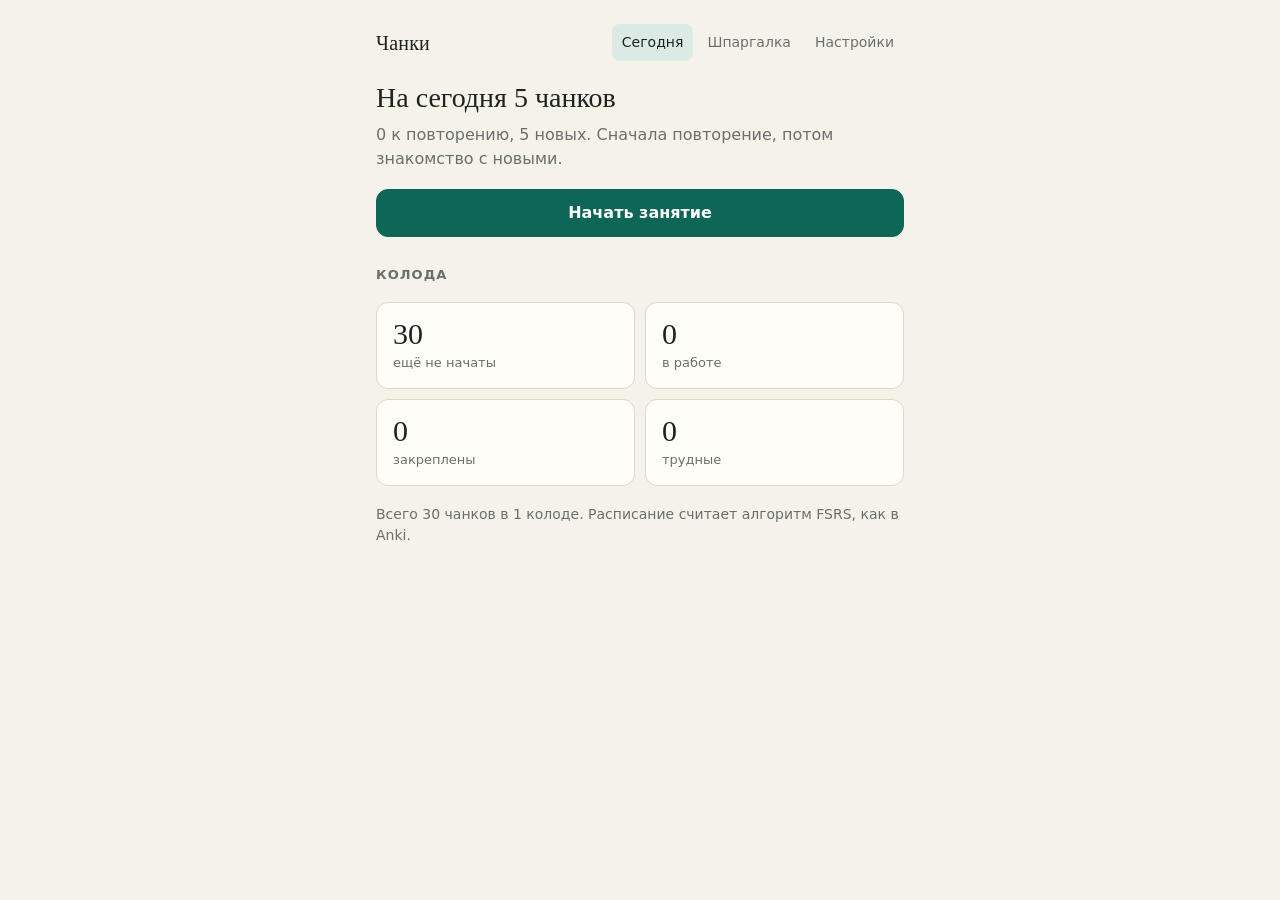
==== app/src/main/assets/index.html @ 76cf098a "Add Android wrapper for the chunk trainer WebView shell around the offline trainer page, with file s" ====
<!doctype html>
<html lang="ru">
<head>
<meta charset="utf-8">
<meta name="viewport" content="width=device-width,initial-scale=1,viewport-fit=cover">
<title>Тренажёр чанков</title>
<style>
:root{
  --bg:#f5f2ea; --surface:#fffdf8; --ink:#1d2321; --muted:#68706b; --line:#ddd8cb;
  --accent:#0e6656; --accent-ink:#ffffff; --accent-soft:#dbeae5;
  --again:#a8392f; --hard:#9a6a12; --good:#0e6656; --easy:#2c5a9e;
  --bad-soft:#f4dfdb; --mark:#fbe9a8;
  --serif:"Iowan Old Style","Palatino Linotype",Palatino,Georgia,"Times New Roman",serif;
  --sans:system-ui,-apple-system,"Segoe UI",Roboto,"Helvetica Neue",Arial,sans-serif;
}
@media (prefers-color-scheme:dark){
  :root{
    --bg:#131715; --surface:#1b201e; --ink:#e7eae5; --muted:#98a19b; --line:#2e3532;
    --accent:#5cc0aa; --accent-ink:#0d1513; --accent-soft:#1f3a34;
    --again:#e2786d; --hard:#d9a646; --good:#5cc0aa; --easy:#7fa8e6;
    --bad-soft:#3a2522; --mark:#4d4420;
  }
}
*{box-sizing:border-box}
html,body{margin:0}
body{background:var(--bg);color:var(--ink);font-family:var(--sans);font-size:16px;line-height:1.5;
  -webkit-text-size-adjust:100%;min-height:100vh}
button{font:inherit;color:inherit;cursor:pointer}
.app{max-width:560px;margin:0 auto;padding:16px 16px 40px}
header.top{display:flex;align-items:center;justify-content:space-between;gap:12px;padding:8px 0 20px}
.brand{font-family:var(--serif);font-size:20px;letter-spacing:.01em}
nav{display:flex;gap:4px;flex-wrap:wrap}
nav button{background:none;border:0;padding:8px 10px;border-radius:8px;color:var(--muted);font-size:14px}
nav button[aria-current=page]{color:var(--ink);background:var(--accent-soft)}
h1{font-family:var(--serif);font-weight:500;font-size:28px;line-height:1.2;margin:0 0 8px;text-wrap:balance}
h2{font-size:13px;font-weight:600;letter-spacing:.08em;text-transform:uppercase;color:var(--muted);margin:28px 0 10px}
p{margin:0 0 12px}
.muted{color:var(--muted)}
.small{font-size:14px}
.card{background:var(--surface);border:1px solid var(--line);border-radius:14px;padding:20px}
.stats{display:grid;grid-template-columns:repeat(2,1fr);gap:10px;margin:18px 0}
.stat{background:var(--surface);border:1px solid var(--line);border-radius:12px;padding:14px 16px}
.stat b{display:block;font-family:var(--serif);font-weight:500;font-size:30px;line-height:1.1;font-variant-numeric:tabular-nums}
.stat span{font-size:13px;color:var(--muted)}
.btn{display:inline-flex;align-items:center;justify-content:center;min-height:48px;padding:10px 18px;border-radius:12px;
  border:1px solid var(--line);background:var(--surface);font-weight:600}
.btn.primary{background:var(--accent);border-color:var(--accent);color:var(--accent-ink)}
.btn.block{display:flex;width:100%}
.btn:disabled{opacity:.45;cursor:default}
.btn.ghost{background:none;border-color:transparent;color:var(--muted);font-weight:500;min-height:40px}
.row{display:flex;gap:10px;flex-wrap:wrap}
.progress{height:4px;background:var(--line);border-radius:2px;overflow:hidden;margin-bottom:18px}
.progress i{display:block;height:100%;background:var(--accent);transition:width .25s}
.stage{font-size:12px;font-weight:600;letter-spacing:.08em;text-transform:uppercase;color:var(--accent);margin-bottom:10px}
.task{font-size:15px;color:var(--muted);margin-bottom:14px}
.chunk{font-family:var(--serif);font-size:32px;line-height:1.15;margin:4px 0 6px;overflow-wrap:anywhere}
.ru{font-size:18px;margin-bottom:14px}
.en{font-family:var(--serif);font-size:20px;line-height:1.45}
ul.examples{list-style:none;margin:0 0 6px;padding:0}
ul.examples li{font-family:var(--serif);font-size:18px;padding:8px 0;border-top:1px solid var(--line)}
.note{font-size:14px;border-left:3px solid var(--hard);padding:4px 0 4px 12px;margin:14px 0 0;color:var(--muted)}
.note b{color:var(--ink);font-weight:600}
.tokens{font-family:var(--serif);font-size:22px;line-height:2;margin-bottom:16px}
.tok{display:inline-block;padding:0 3px;margin:0;border-radius:6px;border:1px solid transparent;background:none;font:inherit;color:inherit}
.tok.word{border-bottom:1px dashed var(--line)}
.tok.sel{background:var(--mark)}
.tok.right{background:var(--accent-soft);border-color:var(--accent)}
.tok.wrong{background:var(--bad-soft)}
.opts{display:grid;gap:10px;margin:14px 0 8px}
.opt{text-align:left;min-height:52px;padding:12px 16px;border-radius:12px;border:1px solid var(--line);background:var(--surface);font-size:17px}
.opt.right{border-color:var(--good);background:var(--accent-soft)}
.opt.wrong{border-color:var(--again);background:var(--bad-soft)}
input[type=text],textarea,input[type=number],select{width:100%;font:inherit;color:var(--ink);background:var(--bg);
  border:1px solid var(--line);border-radius:10px;padding:12px 14px}
textarea{min-height:92px;resize:vertical;font-family:var(--serif);font-size:18px}
input[type=text]{font-family:var(--serif);font-size:20px}
input:focus,textarea:focus,select:focus,button:focus-visible{outline:2px solid var(--accent);outline-offset:2px}
.verdict{font-weight:600;margin:14px 0 6px}
.verdict.ok{color:var(--good)} .verdict.no{color:var(--again)}
.model{background:var(--accent-soft);border-radius:10px;padding:12px 14px;margin:8px 0 4px}
.model .lbl,.yours .lbl{font-size:12px;font-weight:600;letter-spacing:.06em;text-transform:uppercase;color:var(--muted);display:block;margin-bottom:2px}
.yours{border:1px dashed var(--line);border-radius:10px;padding:12px 14px;margin:12px 0 4px}
.rate{display:grid;grid-template-columns:repeat(4,1fr);gap:8px;margin-top:16px}
.rate button{border:1px solid var(--line);background:var(--surface);border-radius:12px;padding:10px 4px;min-height:60px;
  display:flex;flex-direction:column;align-items:center;justify-content:center;gap:2px}
.rate button b{font-size:15px}
.rate button span{font-size:12px;color:var(--muted);font-variant-numeric:tabular-nums}
.rate .g1 b{color:var(--again)} .rate .g2 b{color:var(--hard)} .rate .g3 b{color:var(--good)} .rate .g4 b{color:var(--easy)}
.rate button.suggest{border-width:2px;border-color:currentColor}
.rate .g1.suggest{color:var(--again)} .rate .g2.suggest{color:var(--hard)} .rate .g3.suggest{color:var(--good)} .rate .g4.suggest{color:var(--easy)}
.legend{font-size:13px;color:var(--muted);margin-top:10px}
.actions{margin-top:18px;display:grid;gap:8px}
.topic{margin-top:22px}
details.item{border-top:1px solid var(--line);padding:10px 0}
details.item summary{list-style:none;cursor:pointer;display:flex;justify-content:space-between;gap:12px;align-items:baseline}
details.item summary::-webkit-details-marker{display:none}
details.item .e{font-family:var(--serif);font-size:19px;overflow-wrap:anywhere}
details.item .r{font-size:14px;color:var(--muted)}
.chip{flex:none;font-size:12px;padding:2px 8px;border-radius:999px;border:1px solid var(--line);color:var(--muted);white-space:nowrap}
.chip.due{border-color:var(--accent);color:var(--accent)}
.chip.leech{border-color:var(--again);color:var(--again)}
.field{margin-bottom:16px}
.field label{display:block;font-weight:600;margin-bottom:4px}
.field .hint{font-size:13px;color:var(--muted);margin-top:4px}
.banner{background:var(--bad-soft);border-radius:10px;padding:10px 14px;font-size:14px;margin-bottom:16px}
.toast{position:fixed;left:50%;bottom:20px;transform:translateX(-50%);background:var(--ink);color:var(--bg);
  padding:10px 16px;border-radius:10px;font-size:14px;max-width:calc(100% - 32px)}
@media (max-width:380px){.chunk{font-size:27px}.rate button b{font-size:14px}}
@media (prefers-reduced-motion:reduce){.progress i{transition:none}}
</style>
</head>
<body>
<div class="app" id="app"></div>
<script>
// FSRS-6 с параметрами по умолчанию (те же, что в ts-fsrs 5.x / современном Anki).
const FSRS = (() => {
  const W = [0.212, 1.2931, 2.3065, 8.2956, 6.4133, 0.8334, 3.0194, 0.001, 1.8722, 0.1666, 0.796,
    1.4835, 0.0614, 0.2629, 1.6483, 0.6014, 1.8729, 0.5425, 0.0912, 0.0658, 0.1542];
  const DECAY = -W[20];
  const FACTOR = Math.pow(0.9, 1 / DECAY) - 1;
  const clamp = (x, a, b) => Math.min(Math.max(x, a), b);
  const S_MIN = 0.001;

  // Вероятность вспомнить через t дней при стабильности s.
  const retrievability = (t, s) => Math.pow(1 + FACTOR * t / s, DECAY);
  // Интервал в днях, при котором вероятность вспомнить упадёт до retention.
  const interval = (s, retention) =>
    clamp(Math.round(s / FACTOR * (Math.pow(retention, 1 / DECAY) - 1)), 1, 36500);
  const initDifficulty = g => W[4] - Math.exp((g - 1) * W[5]) + 1;

  // mem: {s, d} или null для новой карточки; g: 1 Again, 2 Hard, 3 Good, 4 Easy; t: прошло дней.
  function next(mem, g, t) {
    if (!mem || !mem.s) {
      return { s: Math.max(W[g - 1], 0.1), d: clamp(initDifficulty(g), 1, 10) };
    }
    const { s, d } = mem;
    const r = retrievability(t, s);
    const damped = d + (-W[6] * (g - 3)) * (10 - d) / 9;
    const nd = clamp(W[7] * initDifficulty(4) + (1 - W[7]) * damped, 1, 10);
    let ns;
    if (t < 1) {
      const sinc = Math.pow(s, -W[19]) * Math.exp(W[17] * (g - 3 + W[18]));
      ns = s * (g >= 2 ? Math.max(sinc, 1) : sinc);
    } else if (g === 1) {
      ns = Math.min(
        W[11] * Math.pow(d, -W[12]) * (Math.pow(s + 1, W[13]) - 1) * Math.exp((1 - r) * W[14]), s);
    } else {
      const hard = g === 2 ? W[15] : 1;
      const easy = g === 4 ? W[16] : 1;
      ns = s * (1 + Math.exp(W[8]) * (11 - d) * Math.pow(s, -W[9]) *
        (Math.exp((1 - r) * W[10]) - 1) * hard * easy);
    }
    return { s: clamp(ns, S_MIN, 36500), d: nd };
  }
  // Все четыре исхода сразу, с упорядоченными интервалами (как в Anki):
  // Again <= Hard < Good < Easy.
  function options(mem, t, retention) {
    const o = [1, 2, 3, 4].map(g => {
      const m = next(mem, g, t);
      return { g, s: m.s, d: m.d, ivl: interval(m.s, retention) };
    });
    o[0].ivl = Math.min(o[0].ivl, o[1].ivl);
    o[1].ivl = Math.max(o[1].ivl, o[0].ivl + 1);
    o[2].ivl = Math.max(o[2].ivl, o[1].ivl + 1);
    o[3].ivl = Math.max(o[3].ivl, o[2].ivl + 1);
    return o;
  }
  return { next, interval, retrievability, options };
})();


const BUILTIN = {"format":"chunk-deck/1","id":"everyday-1","title":"Повседневное общение","level":"B1–B2","source":"1000 English Collocations in 10 Minutes a Day (Espresso English)","chunks":[{"id":"take-your-time","en":"take your time","ru":"не торопиться","topic":"Время","lesson":26,"ex":["Take your time — there's no hurry.","She took her time choosing a present."],"ctx":"There's no deadline, so [take your time] and do it properly.","mean":["тратить время зря","успевать вовремя"],"form":{"s":"___ your time — we don't need an answer today.","a":"Take","d":["Make","Spend"]},"gaps":[{"s":"No need to hurry. ___ and think it over.","ru":"Не торопись","a":["take your time"]},{"s":"I'm not in a hurry, so please ___.","ru":"не торопитесь","a":["take your time"]}],"tr":{"ru":"Не торопись, у нас весь день впереди.","en":"Take your time, we've got the whole day."},"free":{"q":"Друг извиняется, что долго выбирает блюдо в кафе. Успокойте его.","sample":"Don't worry, take your time — I'm still reading the menu myself."}},{"id":"in-a-rush","en":"in a rush","ru":"в спешке","topic":"Время","lesson":26,"err":"in rush — без артикля неверно","ex":["Sorry, I can't talk — I'm in a rush.","He's always in a rush in the mornings."],"ctx":"I forgot my keys because I left the house [in a rush].","mean":["с опозданием","без подготовки"],"form":{"s":"She's always in a ___ and never has time to chat.","a":"rush","d":["speed","quick"]},"gaps":[{"s":"I can't stop now, I'm ___.","ru":"спешу","a":["in a rush"]},{"s":"We ate breakfast ___ and ran for the bus.","ru":"в спешке","a":["in a rush"]}],"tr":{"ru":"Извини, я спешу — поговорим позже.","en":"Sorry, I'm in a rush — let's talk later."},"free":{"q":"Коллега зовёт выпить кофе, а вы опаздываете. Откажитесь вежливо.","sample":"I'd love to, but I'm in a rush right now — how about tomorrow?"}},{"id":"waste-time","en":"waste time","ru":"тратить время впустую","topic":"Время","lesson":26,"err":"lose time — это «терять время» из-за задержки, а не тратить его впустую","ex":["Stop wasting time and start packing.","I wasted a lot of time looking for my glasses."],"ctx":"Let's not [waste time] arguing about it.","mean":["экономить время на мелочах","проводить время с пользой"],"form":{"s":"Don't ___ time on things you can't change.","a":"waste","d":["spoil","throw"]},"gaps":[{"s":"Don't ___ on small details — the deadline is tomorrow.","ru":"не трать время","a":["waste time"]},{"s":"I don't want to ___ standing in line.","ru":"тратить время впустую","a":["waste time"]}],"tr":{"ru":"Давай не будем тратить время впустую.","en":"Let's not waste time."},"free":{"q":"Что для вас пустая трата времени? Ответьте одним-двумя предложениями.","sample":"I think I waste time when I scroll through social media before bed."}},{"id":"last-minute","en":"leave things to the last minute","ru":"откладывать на последний момент","topic":"Время","lesson":26,"ex":["Don't leave it to the last minute — book the tickets now.","He left his packing to the last minute, as usual."],"ctx":"I [left everything to the last minute] and had to stay up all night.","mean":["успевать в самый последний момент","делать всё заранее и с запасом"],"form":{"s":"I always ___ things to the last minute.","a":"leave","d":["put","keep"]},"gaps":[{"s":"Don't ___ — start the report today.","ru":"не откладывай на последний момент","a":["leave it to the last minute","leave things to the last minute","leave everything to the last minute"]},{"s":"She never plans ahead; she always ___.","ru":"откладывает всё на последний момент","a":["leaves things to the last minute","leaves it to the last minute","leaves everything to the last minute"]}],"tr":{"ru":"Я всегда откладываю всё на последний момент.","en":"I always leave everything to the last minute."},"free":{"q":"Вы делаете дела заранее или откладываете? Расскажите.","sample":"To be honest, I usually leave things to the last minute, especially boring paperwork."}},{"id":"run-out-of-time","en":"run out of time","ru":"не хватить времени","topic":"Время","lesson":26,"ex":["I ran out of time and couldn't finish the last question.","Hurry up, we're running out of time."],"ctx":"We [ran out of time] before we could discuss the budget.","mean":["прийти раньше времени","потерять счёт времени"],"form":{"s":"We're ___ out of time — let's decide now.","a":"running","d":["going","falling"]},"gaps":[{"s":"I didn't finish the test because I ___.","ru":"мне не хватило времени","a":["ran out of time"]},{"s":"We need to hurry — we're ___.","ru":"время заканчивается","a":["running out of time"]}],"tr":{"ru":"У нас заканчивается время.","en":"We're running out of time."},"free":{"q":"Вспомните случай, когда вам не хватило времени на что-то важное.","sample":"Last week I ran out of time and couldn't finish my presentation before the meeting."}},{"id":"fall-behind","en":"fall behind","ru":"отставать от графика","topic":"Время","lesson":26,"ex":["I was ill for a week and fell behind on my work.","If you miss classes, you'll fall behind."],"ctx":"We've [fallen behind] on the project, so we need to work this weekend.","mean":["идти точно по графику","бросить на полпути"],"form":{"s":"I've ___ behind on my emails this week.","a":"fallen","d":["dropped","gone"]},"gaps":[{"s":"I missed two lessons and now I've ___.","ru":"отстал","a":["fallen behind"]},{"s":"Don't skip the homework or you'll ___.","ru":"отстанешь","a":["fall behind"]}],"tr":{"ru":"Я отстал по работе, пока болел.","en":"I fell behind on my work while I was ill."},"free":{"q":"По каким делам вы сейчас отстаёте?","sample":"I've fallen behind on my reading — I have three books waiting."}},{"id":"in-advance","en":"in advance","ru":"заранее","topic":"Время","lesson":26,"err":"in advanced — частая описка, верно только advance","ex":["Thanks in advance for your help.","We booked the tickets a month in advance."],"ctx":"It's a popular restaurant, so you should book [in advance].","mean":["в спешке","вовремя"],"form":{"s":"You need to book two weeks in ___.","a":"advance","d":["ahead","forward"]},"gaps":[{"s":"Let me know ___ if you can't come.","ru":"заранее","a":["in advance"]},{"s":"It's cheaper if you pay ___.","ru":"заранее","a":["in advance"]}],"tr":{"ru":"Спасибо заранее!","en":"Thanks in advance!"},"free":{"q":"Что вы обычно планируете заранее, а что нет?","sample":"I always book flights well in advance, but I never plan my weekends."}},{"id":"take-ages","en":"take ages","ru":"занимать уйму времени","topic":"Время","lesson":26,"ex":["It took me ages to get here — the traffic was awful.","This page takes ages to load."],"ctx":"Sorry I'm late — the bus [took ages].","mean":["занимать пару минут","случаться очень редко"],"form":{"s":"It ___ me ages to find a parking space.","a":"took","d":["spent","made"]},"gaps":[{"s":"The line was huge. It ___ to get in.","ru":"ушла уйма времени","a":["took ages"]},{"s":"Don't order the soup — it always ___.","ru":"занимает уйму времени","a":["takes ages"]}],"tr":{"ru":"У меня ушла уйма времени, чтобы найти твой дом.","en":"It took me ages to find your house."},"free":{"q":"Что у вас занимает уйму времени, хотя должно быть быстрым?","sample":"It takes me ages to choose a film — sometimes longer than watching it."}},{"id":"make-small-talk","en":"make small talk","ru":"вести светскую беседу","topic":"Разговор","lesson":37,"err":"do small talk — неверный глагол","ex":["We made small talk while waiting for the meeting to start.","He hates making small talk at parties."],"ctx":"At the party I had to [make small talk] with people I didn't know.","mean":["говорить строго по делу","перебивать собеседника"],"form":{"s":"I'm not good at ___ small talk with strangers.","a":"making","d":["doing","telling"]},"gaps":[{"s":"I never know what to say when I have to ___ with my neighbors.","ru":"вести светскую беседу","a":["make small talk"]},{"s":"We ___ about the weather until the elevator arrived.","ru":"болтали о пустяках","a":["made small talk"]}],"tr":{"ru":"Я не люблю вести светские беседы.","en":"I don't like making small talk."},"free":{"q":"О чём вы говорите, когда нужно поддержать светскую беседу?","sample":"When I make small talk, I usually ask about people's weekend plans."}},{"id":"strike-up","en":"strike up a conversation","ru":"завязать разговор","topic":"Разговор","lesson":37,"ex":["He struck up a conversation with a woman on the train.","It's easy to strike up a conversation with her."],"ctx":"I [struck up a conversation] with a guy at the gym, and now we're friends.","mean":["закончить разговор","подслушать разговор"],"form":{"s":"She ___ up a conversation with the man next to her.","a":"struck","d":["hit","beat"]},"gaps":[{"s":"I'm shy, so it's hard for me to ___ with strangers.","ru":"завязать разговор","a":["strike up a conversation"]},{"s":"On the plane I ___ with the woman next to me.","ru":"завязал разговор","a":["struck up a conversation"]}],"tr":{"ru":"Он завязал разговор с соседом.","en":"He struck up a conversation with his neighbor."},"free":{"q":"Как бы вы завязали разговор с незнакомцем на конференции?","sample":"I'd strike up a conversation by asking what they thought of the last talk."}},{"id":"have-an-argument","en":"have an argument","ru":"поссориться, поругаться","topic":"Разговор","lesson":37,"err":"make an argument — это «привести довод», а не «поссориться»","ex":["I had an argument with my brother yesterday.","They're always having arguments about housework."],"ctx":"We [had an argument] about where to go on vacation.","mean":["прийти к согласию","привести свой довод"],"form":{"s":"They ___ an argument about money last night.","a":"had","d":["made","did"]},"gaps":[{"s":"She isn't speaking to him — they ___ this morning.","ru":"поссорились","a":["had an argument"]},{"s":"I don't want to ___ about this again.","ru":"ссориться","a":["have an argument"]}],"tr":{"ru":"Вчера я поссорился с сестрой.","en":"I had an argument with my sister yesterday."},"free":{"q":"Когда вы в последний раз с кем-то спорили и о чём?","sample":"I had an argument with my roommate about who should do the dishes."}},{"id":"straight-to-the-point","en":"get straight to the point","ru":"перейти сразу к делу","topic":"Разговор","lesson":37,"ex":["Let me get straight to the point.","She doesn't waste words; she gets straight to the point."],"ctx":"I don't have much time, so I'll [get straight to the point].","mean":["уйти от прямого ответа","повторять одно и то же"],"form":{"s":"I'll get ___ to the point: we need more money.","a":"straight","d":["direct","strict"]},"gaps":[{"s":"We only have five minutes, so let's ___.","ru":"перейдём сразу к делу","a":["get straight to the point"]},{"s":"He never chats first — he always ___.","ru":"сразу переходит к делу","a":["gets straight to the point"]}],"tr":{"ru":"Давайте сразу перейдём к делу.","en":"Let's get straight to the point."},"free":{"q":"Вы звоните в сервис с проблемой. Начните разговор без лишних слов.","sample":"Hi, I'll get straight to the point: my internet hasn't worked since Monday."}},{"id":"drop-hints","en":"drop hints","ru":"намекать","topic":"Разговор","lesson":37,"ex":["He kept dropping hints that he wanted to be invited.","I dropped a hint, but she didn't notice."],"ctx":"My sister keeps [dropping hints] about what she wants for Christmas.","mean":["говорить прямо","хранить в тайне"],"form":{"s":"She's been ___ hints about her birthday present.","a":"dropping","d":["throwing","putting"]},"gaps":[{"s":"He won't say it directly; he just ___.","ru":"намекает","a":["drops hints"]},{"s":"I've been ___ all week, but nobody has noticed.","ru":"намекаю","a":["dropping hints"]}],"tr":{"ru":"Она намекает, что хочет в отпуск.","en":"She's dropping hints that she wants a vacation."},"free":{"q":"Как вы даёте понять, что хотите в подарок: говорите прямо или намекаете?","sample":"I usually drop hints for a few weeks, and if that doesn't work, I just say it."}},{"id":"give-your-word","en":"give your word","ru":"дать слово","topic":"Разговор","lesson":37,"err":"give you a word — нужно притяжательное: my word, his word","ex":["I give you my word — I won't tell anyone.","He gave his word that he would pay me back."],"ctx":"She [gave me her word] that she would keep it secret.","mean":["взять слово","забыть слово"],"form":{"s":"I ___ you my word that I'll be there.","a":"give","d":["tell","put"]},"gaps":[{"s":"Don't worry, I won't be late. I ___.","ru":"даю тебе слово","a":["give you my word"]},{"s":"He ___ that he'd finish it by Friday.","ru":"дал слово","a":["gave his word","gave me his word","gave us his word"]}],"tr":{"ru":"Даю тебе слово, я никому не скажу.","en":"I give you my word, I won't tell anyone."},"free":{"q":"Пообещайте другу вернуть книгу к пятнице.","sample":"I give you my word, you'll have the book back by Friday."}},{"id":"ask-a-favor","en":"ask someone a favor","ru":"попросить об одолжении","topic":"Разговор","lesson":37,"ex":["Can I ask you a favor? I need a ride tomorrow.","She asked me a favor, and I couldn't say no."],"ctx":"I need to [ask you a favor] — could you water my plants next week?","mean":["сделать кому-то одолжение","отказать кому-то в просьбе"],"form":{"s":"Can I ___ you a favor?","a":"ask","d":["make","tell"]},"gaps":[{"s":"Could I ___? I need someone to check my email draft.","ru":"попросить тебя об одолжении","a":["ask you a favor","ask a favor"]},{"s":"He only calls when he wants to ___.","ru":"попросить об одолжении","a":["ask a favor","ask me a favor"]}],"tr":{"ru":"Можно попросить тебя об одолжении?","en":"Can I ask you a favor?"},"free":{"q":"Попросите соседа присмотреть за котом на выходных.","sample":"Can I ask you a favor? Could you feed my cat this weekend?"}},{"id":"go-on-and-on","en":"go on and on","ru":"говорить без умолку","topic":"Разговор","lesson":37,"ex":["She went on and on about her vacation.","Sorry, I'm going on and on — tell me about you."],"ctx":"My uncle [went on and on] about politics all evening.","mean":["говорить по существу","делать долгую паузу"],"form":{"s":"He ___ on and on about his new car.","a":"went","d":["said","came"]},"gaps":[{"s":"I stopped listening because he just ___ about his job.","ru":"говорил без умолку","a":["went on and on"]},{"s":"I don't want to ___, so I'll keep it short.","ru":"говорить без умолку","a":["go on and on"]}],"tr":{"ru":"Он всё говорил и говорил о своей машине.","en":"He went on and on about his car."},"free":{"q":"О чём вы можете говорить без остановки?","sample":"I can go on and on about hiking — my friends have stopped asking."}},{"id":"totally-agree","en":"I totally agree","ru":"полностью согласен","topic":"Согласие","lesson":42,"err":"I'm agree — частая ошибка, верно I agree","ex":["I totally agree — it's too expensive.","I totally agree with what you said about the plan."],"ctx":"You think we should wait? [I totally agree].","mean":["согласен лишь отчасти","совсем не согласен"],"form":{"s":"I ___ agree with you.","a":"totally","d":["highly","very"]},"gaps":[{"s":"That's exactly what I think. ___ with you.","ru":"Полностью согласен","a":["I totally agree"]},{"s":"— We need a break. — ___. Let's go for coffee.","ru":"Полностью согласен","a":["I totally agree"]}],"tr":{"ru":"Полностью согласен с тобой.","en":"I totally agree with you."},"free":{"q":"Согласитесь с мнением: «Учить язык лучше понемногу каждый день».","sample":"I totally agree — ten minutes a day works better than two hours once a week."}},{"id":"up-to-a-point","en":"agree up to a point","ru":"согласиться отчасти","topic":"Согласие","lesson":42,"err":"agree until a point — неверный предлог","ex":["I agree up to a point, but I think it's more complicated.","She agreed with the plan up to a point."],"ctx":"I [agree up to a point], but we also need to think about the cost.","mean":["согласиться полностью","согласиться неохотно"],"form":{"s":"I agree with you up to a ___.","a":"point","d":["limit","place"]},"gaps":[{"s":"It's a good idea, and I ___, but there are risks.","ru":"отчасти согласен","a":["agree up to a point"]},{"s":"I ___ — remote work is great, but not for everyone.","ru":"согласен отчасти","a":["agree up to a point"]}],"tr":{"ru":"Я согласен отчасти.","en":"I agree up to a point."},"free":{"q":"Отчасти согласитесь с мнением: «Соцсети только вредят».","sample":"I agree up to a point, but social media also helps me stay in touch with friends."}},{"id":"afraid-i-disagree","en":"I'm afraid I disagree","ru":"боюсь, я не согласен","topic":"Согласие","lesson":42,"err":"I'm not agree — верно I disagree или I don't agree","ex":["I'm afraid I disagree — I think the old design was better.","I'm afraid I disagree with your conclusion."],"ctx":"[I'm afraid I disagree]; the problem isn't money, it's time.","mean":["к сожалению, я не понял","пожалуй, я соглашусь"],"form":{"s":"I'm ___ I disagree with you there.","a":"afraid","d":["scared","fearful"]},"gaps":[{"s":"___ — I don't think that's the best solution.","ru":"Боюсь, я не согласен","a":["I'm afraid I disagree","I am afraid I disagree"]},{"s":"That's an interesting idea, but ___.","ru":"боюсь, я не согласен","a":["I'm afraid I disagree","I am afraid I disagree"]}],"tr":{"ru":"Боюсь, я не согласен.","en":"I'm afraid I disagree."},"free":{"q":"Вежливо возразите: «Английский можно выучить за месяц».","sample":"I'm afraid I disagree — you can learn the basics in a month, but not the language."}},{"id":"see-your-point","en":"I see your point","ru":"понимаю вашу мысль","topic":"Согласие","lesson":42,"ex":["I see your point, but I'm not sure it will work.","Yes, I see your point about the price."],"ctx":"[I see your point], but have you thought about the risks?","mean":["я с вами согласен","я вас не расслышал"],"form":{"s":"I ___ your point, but I still think we should wait.","a":"see","d":["look","watch"]},"gaps":[{"s":"___, but I look at it differently.","ru":"Понимаю твою мысль","a":["I see your point"]},{"s":"OK, ___ — it really is too far to walk.","ru":"понимаю твою мысль","a":["I see your point"]}],"tr":{"ru":"Понимаю твою мысль, но я не согласен.","en":"I see your point, but I disagree."},"free":{"q":"Покажите, что поняли довод, и добавьте своё «но»: «Машина в городе не нужна».","sample":"I see your point, but with two small kids a car makes life much easier."}},{"id":"reach-a-compromise","en":"reach a compromise","ru":"прийти к компромиссу","topic":"Согласие","lesson":42,"err":"arrive to a compromise — неверный глагол","ex":["After two hours, they reached a compromise.","We need to reach a compromise that works for everyone."],"ctx":"My roommate and I [reached a compromise] about the cleaning.","mean":["отказаться от компромисса","предложить свой компромисс"],"form":{"s":"We finally ___ a compromise.","a":"reached","d":["arrived","entered"]},"gaps":[{"s":"Neither of us was happy, but in the end we ___.","ru":"пришли к компромиссу","a":["reached a compromise"]},{"s":"Let's try to ___ instead of arguing.","ru":"прийти к компромиссу","a":["reach a compromise"]}],"tr":{"ru":"В итоге мы пришли к компромиссу.","en":"In the end, we reached a compromise."},"free":{"q":"Расскажите о случае, когда вы с кем-то нашли компромисс.","sample":"My wife and I reached a compromise: mountains this year, the sea next year."}},{"id":"agree-to-disagree","en":"agree to disagree","ru":"остаться каждый при своём мнении","topic":"Согласие","lesson":42,"ex":["We'll never think the same about this, so let's agree to disagree.","They agreed to disagree and changed the subject."],"ctx":"We couldn't convince each other, so we [agreed to disagree].","mean":["согласиться только из вежливости","передумать после долгого спора"],"form":{"s":"Let's just agree to ___.","a":"disagree","d":["argue","refuse"]},"gaps":[{"s":"I don't want to argue all night. Let's ___.","ru":"останемся каждый при своём","a":["agree to disagree"]},{"s":"After an hour of discussion, we simply ___.","ru":"остались каждый при своём","a":["agreed to disagree"]}],"tr":{"ru":"Давай останемся каждый при своём мнении.","en":"Let's agree to disagree."},"free":{"q":"Спор о лучшем фильме зашёл в тупик. Завершите его мирно.","sample":"We clearly have different tastes — let's agree to disagree and order pizza."}},{"id":"make-a-decision","en":"make a decision","ru":"принять решение","topic":"Решения","lesson":44,"err":"do a decision — неверный глагол","ex":["I need more time to make a decision.","She made the decision to move abroad."],"ctx":"We have to [make a decision] before the end of the week.","mean":["отложить решение","изменить решение"],"form":{"s":"You need to ___ a decision by Friday.","a":"make","d":["do","accept"]},"gaps":[{"s":"Think about it carefully before you ___.","ru":"примешь решение","a":["make a decision"]},{"s":"It was hard, but I finally ___ to change jobs.","ru":"принял решение","a":["made a decision","made the decision"]}],"tr":{"ru":"Мне нужно принять решение до завтра.","en":"I need to make a decision by tomorrow."},"free":{"q":"Какое решение вам нужно принять в ближайшее время?","sample":"I need to make a decision about where to spend my vacation."}},{"id":"tough-decision","en":"a tough decision","ru":"трудное решение","topic":"Решения","lesson":44,"err":"a heavy decision — калька с «тяжёлое решение»","ex":["It was a tough decision, but I think it was the right one.","Choosing between the two offers is a tough decision."],"ctx":"Selling the house was [a tough decision] for my parents.","mean":["быстрое решение","верное решение"],"form":{"s":"Leaving my job was a ___ decision.","a":"tough","d":["heavy","strong"]},"gaps":[{"s":"Both options look good — it's ___.","ru":"трудное решение","a":["a tough decision"]},{"s":"Moving to another city was ___ for the whole family.","ru":"трудным решением","a":["a tough decision"]}],"tr":{"ru":"Это было трудное решение.","en":"It was a tough decision."},"free":{"q":"Расскажите о трудном решении, которое вам пришлось принять.","sample":"Quitting my first job was a tough decision because I liked the team."}},{"id":"pros-and-cons","en":"pros and cons","ru":"за и против","topic":"Решения","lesson":44,"ex":["We discussed the pros and cons of working from home.","Every option has its pros and cons."],"ctx":"Before buying a car, I wrote down all the [pros and cons].","mean":["цели и средства","причины и итоги"],"form":{"s":"Let's make a list of the pros and ___.","a":"cons","d":["contras","minuses"]},"gaps":[{"s":"I can't decide yet — I need to think about the ___.","ru":"за и против","a":["pros and cons"]},{"s":"What are the ___ of living in a big city?","ru":"плюсы и минусы","a":["pros and cons"]}],"tr":{"ru":"Давай взвесим все за и против.","en":"Let's weigh the pros and cons."},"free":{"q":"Назовите плюсы и минусы удалённой работы, используя это выражение.","sample":"The pros and cons of remote work are clear: more freedom, but less contact with people."}},{"id":"take-advice","en":"take someone's advice","ru":"последовать совету","topic":"Решения","lesson":44,"err":"take an advice — advice неисчисляемое, без артикля an","ex":["I took your advice and called her.","Take my advice — don't buy that phone."],"ctx":"I [took my father's advice] and saved some money.","mean":["попросить совета","пренебречь советом"],"form":{"s":"I ___ your advice and went to the doctor.","a":"took","d":["made","held"]},"gaps":[{"s":"You were right! I ___ and it worked.","ru":"последовал твоему совету","a":["took your advice"]},{"s":"If you ___, you'll book the hotel now.","ru":"послушаешь моего совета","a":["take my advice"]}],"tr":{"ru":"Я последовал твоему совету.","en":"I took your advice."},"free":{"q":"Чей совет вы однажды послушали и не пожалели?","sample":"I took my friend's advice and started running — best decision of the year."}},{"id":"second-thoughts","en":"have second thoughts","ru":"засомневаться в своём решении","topic":"Решения","lesson":44,"ex":["I'm having second thoughts about buying that apartment.","She said yes, but then she had second thoughts."],"ctx":"We booked the tickets, but now I'm [having second thoughts].","mean":["окончательно решиться на что-то","придумать себе запасной план"],"form":{"s":"I'm ___ second thoughts about the trip.","a":"having","d":["making","doing"]},"gaps":[{"s":"I agreed to move, but now I'm ___.","ru":"начинаю сомневаться","a":["having second thoughts"]},{"s":"He accepted the job and then ___.","ru":"засомневался","a":["had second thoughts"]}],"tr":{"ru":"Я начал сомневаться насчёт этой поездки.","en":"I'm having second thoughts about this trip."},"free":{"q":"О каком своём решении вы потом засомневались?","sample":"I signed up for a marathon, and now I'm having second thoughts."}},{"id":"options-open","en":"keep your options open","ru":"оставить себе свободу выбора","topic":"Решения","lesson":44,"ex":["I haven't decided yet; I'm keeping my options open.","Don't sign anything — keep your options open."],"ctx":"I'm applying to several companies to [keep my options open].","mean":["сделать окончательный выбор","упустить хорошую возможность"],"form":{"s":"I want to ___ my options open for now.","a":"keep","d":["hold","save"]},"gaps":[{"s":"I haven't said yes to anyone yet. I want to ___.","ru":"оставить себе свободу выбора","a":["keep my options open"]},{"s":"She didn't accept the first offer because she was ___.","ru":"оставляла себе свободу выбора","a":["keeping her options open"]}],"tr":{"ru":"Я пока оставляю себе свободу выбора.","en":"I'm keeping my options open for now."},"free":{"q":"Вас спрашивают о планах на лето, а вы ещё не решили. Ответьте.","sample":"Nothing is booked yet — I'm keeping my options open until June."}},{"id":"no-choice","en":"have no choice","ru":"не иметь выбора","topic":"Решения","lesson":44,"err":"have no choice than to — верно have no choice but to","ex":["I had no choice — the last bus had gone.","We have no choice but to cancel."],"ctx":"The flight was canceled, so we [had no choice] but to stay another night.","mean":["иметь богатый выбор","сделать свой выбор"],"form":{"s":"I ___ no choice but to wait.","a":"had","d":["made","took"]},"gaps":[{"s":"I didn't want to pay, but I ___.","ru":"у меня не было выбора","a":["had no choice"]},{"s":"If it rains, we'll ___ but to cancel the picnic.","ru":"не будет выбора","a":["have no choice"]}],"tr":{"ru":"У меня не было выбора.","en":"I had no choice."},"free":{"q":"Когда вам пришлось сделать что-то, потому что другого выхода не было?","sample":"My laptop broke before a deadline, so I had no choice but to buy a new one."}},{"id":"snap-decision","en":"a snap decision","ru":"мгновенное решение","topic":"Решения","lesson":44,"ex":["It was a snap decision, and I regretted it later.","I made a snap decision to join them."],"ctx":"Buying the puppy was [a snap decision], but we never regretted it.","mean":["взвешенное решение","ошибочное решение"],"form":{"s":"Don't make a ___ decision — think it over.","a":"snap","d":["flash","click"]},"gaps":[{"s":"I didn't plan it; it was ___.","ru":"мгновенное решение","a":["a snap decision"]},{"s":"He's careful with money and never makes ___.","ru":"мгновенных решений","a":["snap decisions","a snap decision"]}],"tr":{"ru":"Это было мгновенное решение.","en":"It was a snap decision."},"free":{"q":"Какое решение вы приняли за секунду?","sample":"I made a snap decision to cut my hair short, and I love it."}}]};
</script>
<script>
(() => {
'use strict';
const KEY = 'chunk-trainer/v1';
const DAY = 864e5;
const LEECH = 8;          // столько оценок Again делают чанк «пиявкой»
const MATURE = 7;         // стабильность в днях, после которой идут свободные задания
const GRADES = ['', 'Again', 'Hard', 'Good', 'Easy'];

// ---------- хранилище ----------
let storageOk = true;
function load() {
  try { const raw = localStorage.getItem(KEY); return raw ? JSON.parse(raw) : null; }
  catch (e) { storageOk = false; return null; }
}
function save() {
  try { localStorage.setItem(KEY, JSON.stringify(state)); storageOk = true; }
  catch (e) { storageOk = false; }
}
function fresh() {
  return { v: 1, settings: { newPerDay: 5, maxReviews: 50, retention: 0.9 }, decks: {}, cards: {}, log: [],
    day: { date: '', introduced: 0, reviewed: 0 } };
}
let state = Object.assign(fresh(), load() || {});
state.settings = Object.assign(fresh().settings, state.settings || {});

// ---------- даты ----------
const dayNum = (ms = Date.now()) => { const d = new Date(ms); return Math.floor(Date.UTC(d.getFullYear(), d.getMonth(), d.getDate()) / DAY); };
const dayKey = () => { const d = new Date(); return d.getFullYear() + '-' + String(d.getMonth() + 1).padStart(2, '0') + '-' + String(d.getDate()).padStart(2, '0'); };
function rollDay() {
  if (state.day.date !== dayKey()) { state.day = { date: dayKey(), introduced: 0, reviewed: 0 }; }
}
function fmtIvl(n) {
  if (n < 30) return n + ' дн';
  if (n < 365) return Math.round(n / 30) + ' мес';
  return (n / 365).toFixed(1).replace('.0', '') + ' г';
}
function plural(n, one, few, many) {
  const a = n % 10, b = n % 100;
  return (a === 1 && b !== 11) ? one : (a >= 2 && a <= 4 && (b < 12 || b > 14)) ? few : many;
}

// ---------- колоды ----------
function allDecks() { return [BUILTIN].concat(Object.values(state.decks)); }
function allChunks() {
  const out = [];
  for (const d of allDecks()) for (const c of d.chunks) out.push(Object.assign({ key: d.id + '/' + c.id, deck: d }, c));
  return out;
}
function validDeck(d) {
  if (!d || d.format !== 'chunk-deck/1' || typeof d.id !== 'string' || !Array.isArray(d.chunks) || !d.chunks.length) return 'Это не файл колоды.';
  for (const c of d.chunks) {
    const ok = c && typeof c.id === 'string' && typeof c.en === 'string' && typeof c.ru === 'string' &&
      Array.isArray(c.ex) && typeof c.ctx === 'string' && /\[.+\]/.test(c.ctx) &&
      Array.isArray(c.mean) && c.mean.length >= 2 &&
      c.form && typeof c.form.s === 'string' && typeof c.form.a === 'string' && Array.isArray(c.form.d) &&
      Array.isArray(c.gaps) && c.gaps.length && c.gaps.every(g => g && typeof g.s === 'string' && Array.isArray(g.a) && g.a.length) &&
      c.tr && typeof c.tr.ru === 'string' && typeof c.tr.en === 'string' &&
      c.free && typeof c.free.q === 'string' && typeof c.free.sample === 'string';
    if (!ok) return 'В колоде есть чанк с неполными данными: ' + (c && c.id || '?');
  }
  return '';
}

// ---------- очередь занятия ----------
function shuffle(a) { for (let i = a.length - 1; i > 0; i--) { const j = Math.floor(Math.random() * (i + 1)); [a[i], a[j]] = [a[j], a[i]]; } return a; }
function counts() {
  rollDay();
  const today = dayNum(), chunks = allChunks();
  let due = 0, fresh_ = 0, learning = 0, mature = 0, leech = 0;
  for (const c of chunks) {
    const k = state.cards[c.key];
    if (!k) { fresh_++; continue; }
    if (k.due <= today) due++;
    if (k.lapses >= LEECH) leech++;
    if (k.s >= 21) mature++; else learning++;
  }
  const newLeft = Math.max(0, Math.min(fresh_, state.settings.newPerDay - state.day.introduced));
  return { total: chunks.length, due, fresh: fresh_, learning, mature, leech, newLeft };
}
// Новые чанки берутся по кругу из разных тем, чтобы темы перемешивались.
function pickNew(n) {
  const byTopic = new Map();
  for (const c of allChunks()) {
    if (state.cards[c.key]) continue;
    const t = c.topic || '';
    if (!byTopic.has(t)) byTopic.set(t, []);
    byTopic.get(t).push(c);
  }
  const lists = [...byTopic.values()], out = [];
  for (let i = 0; out.length < n && lists.some(l => l.length); i++) {
    const l = lists[i % lists.length];
    if (l.length) out.push(l.shift());
  }
  return out;
}
function reviewExercise(c, card) {
  const pool = card.s >= MATURE ? ['free', 'tr'] : c.gaps.map((_, i) => 'gap' + i).concat(['tr']);
  const choices = pool.filter(x => x !== card.lastEx);
  return (choices.length ? choices : pool)[Math.floor(Math.random() * (choices.length || pool.length))];
}
function buildSession(extraNew) {
  const today = dayNum(), n = counts();
  const due = allChunks().filter(c => state.cards[c.key] && state.cards[c.key].due <= today)
    .sort((a, b) => state.cards[a.key].due - state.cards[b.key].due).slice(0, state.settings.maxReviews);
  const queue = shuffle(due).map(c => ({ c, kind: reviewExercise(c, state.cards[c.key]), graded: true }));
  const news = pickNew(extraNew ? Math.min(n.fresh, extraNew) : n.newLeft);
  for (const c of news) for (const kind of ['intro', 'notice', 'meaning', 'form']) queue.push({ c, kind });
  for (const c of shuffle(news.slice())) queue.push({ c, kind: 'gap0', graded: true, first: true });
  return { queue, pos: 0, total: queue.length, done: 0, again: 0, introduced: news.length, ratings: [0, 0, 0, 0, 0] };
}

// ---------- оценка ----------
function ratingOptions(c) {
  const card = state.cards[c.key];
  const t = card ? Math.max(0, dayNum() - card.last) : 0;
  return FSRS.options(card ? { s: card.s, d: card.d } : null, t, state.settings.retention);
}
function applyRating(item, g, info) {
  const c = item.c, today = dayNum();
  const prev = state.cards[c.key];
  const o = ratingOptions(c)[g - 1];
  state.cards[c.key] = { s: o.s, d: o.d, last: today, due: today + o.ivl,
    reps: (prev ? prev.reps : 0) + 1, lapses: prev ? prev.lapses + (g === 1 ? 1 : 0) : 0, lastEx: item.kind };
  if (!prev) state.day.introduced++; else state.day.reviewed++;
  state.log.push({ t: Date.now(), k: c.key, ex: item.kind, g, sug: info.suggest || 0, ans: (info.answer || '').slice(0, 300),
    gap: prev ? today - prev.last : 0 });
  if (state.log.length > 5000) state.log.splice(0, state.log.length - 5000);
  save();
}

// ---------- DOM ----------
function h(tag, attrs, ...kids) {
  const el = document.createElement(tag);
  for (const [k, v] of Object.entries(attrs || {})) {
    if (v == null || v === false) continue;
    if (k === 'class') el.className = v;
    else if (k.startsWith('on')) el.addEventListener(k.slice(2), v);
    else if (k === 'value') el.value = v;
    else el.setAttribute(k, v === true ? '' : v);
  }
  for (const kid of kids.flat()) if (kid != null && kid !== false) el.append(kid.nodeType ? kid : document.createTextNode(String(kid)));
  return el;
}
const put = (el, ...kids) => { for (const k of kids.flat()) if (k != null && k !== false && k !== '') el.append(k); return el; };
const root = document.getElementById('app');
let view = 'home', session = null, toastTimer = 0;
function toast(msg) {
  document.querySelectorAll('.toast').forEach(t => t.remove());
  const t = h('div', { class: 'toast', role: 'status' }, msg);
  document.body.append(t); clearTimeout(toastTimer); toastTimer = setTimeout(() => t.remove(), 3200);
}
function go(v) { view = v; render(); window.scrollTo(0, 0); }
function header() {
  const tab = (id, label) => h('button', { 'aria-current': view === id ? 'page' : null, onclick: () => { session = null; go(id); } }, label);
  return h('header', { class: 'top' }, h('div', { class: 'brand' }, 'Чанки'),
    h('nav', {}, tab('home', 'Сегодня'), tab('sheet', 'Шпаргалка'), tab('settings', 'Настройки')));
}
function render() {
  root.replaceChildren();
  if (view === 'session' && session) { put(root, renderSession()); return; }
  put(root, header());
  if (!storageOk) put(root, h('div', { class: 'banner' }, 'Браузер не даёт сохранять данные в этом режиме. Прогресс пропадёт при закрытии страницы: сохраните его файлом в настройках.'));
  put(root, view === 'sheet' ? renderSheet() : view === 'settings' ? renderSettings() : view === 'summary' ? renderSummary() : renderHome());
}

// ---------- главный экран ----------
function nextDueText() {
  const today = dayNum();
  const dues = Object.values(state.cards).map(k => k.due).filter(d => d > today);
  if (!dues.length) return '';
  const n = Math.min(...dues) - today;
  return n === 1 ? 'Следующее повторение завтра.' : 'Следующее повторение через ' + n + ' ' + plural(n, 'день', 'дня', 'дней') + '.';
}
function renderHome() {
  const n = counts(), todo = n.due + n.newLeft;
  const box = h('div', {});
  put(box, h('h1', {}, todo ? 'На сегодня ' + todo + ' ' + plural(todo, 'чанк', 'чанка', 'чанков') : 'На сегодня всё'));
  put(box, h('p', { class: 'muted' }, todo
    ? n.due + ' к повторению, ' + n.newLeft + ' ' + plural(n.newLeft, 'новый', 'новых', 'новых') + '. Сначала повторение, потом знакомство с новыми.'
    : (nextDueText() || 'Все чанки колоды уже в работе.')));
  put(box, h('div', { class: 'actions' },
    todo ? h('button', { class: 'btn primary block', onclick: () => start(0) }, 'Начать занятие') : null,
    !todo && n.fresh ? h('button', { class: 'btn block', onclick: () => start(state.settings.newPerDay) },
      'Взять ещё ' + Math.min(n.fresh, state.settings.newPerDay) + ' ' + plural(Math.min(n.fresh, state.settings.newPerDay), 'новый', 'новых', 'новых')) : null));
  put(box, h('h2', {}, 'Колода'));
  const stat = (v, l) => h('div', { class: 'stat' }, h('b', {}, v), h('span', {}, l));
  put(box, h('div', { class: 'stats' }, stat(n.fresh, 'ещё не начаты'), stat(n.learning, 'в работе'),
    stat(n.mature, 'закреплены'), stat(n.leech, 'трудные')));
  put(box, h('p', { class: 'small muted' }, 'Всего ' + n.total + ' ' + plural(n.total, 'чанк', 'чанка', 'чанков') + ' в ' +
    allDecks().length + ' ' + plural(allDecks().length, 'колоде', 'колодах', 'колодах') + '. Расписание считает алгоритм FSRS, как в Anki.'));
  return box;
}
function start(extra) {
  session = buildSession(extra);
  if (!session.queue.length) { session = null; toast('Сейчас нечего повторять.'); return; }
  go('session');
}

// ---------- занятие ----------
const norm = s => s.toLowerCase().replace(/[’‘`]/g, "'").replace(/[.,!?;:—–-]+$/g, '').replace(/\s+/g, ' ').trim();
function speakBtn(text) {
  const native = window.Android && Android.speak;
  if (!native && !('speechSynthesis' in window)) return null;
  return h('button', { class: 'btn ghost', type: 'button', onclick: () => {
    if (native) { Android.speak(text); return; }
    try { speechSynthesis.cancel(); const u = new SpeechSynthesisUtterance(text); u.lang = 'en-US'; u.rate = 0.95; speechSynthesis.speak(u); } catch (e) {}
  } }, 'Прослушать');
}
function errNote(c) { return c.err ? h('div', { class: 'note' }, h('b', {}, 'Типичная ошибка: '), c.err) : null; }
function advance(requeue) {
  const item = session.queue[session.pos];
  if (requeue) {
    const again = { c: item.c, kind: retryKind(item), retry: (item.retry || 0) + 1 };
    session.queue.splice(Math.min(session.queue.length, session.pos + 4), 0, again);
    session.total++;
  }
  session.pos++; session.done++;
  if (session.pos >= session.queue.length) { go('summary'); return; }
  render(); window.scrollTo(0, 0);
}
function retryKind(item) {
  const kinds = item.c.gaps.map((_, i) => 'gap' + i).filter(k => k !== item.kind);
  return kinds.length ? kinds[0] : 'gap0';
}
function renderSession() {
  const item = session.queue[session.pos], c = item.c;
  const wrap = h('div', {});
  put(wrap, h('div', { class: 'row', style: 'justify-content:space-between;align-items:center;margin-bottom:10px' },
    h('span', { class: 'small muted' }, (session.done + 1) + ' из ' + session.total),
    h('button', { class: 'btn ghost', onclick: () => { session = null; go('home'); } }, 'Закончить')));
  put(wrap, h('div', { class: 'progress' }, h('i', { style: 'width:' + Math.round(100 * session.done / session.total) + '%' })));
  const card = h('div', { class: 'card' });
  put(wrap, card);
  const fn = { intro: exIntro, notice: exNotice, meaning: exMeaning, form: exForm, tr: exOpen, free: exOpen }[item.kind] || exGap;
  fn(card, item, c);
  return wrap;
}
function nextBtn(label, onclick, primary = true) {
  return h('button', { class: 'btn block' + (primary ? ' primary' : ''), onclick }, label);
}

// Знакомство: чанк с примерами, без нагрузки.
function exIntro(card, item, c) {
  put(card, h('div', { class: 'stage' }, 'Новый чанк'),
    h('div', { class: 'chunk', lang: 'en' }, c.en), h('div', { class: 'ru' }, c.ru),
    h('ul', { class: 'examples', lang: 'en' }, c.ex.map(e => h('li', {}, e))),
    errNote(c),
    h('div', { class: 'actions' }, nextBtn('Понятно, дальше', () => advance()), speakBtn(c.en + '. ' + c.ex[0])));
}
// Этап 1: заметить чанк в предложении.
function exNotice(card, item, c) {
  const m = c.ctx.match(/^(.*?)\[(.+?)\](.*)$/);
  const parts = [[m[1], false], [m[2], true], [m[3], false]];
  const toks = [];
  for (const [text, target] of parts) for (const w of text.split(/\s+/).filter(Boolean)) toks.push({ w, target });
  const line = h('div', { class: 'tokens', lang: 'en' });
  let checked = false;
  toks.forEach(t => {
    t.el = h('button', { class: 'tok word', type: 'button', onclick: () => { if (checked) return; t.sel = !t.sel; t.el.classList.toggle('sel', t.sel); btn.disabled = !toks.some(x => x.sel); } }, t.w);
    put(line, t.el, ' ');
  });
  const out = h('div', {});
  const btn = nextBtn('Проверить', () => {
    if (checked) { advance(); return; }
    checked = true;
    const ok = toks.every(t => !!t.sel === t.target);
    toks.forEach(t => { t.el.classList.remove('sel'); if (t.target) t.el.classList.add('right'); else if (t.sel) t.el.classList.add('wrong'); });
    put(out, h('div', { class: 'verdict ' + (ok ? 'ok' : 'no') }, ok ? 'Верно.' : 'Выражение выделено зелёным.'),
      h('div', { class: 'muted' }, c.en + ' — ' + c.ru));
    btn.textContent = 'Дальше';
  });
  btn.disabled = true;
  put(card, h('div', { class: 'stage' }, 'Заметить'), h('div', { class: 'task' }, 'Найдите в предложении выражение со значением «' + c.ru + '». Нажмите на его слова.'),
    line, out, h('div', { class: 'actions' }, btn));
}
// Варианты одной формы: проверка выбором.
function choice(card, stage, task, body, options, correct, after) {
  const out = h('div', {}), list = h('div', { class: 'opts' });
  let done = false;
  const next = nextBtn('Дальше', () => advance()); next.disabled = true;
  shuffle(options.slice()).forEach(o => {
    const b = h('button', { class: 'opt', type: 'button', onclick: () => {
      if (done) return; done = true;
      list.querySelectorAll('.opt').forEach(x => { if (x.dataset.v === correct) x.classList.add('right'); });
      if (o !== correct) b.classList.add('wrong');
      put(out, h('div', { class: 'verdict ' + (o === correct ? 'ok' : 'no') }, o === correct ? 'Верно.' : 'Правильный вариант выделен.'), after || '');
      next.disabled = false; next.focus();
    } }, o);
    b.dataset.v = o; list.append(b);
  });
  put(card, h('div', { class: 'stage' }, stage), h('div', { class: 'task' }, task), body, list, out, h('div', { class: 'actions' }, next));
}
// Этап 2: понять значение.
function exMeaning(card, item, c) {
  choice(card, 'Понять', 'Что значит это выражение?', h('div', { class: 'chunk', lang: 'en' }, c.en), [c.ru].concat(c.mean.slice(0, 2)), c.ru);
}
// Этап 3: разобрать форму.
function exForm(card, item, c) {
  choice(card, 'Собрать', 'Какое слово подходит?', h('p', { class: 'en', lang: 'en' }, c.form.s.replace('___', '_____')),
    [c.form.a].concat(c.form.d.slice(0, 2)), c.form.a, errNote(c));
}
// Подставить ответ в пропуск; в начале предложения с заглавной буквы.
function fill(s, a) {
  return s.replace(/(^|[.!?—]\s+)?___/, (m, pre) => pre !== undefined ? pre + a[0].toUpperCase() + a.slice(1) : a);
}
// Кнопки оценки с интервалами, как в Anki.
function rateBar(item, suggest, info, legend) {
  const opts = ratingOptions(item.c);
  const bar = h('div', { class: 'rate' });
  opts.forEach(o => {
    put(bar, h('button', { class: 'g' + o.g + (o.g === suggest ? ' suggest' : ''), type: 'button', onclick: () => {
      session.ratings[o.g]++;
      applyRating(item, o.g, Object.assign({ suggest }, info));
      if (o.g === 1) session.again++;
      advance(o.g === 1);
    } }, h('b', {}, GRADES[o.g]), h('span', {}, fmtIvl(o.ivl))));
  });
  return h('div', {}, bar, h('div', { class: 'legend' }, legend));
}
// Этап 4: контролируемое применение, проверяется автоматически.
function exGap(card, item, c) {
  const g = c.gaps[Number(item.kind.slice(3)) || 0] || c.gaps[0];
  const input = h('input', { type: 'text', lang: 'en', autocomplete: 'off', autocapitalize: 'off', autocorrect: 'off', spellcheck: 'false', 'aria-label': 'Ваш ответ' });
  const out = h('div', {}), hintBox = h('div', { class: 'small muted', style: 'margin-top:8px' });
  let hinted = false, done = false;
  const check = nextBtn('Проверить', () => {
    if (done || !input.value.trim()) return;
    done = true; input.disabled = true; check.remove(); hintBtn.remove();
    const ok = g.a.some(a => norm(a) === norm(input.value));
    put(out, h('div', { class: 'verdict ' + (ok ? 'ok' : 'no') }, ok ? 'Верно.' : 'Не совсем.'),
      h('div', { class: 'model', lang: 'en' }, h('span', { class: 'lbl' }, 'Полностью'), h('span', { class: 'en' }, fill(g.s, g.a[0]))),
      ok ? null : errNote(c));
    if (item.retry) {
      // Повтор после Again: расписание уже посчитано, нужно только ответить верно.
      const again = !ok && item.retry < 3;
      put(out, h('div', { class: 'actions' }, nextBtn(again ? 'Ещё раз позже' : 'Дальше', () => advance(again))));
    } else {
      put(out, rateBar(item, ok ? (hinted ? 2 : 3) : 1, { answer: input.value },
        'Предложенная оценка обведена, её можно сменить. Под кнопкой срок следующего повторения. После Again чанк вернётся ещё раз в этом занятии.'));
    }
  });
  const hintBtn = h('button', { class: 'btn ghost', type: 'button', onclick: () => {
    hinted = true; hintBox.textContent = 'Первые буквы: ' + g.a[0].split(' ').map(w => w[0] + '…').join(' ');
  } }, 'Подсказка');
  input.addEventListener('keydown', e => { if (e.key === 'Enter') check.click(); });
  put(card, h('div', { class: 'stage' }, item.retry ? 'Ещё раз' : 'Применить'),
    h('div', { class: 'task' }, 'Впишите выражение: «' + g.ru + '».'),
    h('p', { class: 'en', lang: 'en' }, g.s.replace('___', '_____')), input, hintBox, out,
    h('div', { class: 'actions' }, check, hintBtn));
  setTimeout(() => input.focus(), 0);
}
// Этап 4–5: перевод и свободный ответ, сверка с образцом своими глазами.
function exOpen(card, item, c) {
  const free = item.kind === 'free';
  const area = h('textarea', { lang: 'en', autocapitalize: 'sentences', spellcheck: 'false', 'aria-label': 'Ваш ответ' });
  const out = h('div', {});
  let done = false;
  const show = nextBtn('Показать образец', () => {
    if (done) return; done = true; area.disabled = true; show.remove();
    put(out, h('div', { class: 'model', lang: 'en' }, h('span', { class: 'lbl' }, free ? 'Возможный ответ' : 'Образец'),
        h('span', { class: 'en' }, free ? c.free.sample : c.tr.en)),
      h('p', { class: 'small muted', style: 'margin-top:10px' }, 'Нужное выражение: ', h('b', { lang: 'en' }, c.en),
        '. Сравните свой ответ с образцом: важно, чтобы выражение стояло в верной форме.'),
      errNote(c),
      rateBar(item, 0, { answer: area.value },
        'Оцените сами. Again: не вспомнили выражение. Hard: вспомнили с ошибкой или с трудом. Good: верно. Easy: сразу и без усилий. Под кнопкой срок следующего повторения.'));
  });
  put(card, h('div', { class: 'stage' }, free ? 'Свободный ответ' : 'Перевод'),
    h('div', { class: 'task' }, free ? 'Ответьте по-английски одним-двумя предложениями. Вам понадобится выражение со значением «' + c.ru + '».'
      : 'Переведите на английский. Вам понадобится выражение со значением «' + c.ru + '».'),
    h('p', { class: 'ru' }, free ? c.free.q : c.tr.ru), area, out, h('div', { class: 'actions' }, show));
  setTimeout(() => area.focus(), 0);
}

// ---------- итог ----------
function renderSummary() {
  const s = session || { ratings: [0, 0, 0, 0, 0], introduced: 0 };
  const rated = s.ratings.reduce((a, b) => a + b, 0);
  const box = h('div', {}, h('h1', {}, 'Занятие окончено'),
    h('p', { class: 'muted' }, 'Оценено ' + rated + ' ' + plural(rated, 'ответ', 'ответа', 'ответов') + ', новых чанков: ' + s.introduced + '. ' + nextDueText()));
  const stat = (v, l) => h('div', { class: 'stat' }, h('b', {}, v), h('span', {}, l));
  put(box, h('div', { class: 'stats' }, stat(s.ratings[1], 'Again'), stat(s.ratings[2], 'Hard'), stat(s.ratings[3], 'Good'), stat(s.ratings[4], 'Easy')));
  put(box, h('div', { class: 'actions' }, nextBtn('На главную', () => { session = null; go('home'); })));
  return box;
}

// ---------- шпаргалка ----------
function renderSheet() {
  const today = dayNum(), box = h('div', {}, h('h1', {}, 'Шпаргалка'),
    h('p', { class: 'muted' }, 'Все чанки по темам. Нажмите на чанк, чтобы увидеть примеры и типичную ошибку.'));
  const topics = new Map();
  for (const c of allChunks()) { const t = c.topic || 'Без темы'; if (!topics.has(t)) topics.set(t, []); topics.get(t).push(c); }
  for (const [t, list] of topics) {
    const sec = h('div', { class: 'topic' }, h('h2', {}, t));
    for (const c of list) {
      const k = state.cards[c.key];
      const chip = !k ? h('span', { class: 'chip' }, 'новый')
        : k.lapses >= LEECH ? h('span', { class: 'chip leech' }, 'трудный')
        : k.due <= today ? h('span', { class: 'chip due' }, 'сегодня')
        : h('span', { class: 'chip' }, 'через ' + fmtIvl(k.due - today));
      put(sec, h('details', { class: 'item' },
        h('summary', {}, h('span', {}, h('span', { class: 'e', lang: 'en' }, c.en), h('br'), h('span', { class: 'r' }, c.ru)), chip),
        h('ul', { class: 'examples', lang: 'en', style: 'margin-top:10px' }, c.ex.map(e => h('li', {}, e))),
        errNote(c),
        h('p', { class: 'small muted', style: 'margin-top:10px' }, 'Источник: ' + (c.deck.source || c.deck.title || c.deck.id) + (c.lesson ? ', урок ' + c.lesson : '') +
          (k ? '. Повторений: ' + k.reps + ', срывов: ' + k.lapses + '.' : '.'))));
    }
    put(box, sec);
  }
  return box;
}

// ---------- настройки и данные ----------
function download(name, obj) {
  // В приложении для Android файл сохраняется через системный диалог.
  if (window.Android && Android.saveFile) { Android.saveFile(name, JSON.stringify(obj, null, 1)); return; }
  const url = URL.createObjectURL(new Blob([JSON.stringify(obj, null, 1)], { type: 'application/json' }));
  const a = h('a', { href: url, download: name }); document.body.append(a); a.click(); a.remove();
  setTimeout(() => URL.revokeObjectURL(url), 1000);
}
function pickFile(cb) {
  const inp = h('input', { type: 'file', accept: '.json,application/json', style: 'display:none' });
  inp.addEventListener('change', () => {
    const f = inp.files && inp.files[0]; if (!f) return;
    const r = new FileReader();
    r.onload = () => { try { cb(JSON.parse(String(r.result))); } catch (e) { toast('Файл не читается: это не JSON.'); } };
    r.readAsText(f);
  });
  document.body.append(inp); inp.click(); setTimeout(() => inp.remove(), 60000);
}
function renderSettings() {
  const s = state.settings, box = h('div', {}, h('h1', {}, 'Настройки'));
  const num = (label, key, min, max, hint) => {
    const inp = h('input', { type: 'number', min, max, inputmode: 'numeric', value: s[key] });
    inp.addEventListener('change', () => { const v = Math.round(Number(inp.value)); s[key] = Math.min(max, Math.max(min, isFinite(v) ? v : s[key])); inp.value = s[key]; save(); toast('Сохранено'); });
    return h('div', { class: 'field' }, h('label', {}, label), inp, h('div', { class: 'hint' }, hint));
  };
  const sel = h('select', {}, [0.85, 0.9, 0.95].map(v => h('option', { value: v, selected: Math.abs(s.retention - v) < 0.001 }, Math.round(v * 100) + '%')));
  sel.addEventListener('change', () => { s.retention = Number(sel.value); save(); toast('Сохранено'); });
  put(box, h('h2', {}, 'Нагрузка'),
    num('Новых чанков в день', 'newPerDay', 0, 50, 'По умолчанию 5. Каждый новый чанк добавляет повторения в следующие дни.'),
    num('Повторений за занятие, не больше', 'maxReviews', 5, 500, 'Если накопилось больше, остальное перейдёт на следующее занятие.'),
    h('div', { class: 'field' }, h('label', {}, 'Желаемое удержание'), sel,
      h('div', { class: 'hint' }, 'С какой вероятностью вы должны помнить чанк к моменту повторения. 85%: меньше повторений. 95%: надёжнее, но повторений заметно больше.')));
  put(box, h('h2', {}, 'Прогресс'), h('p', { class: 'small muted' }, 'Прогресс хранится в этом браузере. Сохраняйте его файлом, чтобы перенести на другое устройство или не потерять при очистке браузера.'),
    h('div', { class: 'row' },
      h('button', { class: 'btn', onclick: () => download('chunks-progress-' + dayKey() + '.json', { format: 'chunk-progress/1', exported: new Date().toISOString(), state }) }, 'Сохранить в файл'),
      h('button', { class: 'btn', onclick: () => pickFile(d => {
        if (!d || d.format !== 'chunk-progress/1' || !d.state || typeof d.state.cards !== 'object') { toast('Это не файл прогресса.'); return; }
        if (!confirm('Заменить текущий прогресс данными из файла?')) return;
        state = Object.assign(fresh(), d.state); state.settings = Object.assign(fresh().settings, d.state.settings || {});
        for (const [id, deck] of Object.entries(state.decks || {})) if (validDeck(deck)) delete state.decks[id];
        save(); render(); toast('Прогресс загружен');
      }) }, 'Загрузить из файла')));
  put(box, h('h2', {}, 'Колоды'));
  for (const d of allDecks()) {
    const mine = d !== BUILTIN;
    put(box, h('div', { class: 'row', style: 'justify-content:space-between;align-items:center;border-top:1px solid var(--line);padding:10px 0' },
      h('div', {}, h('div', {}, d.title || d.id), h('div', { class: 'small muted' }, d.chunks.length + ' ' + plural(d.chunks.length, 'чанк', 'чанка', 'чанков') + (mine ? '' : ', встроенная'))),
      mine ? h('button', { class: 'btn ghost', onclick: () => { if (confirm('Удалить колоду «' + (d.title || d.id) + '» и её прогресс?')) {
        delete state.decks[d.id]; for (const k of Object.keys(state.cards)) if (k.startsWith(d.id + '/')) delete state.cards[k]; save(); render(); } } }, 'Удалить') : null));
  }
  put(box, h('div', { class: 'row', style: 'margin-top:10px' },
    h('button', { class: 'btn', onclick: () => pickFile(d => {
      const err = validDeck(d); if (err) { toast(err); return; }
      if (d.id === BUILTIN.id) { toast('Колода с таким идентификатором уже встроена.'); return; }
      state.decks[d.id] = d; save(); render(); toast('Колода добавлена: ' + d.chunks.length + ' ' + plural(d.chunks.length, 'чанк', 'чанка', 'чанков'));
    }) }, 'Добавить колоду из файла'),
    h('button', { class: 'btn', onclick: () => download('deck-' + BUILTIN.id + '.json', BUILTIN) }, 'Скачать образец колоды')));
  put(box, h('h2', {}, 'Сброс'), h('button', { class: 'btn', onclick: () => {
    if (!confirm('Стереть весь прогресс? Колоды останутся.')) return;
    state.cards = {}; state.log = []; state.day = { date: '', introduced: 0, reviewed: 0 }; save(); render(); toast('Прогресс стёрт');
  } }, 'Начать заново'));
  return box;
}

// Кнопка «Назад» в приложении для Android: с любого экрана на главный, с главного наружу.
window.appBack = () => { if (view === 'home') return false; session = null; go('home'); return true; };
rollDay(); save(); render();
})();
</script>
</body>
</html>
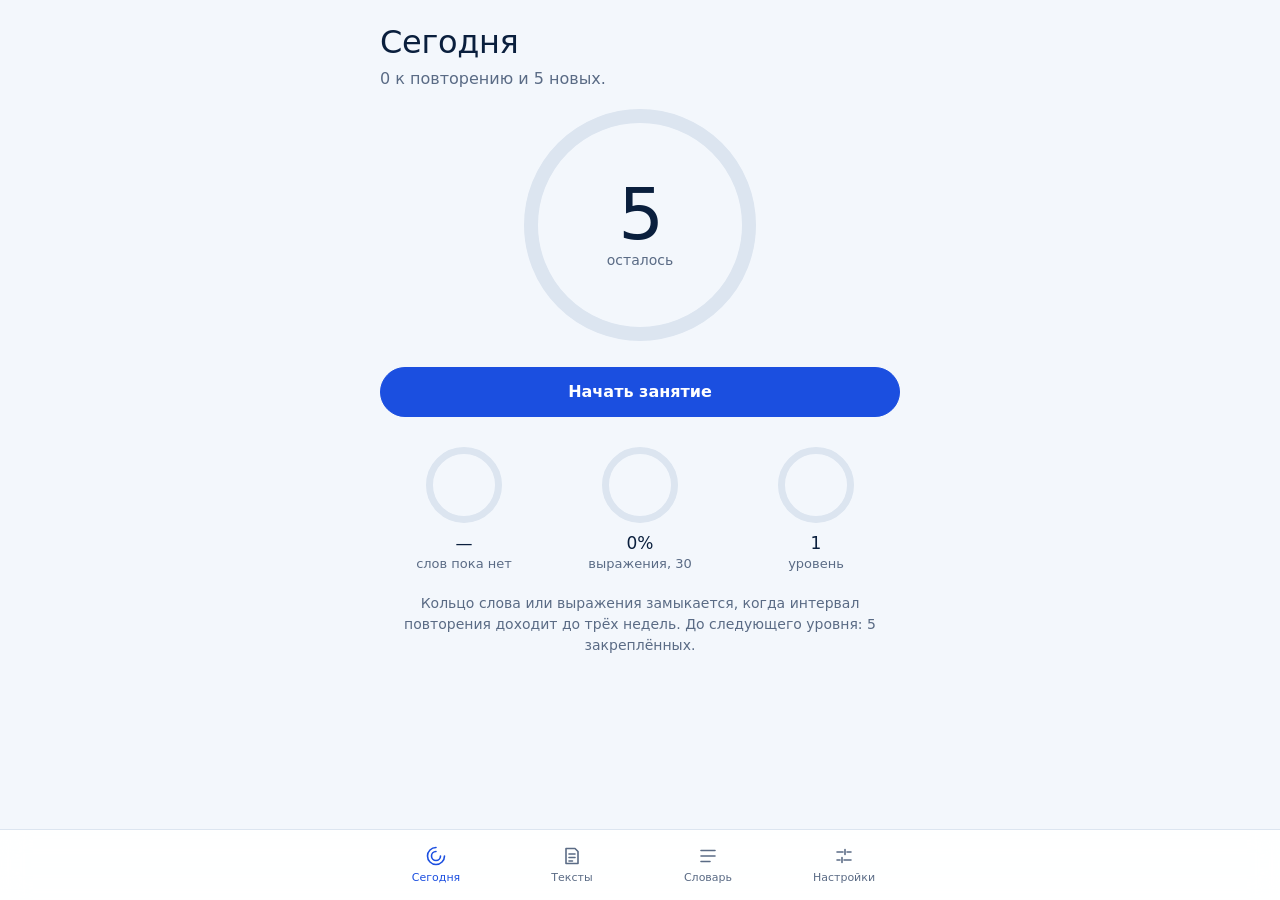
==== commit ff8b5413: "Add text reader with on-device translation, progress rings, blue redesign - Reader: load a .txt file" ====
--- a/app/src/main/assets/index.html
+++ b/app/src/main/assets/index.html
@@ -3,110 +3,146 @@
 <head>
 <meta charset="utf-8">
 <meta name="viewport" content="width=device-width,initial-scale=1,viewport-fit=cover">
-<title>Тренажёр чанков</title>
+<title>Чанки</title>
 <style>
 :root{
-  --bg:#f5f2ea; --surface:#fffdf8; --ink:#1d2321; --muted:#68706b; --line:#ddd8cb;
-  --accent:#0e6656; --accent-ink:#ffffff; --accent-soft:#dbeae5;
-  --again:#a8392f; --hard:#9a6a12; --good:#0e6656; --easy:#2c5a9e;
-  --bad-soft:#f4dfdb; --mark:#fbe9a8;
-  --serif:"Iowan Old Style","Palatino Linotype",Palatino,Georgia,"Times New Roman",serif;
+  --bg:#f3f7fc; --surface:#ffffff; --ink:#0a1f3d; --muted:#5a6b85; --line:#dce5f0;
+  --accent:#1b4fe0; --accent-ink:#ffffff; --soft:#e6eefd; --sky:#58b4ff;
+  --again:#c2412f; --hard:#a26a00; --good:#0f7b6c; --easy:#1b4fe0;
+  --bad-soft:#fbe6e2; --good-soft:#dff3ee; --mark:#cfe2ff;
+  --serif:"Iowan Old Style","Palatino Linotype",Palatino,"Noto Serif",Georgia,serif;
   --sans:system-ui,-apple-system,"Segoe UI",Roboto,"Helvetica Neue",Arial,sans-serif;
 }
 @media (prefers-color-scheme:dark){
   :root{
-    --bg:#131715; --surface:#1b201e; --ink:#e7eae5; --muted:#98a19b; --line:#2e3532;
-    --accent:#5cc0aa; --accent-ink:#0d1513; --accent-soft:#1f3a34;
-    --again:#e2786d; --hard:#d9a646; --good:#5cc0aa; --easy:#7fa8e6;
-    --bad-soft:#3a2522; --mark:#4d4420;
+    --bg:#071120; --surface:#0e1b30; --ink:#e9f0fc; --muted:#8c9db8; --line:#1d2c45;
+    --accent:#7aa7ff; --accent-ink:#06132a; --soft:#14284a; --sky:#8fd0ff;
+    --again:#ff8f80; --hard:#e6b450; --good:#5fd0bd; --easy:#7aa7ff;
+    --bad-soft:#3a1d1a; --good-soft:#0f302b; --mark:#1f3f78;
   }
 }
 *{box-sizing:border-box}
 html,body{margin:0}
 body{background:var(--bg);color:var(--ink);font-family:var(--sans);font-size:16px;line-height:1.5;
-  -webkit-text-size-adjust:100%;min-height:100vh}
+  -webkit-text-size-adjust:100%;min-height:100vh;-webkit-tap-highlight-color:transparent}
 button{font:inherit;color:inherit;cursor:pointer}
-.app{max-width:560px;margin:0 auto;padding:16px 16px 40px}
-header.top{display:flex;align-items:center;justify-content:space-between;gap:12px;padding:8px 0 20px}
-.brand{font-family:var(--serif);font-size:20px;letter-spacing:.01em}
-nav{display:flex;gap:4px;flex-wrap:wrap}
-nav button{background:none;border:0;padding:8px 10px;border-radius:8px;color:var(--muted);font-size:14px}
-nav button[aria-current=page]{color:var(--ink);background:var(--accent-soft)}
-h1{font-family:var(--serif);font-weight:500;font-size:28px;line-height:1.2;margin:0 0 8px;text-wrap:balance}
-h2{font-size:13px;font-weight:600;letter-spacing:.08em;text-transform:uppercase;color:var(--muted);margin:28px 0 10px}
+a{color:var(--accent)}
+.app{max-width:560px;margin:0 auto;padding:24px 20px 112px}
+.app.bare{padding-bottom:40px}
+h1{font-weight:300;font-size:32px;line-height:1.15;letter-spacing:-.01em;margin:0 0 6px;text-wrap:balance}
+h2{font-size:15px;font-weight:600;color:var(--ink);margin:32px 0 12px}
 p{margin:0 0 12px}
 .muted{color:var(--muted)}
 .small{font-size:14px}
-.card{background:var(--surface);border:1px solid var(--line);border-radius:14px;padding:20px}
-.stats{display:grid;grid-template-columns:repeat(2,1fr);gap:10px;margin:18px 0}
-.stat{background:var(--surface);border:1px solid var(--line);border-radius:12px;padding:14px 16px}
-.stat b{display:block;font-family:var(--serif);font-weight:500;font-size:30px;line-height:1.1;font-variant-numeric:tabular-nums}
-.stat span{font-size:13px;color:var(--muted)}
-.btn{display:inline-flex;align-items:center;justify-content:center;min-height:48px;padding:10px 18px;border-radius:12px;
+.center{text-align:center}
+
+/* кольца прогресса */
+.ring{position:relative;display:inline-grid;place-items:center;flex:none}
+.ring svg{display:block;transform:rotate(-90deg)}
+.ring .track{stroke:var(--line);fill:none}
+.ring .arc{fill:none;stroke-linecap:round;transition:stroke-dashoffset .5s ease}
+.ring .in{position:absolute;inset:0;display:grid;place-content:center;text-align:center}
+.hero{display:grid;justify-items:center;gap:6px;margin:18px 0 26px}
+.hero .num{font-weight:200;font-size:72px;line-height:1;letter-spacing:-.03em;font-variant-numeric:tabular-nums}
+.hero .cap{font-size:14px;color:var(--muted)}
+.trio{display:grid;grid-template-columns:repeat(3,1fr);gap:8px;margin:30px 0 8px}
+.trio .cell{display:grid;justify-items:center;gap:8px;text-align:center}
+.trio .val{font-size:17px;font-weight:500;font-variant-numeric:tabular-nums}
+.trio .lbl{font-size:13px;color:var(--muted);line-height:1.3}
+.mini .val{font-size:10px;font-weight:600}
+
+.btn{display:inline-flex;align-items:center;justify-content:center;min-height:50px;padding:10px 22px;border-radius:999px;
   border:1px solid var(--line);background:var(--surface);font-weight:600}
 .btn.primary{background:var(--accent);border-color:var(--accent);color:var(--accent-ink)}
 .btn.block{display:flex;width:100%}
-.btn:disabled{opacity:.45;cursor:default}
-.btn.ghost{background:none;border-color:transparent;color:var(--muted);font-weight:500;min-height:40px}
+.btn:disabled{opacity:.4;cursor:default}
+.btn.ghost{background:none;border-color:transparent;color:var(--accent);font-weight:500;min-height:42px}
+.btn.quiet{color:var(--muted)}
 .row{display:flex;gap:10px;flex-wrap:wrap}
-.progress{height:4px;background:var(--line);border-radius:2px;overflow:hidden;margin-bottom:18px}
-.progress i{display:block;height:100%;background:var(--accent);transition:width .25s}
-.stage{font-size:12px;font-weight:600;letter-spacing:.08em;text-transform:uppercase;color:var(--accent);margin-bottom:10px}
+.actions{margin-top:20px;display:grid;gap:8px}
+
+.card{background:var(--surface);border-radius:24px;padding:24px 22px;border:1px solid var(--line)}
+.sbar{display:flex;align-items:center;justify-content:space-between;gap:12px;margin-bottom:16px}
+.sbar .left{display:flex;align-items:center;gap:10px;font-size:14px;color:var(--muted);font-variant-numeric:tabular-nums}
+.stage{font-size:13px;font-weight:600;color:var(--accent);margin-bottom:10px}
 .task{font-size:15px;color:var(--muted);margin-bottom:14px}
 .chunk{font-family:var(--serif);font-size:32px;line-height:1.15;margin:4px 0 6px;overflow-wrap:anywhere}
 .ru{font-size:18px;margin-bottom:14px}
-.en{font-family:var(--serif);font-size:20px;line-height:1.45}
+.en{font-family:var(--serif);font-size:20px;line-height:1.5}
 ul.examples{list-style:none;margin:0 0 6px;padding:0}
-ul.examples li{font-family:var(--serif);font-size:18px;padding:8px 0;border-top:1px solid var(--line)}
-.note{font-size:14px;border-left:3px solid var(--hard);padding:4px 0 4px 12px;margin:14px 0 0;color:var(--muted)}
+ul.examples li{font-family:var(--serif);font-size:18px;line-height:1.5;padding:10px 0;border-top:1px solid var(--line)}
+.note{font-size:14px;background:var(--soft);border-radius:12px;padding:10px 14px;margin:14px 0 0;color:var(--muted)}
 .note b{color:var(--ink);font-weight:600}
-.tokens{font-family:var(--serif);font-size:22px;line-height:2;margin-bottom:16px}
-.tok{display:inline-block;padding:0 3px;margin:0;border-radius:6px;border:1px solid transparent;background:none;font:inherit;color:inherit}
-.tok.word{border-bottom:1px dashed var(--line)}
+.tokens{font-family:var(--serif);font-size:22px;line-height:1.9;margin-bottom:16px}
+.tok{display:inline-block;padding:0 4px;margin:0;border-radius:7px;border:0;background:none;font:inherit;color:inherit}
 .tok.sel{background:var(--mark)}
-.tok.right{background:var(--accent-soft);border-color:var(--accent)}
+.tok.right{background:var(--good-soft);color:var(--good)}
 .tok.wrong{background:var(--bad-soft)}
 .opts{display:grid;gap:10px;margin:14px 0 8px}
-.opt{text-align:left;min-height:52px;padding:12px 16px;border-radius:12px;border:1px solid var(--line);background:var(--surface);font-size:17px}
-.opt.right{border-color:var(--good);background:var(--accent-soft)}
+.opt{text-align:left;min-height:54px;padding:12px 18px;border-radius:16px;border:1px solid var(--line);background:var(--surface);font-size:17px}
+.opt.right{border-color:var(--good);background:var(--good-soft)}
 .opt.wrong{border-color:var(--again);background:var(--bad-soft)}
 input[type=text],textarea,input[type=number],select{width:100%;font:inherit;color:var(--ink);background:var(--bg);
-  border:1px solid var(--line);border-radius:10px;padding:12px 14px}
-textarea{min-height:92px;resize:vertical;font-family:var(--serif);font-size:18px}
-input[type=text]{font-family:var(--serif);font-size:20px}
-input:focus,textarea:focus,select:focus,button:focus-visible{outline:2px solid var(--accent);outline-offset:2px}
+  border:1px solid var(--line);border-radius:14px;padding:12px 14px}
+textarea{min-height:92px;resize:vertical}
+textarea.en,input.en{font-family:var(--serif);font-size:19px}
+input:focus,textarea:focus,select:focus,button:focus-visible,a:focus-visible{outline:2px solid var(--accent);outline-offset:2px}
 .verdict{font-weight:600;margin:14px 0 6px}
 .verdict.ok{color:var(--good)} .verdict.no{color:var(--again)}
-.model{background:var(--accent-soft);border-radius:10px;padding:12px 14px;margin:8px 0 4px}
-.model .lbl,.yours .lbl{font-size:12px;font-weight:600;letter-spacing:.06em;text-transform:uppercase;color:var(--muted);display:block;margin-bottom:2px}
-.yours{border:1px dashed var(--line);border-radius:10px;padding:12px 14px;margin:12px 0 4px}
+.model{background:var(--soft);border-radius:14px;padding:12px 16px;margin:8px 0 4px}
+.lbl{font-size:13px;color:var(--muted);display:block;margin-bottom:2px}
 .rate{display:grid;grid-template-columns:repeat(4,1fr);gap:8px;margin-top:16px}
-.rate button{border:1px solid var(--line);background:var(--surface);border-radius:12px;padding:10px 4px;min-height:60px;
+.rate button{border:1px solid var(--line);background:var(--surface);border-radius:16px;padding:10px 4px;min-height:62px;
   display:flex;flex-direction:column;align-items:center;justify-content:center;gap:2px}
-.rate button b{font-size:15px}
+.rate button b{font-size:15px;font-weight:600}
 .rate button span{font-size:12px;color:var(--muted);font-variant-numeric:tabular-nums}
 .rate .g1 b{color:var(--again)} .rate .g2 b{color:var(--hard)} .rate .g3 b{color:var(--good)} .rate .g4 b{color:var(--easy)}
 .rate button.suggest{border-width:2px;border-color:currentColor}
 .rate .g1.suggest{color:var(--again)} .rate .g2.suggest{color:var(--hard)} .rate .g3.suggest{color:var(--good)} .rate .g4.suggest{color:var(--easy)}
 .legend{font-size:13px;color:var(--muted);margin-top:10px}
-.actions{margin-top:18px;display:grid;gap:8px}
-.topic{margin-top:22px}
-details.item{border-top:1px solid var(--line);padding:10px 0}
-details.item summary{list-style:none;cursor:pointer;display:flex;justify-content:space-between;gap:12px;align-items:baseline}
-details.item summary::-webkit-details-marker{display:none}
-details.item .e{font-family:var(--serif);font-size:19px;overflow-wrap:anywhere}
-details.item .r{font-size:14px;color:var(--muted)}
-.chip{flex:none;font-size:12px;padding:2px 8px;border-radius:999px;border:1px solid var(--line);color:var(--muted);white-space:nowrap}
-.chip.due{border-color:var(--accent);color:var(--accent)}
-.chip.leech{border-color:var(--again);color:var(--again)}
+
+/* списки */
+.list{border-top:1px solid var(--line)}
+.item{border-bottom:1px solid var(--line);padding:14px 0}
+.item summary,.item .head{list-style:none;cursor:pointer;display:flex;gap:14px;align-items:center}
+.item summary::-webkit-details-marker{display:none}
+.item .txt{flex:1;min-width:0}
+.item .e{font-family:var(--serif);font-size:19px;line-height:1.3;overflow-wrap:anywhere}
+.item .r{font-size:14px;color:var(--muted)}
+.item .when{flex:none;font-size:12px;color:var(--muted);white-space:nowrap}
+.item .when.due{color:var(--accent);font-weight:600}
+.item .when.leech{color:var(--again)}
+.chips{display:flex;gap:8px;margin:16px 0 14px;flex-wrap:wrap}
+.chips button{border:1px solid var(--line);background:none;border-radius:999px;padding:7px 14px;font-size:14px;color:var(--muted)}
+.chips button[aria-pressed=true]{background:var(--ink);border-color:var(--ink);color:var(--bg)}
 .field{margin-bottom:16px}
-.field label{display:block;font-weight:600;margin-bottom:4px}
-.field .hint{font-size:13px;color:var(--muted);margin-top:4px}
-.banner{background:var(--bad-soft);border-radius:10px;padding:10px 14px;font-size:14px;margin-bottom:16px}
-.toast{position:fixed;left:50%;bottom:20px;transform:translateX(-50%);background:var(--ink);color:var(--bg);
-  padding:10px 16px;border-radius:10px;font-size:14px;max-width:calc(100% - 32px)}
-@media (max-width:380px){.chunk{font-size:27px}.rate button b{font-size:14px}}
-@media (prefers-reduced-motion:reduce){.progress i{transition:none}}
+.field label{display:block;font-weight:600;margin-bottom:6px}
+.field .hint{font-size:13px;color:var(--muted);margin-top:6px}
+.banner{background:var(--bad-soft);border-radius:14px;padding:10px 14px;font-size:14px;margin-bottom:16px}
+
+/* чтение */
+.reader{font-family:var(--serif);font-size:20px;line-height:1.7}
+.reader p{margin:0 0 18px}
+.reader .s{border-radius:6px;cursor:pointer;-webkit-box-decoration-break:clone;box-decoration-break:clone;padding:1px 0}
+.reader .s.on{background:var(--mark)}
+.sheet{position:fixed;left:0;right:0;bottom:0;z-index:20;background:var(--surface);border-top:1px solid var(--line);
+  border-radius:24px 24px 0 0;box-shadow:0 -12px 40px rgba(10,31,61,.14);max-height:72vh;overflow:auto}
+.sheet .inner{max-width:560px;margin:0 auto;padding:18px 20px calc(18px + env(safe-area-inset-bottom))}
+.sheet .tokens{font-size:20px;line-height:1.8;margin-bottom:8px}
+.sheet .tr{font-size:16px;margin:4px 0 12px}
+.sheet .x{position:sticky;top:0;float:right;border:0;background:var(--soft);border-radius:999px;width:36px;height:36px;font-size:18px;line-height:1;color:var(--muted)}
+
+/* нижняя панель */
+.tabs{position:fixed;left:0;right:0;bottom:0;z-index:10;background:color-mix(in srgb,var(--surface) 92%,transparent);
+  backdrop-filter:blur(14px);-webkit-backdrop-filter:blur(14px);border-top:1px solid var(--line)}
+.tabs .inner{max-width:560px;margin:0 auto;display:grid;grid-template-columns:repeat(4,1fr);padding:6px 8px calc(6px + env(safe-area-inset-bottom))}
+.tabs button{border:0;background:none;display:grid;justify-items:center;gap:2px;padding:8px 2px;font-size:11px;color:var(--muted);border-radius:14px}
+.tabs button svg{width:24px;height:24px;fill:none;stroke:currentColor;stroke-width:1.6;stroke-linecap:round;stroke-linejoin:round}
+.tabs button[aria-current=page]{color:var(--accent)}
+.toast{position:fixed;left:50%;bottom:96px;transform:translateX(-50%);z-index:40;background:var(--ink);color:var(--bg);
+  padding:10px 18px;border-radius:999px;font-size:14px;max-width:calc(100% - 32px);text-align:center}
+@media (max-width:380px){.chunk{font-size:27px}.hero .num{font-size:60px}.rate button b{font-size:14px}}
+@media (prefers-reduced-motion:reduce){.ring .arc{transition:none}}
 </style>
 </head>
 <body>
@@ -176,9 +212,12 @@
 'use strict';
 const KEY = 'chunk-trainer/v1';
 const DAY = 864e5;
-const LEECH = 8;          // столько оценок Again делают чанк «пиявкой»
+const LEECH = 8;          // столько оценок Again делают карточку «трудной»
 const MATURE = 7;         // стабильность в днях, после которой идут свободные задания
+const FULL = 21;          // стабильность, при которой кольцо карточки замыкается
+const PER_LEVEL = 5;      // столько закреплённых карточек даёт один уровень
 const GRADES = ['', 'Again', 'Hard', 'Good', 'Easy'];
+const MY = 'my';
 
 // ---------- хранилище ----------
 let storageOk = true;
@@ -189,15 +228,25 @@
 function save() {
   try { localStorage.setItem(KEY, JSON.stringify(state)); storageOk = true; }
   catch (e) { storageOk = false; }
+  return storageOk;
 }
 function fresh() {
   return { v: 1, settings: { newPerDay: 5, maxReviews: 50, retention: 0.9 }, decks: {}, cards: {}, log: [],
-    day: { date: '', introduced: 0, reviewed: 0 } };
-}
-let state = Object.assign(fresh(), load() || {});
-state.settings = Object.assign(fresh().settings, state.settings || {});
-
-// ---------- даты ----------
+    day: { date: '', introduced: 0, reviewed: 0 }, texts: [], my: [] };
+}
+function adopt(raw) {
+  const s = Object.assign(fresh(), raw || {});
+  s.settings = Object.assign(fresh().settings, s.settings || {});
+  if (!Array.isArray(s.texts)) s.texts = [];
+  if (!Array.isArray(s.my)) s.my = [];
+  if (!s.cards || typeof s.cards !== 'object') s.cards = {};
+  if (!s.decks || typeof s.decks !== 'object') s.decks = {};
+  if (!Array.isArray(s.log)) s.log = [];
+  return s;
+}
+let state = adopt(load());
+
+// ---------- даты и слова ----------
 const dayNum = (ms = Date.now()) => { const d = new Date(ms); return Math.floor(Date.UTC(d.getFullYear(), d.getMonth(), d.getDate()) / DAY); };
 const dayKey = () => { const d = new Date(); return d.getFullYear() + '-' + String(d.getMonth() + 1).padStart(2, '0') + '-' + String(d.getDate()).padStart(2, '0'); };
 function rollDay() {
@@ -212,16 +261,41 @@
   const a = n % 10, b = n % 100;
   return (a === 1 && b !== 11) ? one : (a >= 2 && a <= 4 && (b < 12 || b > 14)) ? few : many;
 }
+const core = s => s.replace(/^[^\p{L}\p{N}]+|[^\p{L}\p{N}]+$/gu, '');
+const isRu = s => { const l = s.match(/\p{L}/gu) || []; return l.length > 0 && l.filter(ch => /[а-яё]/i.test(ch)).length / l.length > 0.5; };
 
 // ---------- колоды ----------
-function allDecks() { return [BUILTIN].concat(Object.values(state.decks)); }
+// Свои слова и выражения хранятся коротко; недостающие поля упражнений достраиваются здесь.
+function expand(m) {
+  const c = { id: m.id, en: m.en, ru: m.ru, type: m.type, topic: 'Из моих текстов', auto: true, src: m.src || '' };
+  const b = m.ctx && m.ctx.match(/^(.*?)\[(.+?)\](.*)$/);
+  if (b && (b[1].trim() || b[3].trim())) {
+    const inner = core(b[2]), plain = b[1] + b[2] + b[3];
+    c.ctx = m.ctx; c.ex = [plain];
+    c.gaps = [{ s: b[1] + b[2].replace(inner, '___') + b[3], ru: m.ru, a: [inner, m.en] }];
+    c.free = { q: 'Составьте своё предложение с этим выражением.', sample: plain };
+  } else {
+    c.ex = b ? [b[2]] : []; c.gaps = [];
+    c.free = { q: 'Составьте своё предложение с этим выражением.', sample: m.en };
+  }
+  c.tr = { ru: m.ru, en: m.en };
+  return c;
+}
+function myDeck() { return { id: MY, title: 'Мои слова и выражения', mine: true, chunks: state.my.map(expand) }; }
+function allDecks() {
+  const d = [BUILTIN].concat(Object.values(state.decks));
+  if (state.my.length) d.push(myDeck());
+  return d;
+}
 function allChunks() {
   const out = [];
   for (const d of allDecks()) for (const c of d.chunks) out.push(Object.assign({ key: d.id + '/' + c.id, deck: d }, c));
   return out;
 }
+const kindOf = c => c.type || (/\s/.test(c.en.trim()) ? 'chunk' : 'word');
 function validDeck(d) {
   if (!d || d.format !== 'chunk-deck/1' || typeof d.id !== 'string' || !Array.isArray(d.chunks) || !d.chunks.length) return 'Это не файл колоды.';
+  if (d.id === MY) return 'Колода с таким идентификатором занята.';
   for (const c of d.chunks) {
     const ok = c && typeof c.id === 'string' && typeof c.en === 'string' && typeof c.ru === 'string' &&
       Array.isArray(c.ex) && typeof c.ctx === 'string' && /\[.+\]/.test(c.ctx) &&
@@ -235,52 +309,69 @@
   return '';
 }
 
-// ---------- очередь занятия ----------
-function shuffle(a) { for (let i = a.length - 1; i > 0; i--) { const j = Math.floor(Math.random() * (i + 1)); [a[i], a[j]] = [a[j], a[i]]; } return a; }
+// ---------- прогресс ----------
+const mastery = k => k ? Math.min(1, k.s / FULL) : 0;
 function counts() {
   rollDay();
   const today = dayNum(), chunks = allChunks();
-  let due = 0, fresh_ = 0, learning = 0, mature = 0, leech = 0;
+  const n = { total: chunks.length, due: 0, fresh: 0, leech: 0, points: 0,
+    word: { n: 0, m: 0 }, chunk: { n: 0, m: 0 } };
   for (const c of chunks) {
-    const k = state.cards[c.key];
-    if (!k) { fresh_++; continue; }
-    if (k.due <= today) due++;
-    if (k.lapses >= LEECH) leech++;
-    if (k.s >= 21) mature++; else learning++;
-  }
-  const newLeft = Math.max(0, Math.min(fresh_, state.settings.newPerDay - state.day.introduced));
-  return { total: chunks.length, due, fresh: fresh_, learning, mature, leech, newLeft };
-}
-// Новые чанки берутся по кругу из разных тем, чтобы темы перемешивались.
+    const k = state.cards[c.key], t = n[kindOf(c) === 'word' ? 'word' : 'chunk'];
+    t.n++; t.m += mastery(k); n.points += mastery(k);
+    if (!k) { n.fresh++; continue; }
+    if (k.due <= today) n.due++;
+    if (k.lapses >= LEECH) n.leech++;
+  }
+  n.due = Math.min(n.due, state.settings.maxReviews);
+  n.newLeft = Math.max(0, Math.min(n.fresh, state.settings.newPerDay - state.day.introduced));
+  n.done = state.day.introduced + state.day.reviewed;
+  n.level = Math.floor(n.points / PER_LEVEL) + 1;
+  n.levelPct = (n.points % PER_LEVEL) / PER_LEVEL;
+  return n;
+}
+
+// ---------- очередь занятия ----------
+function shuffle(a) { for (let i = a.length - 1; i > 0; i--) { const j = Math.floor(Math.random() * (i + 1)); [a[i], a[j]] = [a[j], a[i]]; } return a; }
+// Сначала свои слова и выражения, затем встроенные по кругу из разных тем, чтобы темы перемешивались.
 function pickNew(n) {
-  const byTopic = new Map();
+  const byTopic = new Map(), out = [];
   for (const c of allChunks()) {
     if (state.cards[c.key]) continue;
+    if (c.auto) { if (out.length < n) out.push(c); continue; }
     const t = c.topic || '';
     if (!byTopic.has(t)) byTopic.set(t, []);
     byTopic.get(t).push(c);
   }
-  const lists = [...byTopic.values()], out = [];
+  const lists = [...byTopic.values()];
   for (let i = 0; out.length < n && lists.some(l => l.length); i++) {
     const l = lists[i % lists.length];
     if (l.length) out.push(l.shift());
   }
   return out;
 }
+const gapKinds = c => c.gaps.map((_, i) => 'gap' + i);
 function reviewExercise(c, card) {
-  const pool = card.s >= MATURE ? ['free', 'tr'] : c.gaps.map((_, i) => 'gap' + i).concat(['tr']);
+  const pool = card.s >= MATURE ? ['free', 'tr'] : gapKinds(c).concat(['tr']);
   const choices = pool.filter(x => x !== card.lastEx);
-  return (choices.length ? choices : pool)[Math.floor(Math.random() * (choices.length || pool.length))];
+  const from = choices.length ? choices : pool;
+  return from[Math.floor(Math.random() * from.length)];
 }
 function buildSession(extraNew) {
   const today = dayNum(), n = counts();
   const due = allChunks().filter(c => state.cards[c.key] && state.cards[c.key].due <= today)
     .sort((a, b) => state.cards[a.key].due - state.cards[b.key].due).slice(0, state.settings.maxReviews);
-  const queue = shuffle(due).map(c => ({ c, kind: reviewExercise(c, state.cards[c.key]), graded: true }));
+  const queue = shuffle(due).map(c => ({ c, kind: reviewExercise(c, state.cards[c.key]) }));
   const news = pickNew(extraNew ? Math.min(n.fresh, extraNew) : n.newLeft);
-  for (const c of news) for (const kind of ['intro', 'notice', 'meaning', 'form']) queue.push({ c, kind });
-  for (const c of shuffle(news.slice())) queue.push({ c, kind: 'gap0', graded: true, first: true });
-  return { queue, pos: 0, total: queue.length, done: 0, again: 0, introduced: news.length, ratings: [0, 0, 0, 0, 0] };
+  for (const c of news) {
+    const steps = ['intro'];
+    if (c.ctx) steps.push('notice');
+    steps.push('meaning');
+    if (c.form) steps.push('form');
+    for (const kind of steps) queue.push({ c, kind });
+  }
+  for (const c of shuffle(news.slice())) queue.push({ c, kind: c.gaps.length ? 'gap0' : 'tr' });
+  return { queue, pos: 0, total: queue.length, done: 0, introduced: news.length, ratings: [0, 0, 0, 0, 0] };
 }
 
 // ---------- оценка ----------
@@ -302,6 +393,29 @@
   save();
 }
 
+// ---------- перевод ----------
+// В приложении для Android переводит модель на самом телефоне. В браузере используется
+// встроенный переводчик, если он есть; иначе перевод вписывается вручную.
+const trCache = new Map(), trWait = new Map();
+let trSeq = 0;
+window.onTranslated = (id, ok, text) => { const f = trWait.get(id); if (f) { trWait.delete(id); f(ok ? text : null); } };
+const canTranslate = () => !!(window.Android && Android.translate) || ('Translator' in self);
+function translate(text, from, to) {
+  const key = from + '>' + to + '|' + text;
+  if (trCache.has(key)) return Promise.resolve(trCache.get(key));
+  let p;
+  if (window.Android && Android.translate) {
+    p = new Promise(res => {
+      const id = ++trSeq; trWait.set(id, res);
+      setTimeout(() => { if (trWait.has(id)) { trWait.delete(id); res(null); } }, 120000);
+      Android.translate(id, text, from, to);
+    });
+  } else if ('Translator' in self) {
+    p = self.Translator.create({ sourceLanguage: from, targetLanguage: to }).then(t => t.translate(text)).catch(() => null);
+  } else p = Promise.resolve(null);
+  return p.then(r => { if (r) trCache.set(key, r); return r; });
+}
+
 // ---------- DOM ----------
 function h(tag, attrs, ...kids) {
   const el = document.createElement(tag);
@@ -312,29 +426,65 @@
     else if (k === 'value') el.value = v;
     else el.setAttribute(k, v === true ? '' : v);
   }
-  for (const kid of kids.flat()) if (kid != null && kid !== false) el.append(kid.nodeType ? kid : document.createTextNode(String(kid)));
+  return put(el, ...kids);
+}
+function put(el, ...kids) {
+  for (const k of kids.flat()) if (k != null && k !== false && k !== '') el.append(k.nodeType ? k : document.createTextNode(String(k)));
   return el;
 }
-const put = (el, ...kids) => { for (const k of kids.flat()) if (k != null && k !== false && k !== '') el.append(k); return el; };
+function svg(tag, attrs, ...kids) {
+  const el = document.createElementNS('http://www.w3.org/2000/svg', tag);
+  for (const [k, v] of Object.entries(attrs || {})) el.setAttribute(k, v);
+  for (const k of kids) el.append(k);
+  return el;
+}
+// Кольцо прогресса: доля от 0 до 1, внутри произвольное содержимое.
+let ringSeq = 0;
+function ring(pct, size, stroke, ...inner) {
+  const r = (size - stroke) / 2, len = 2 * Math.PI * r, id = 'rg' + (++ringSeq);
+  const p = Math.max(0, Math.min(1, pct || 0));
+  const arc = svg('circle', { class: 'arc', cx: size / 2, cy: size / 2, r, 'stroke-width': stroke, stroke: 'url(#' + id + ')',
+    'stroke-dasharray': len, 'stroke-dashoffset': len });
+  const s = svg('svg', { width: size, height: size, viewBox: '0 0 ' + size + ' ' + size, 'aria-hidden': 'true' },
+    svg('defs', {}, svg('linearGradient', { id, x1: '0', y1: '0', x2: '1', y2: '1' },
+      svg('stop', { offset: '0', 'stop-color': 'var(--sky)' }), svg('stop', { offset: '1', 'stop-color': 'var(--accent)' }))),
+    svg('circle', { class: 'track', cx: size / 2, cy: size / 2, r, 'stroke-width': stroke }), arc);
+  requestAnimationFrame(() => requestAnimationFrame(() => arc.setAttribute('stroke-dashoffset', len * (1 - p))));
+  return h('div', { class: 'ring', style: 'width:' + size + 'px;height:' + size + 'px', role: 'img', 'aria-label': Math.round(p * 100) + '%' },
+    s, h('div', { class: 'in' }, ...inner));
+}
+const pctText = p => Math.round(p * 100) + '%';
+
 const root = document.getElementById('app');
-let view = 'home', session = null, toastTimer = 0;
+let view = 'home', session = null, toastTimer = 0, reading = null, dictFilter = 'all';
 function toast(msg) {
   document.querySelectorAll('.toast').forEach(t => t.remove());
   const t = h('div', { class: 'toast', role: 'status' }, msg);
   document.body.append(t); clearTimeout(toastTimer); toastTimer = setTimeout(() => t.remove(), 3200);
 }
 function go(v) { view = v; render(); window.scrollTo(0, 0); }
-function header() {
-  const tab = (id, label) => h('button', { 'aria-current': view === id ? 'page' : null, onclick: () => { session = null; go(id); } }, label);
-  return h('header', { class: 'top' }, h('div', { class: 'brand' }, 'Чанки'),
-    h('nav', {}, tab('home', 'Сегодня'), tab('sheet', 'Шпаргалка'), tab('settings', 'Настройки')));
+const ICONS = {
+  home: 'M12 3.5a8.5 8.5 0 1 0 8.5 8.5M12 7.5a4.5 4.5 0 1 0 4.5 4.5',
+  texts: 'M6 4.5h9l3 3v12H6zM9 10h6M9 13.5h6M9 17h3.5',
+  dict: 'M5 6.5h14M5 12h14M5 17.5h9',
+  settings: 'M5 8h6M15 8h4M5 16h3M12 16h7M13 5.5v5M10 13.5v5'
+};
+function tabs() {
+  const tab = (id, label) => h('button', { 'aria-current': (view === id || (id === 'texts' && view === 'read')) ? 'page' : null,
+    onclick: () => { session = null; reading = null; go(id); } },
+    svg('svg', { viewBox: '0 0 24 24', 'aria-hidden': 'true' }, svg('path', { d: ICONS[id] })), label);
+  return h('nav', { class: 'tabs' }, h('div', { class: 'inner' },
+    tab('home', 'Сегодня'), tab('texts', 'Тексты'), tab('dict', 'Словарь'), tab('settings', 'Настройки')));
 }
 function render() {
+  document.querySelectorAll('.tabs,.sheet').forEach(x => x.remove());
   root.replaceChildren();
-  if (view === 'session' && session) { put(root, renderSession()); return; }
-  put(root, header());
-  if (!storageOk) put(root, h('div', { class: 'banner' }, 'Браузер не даёт сохранять данные в этом режиме. Прогресс пропадёт при закрытии страницы: сохраните его файлом в настройках.'));
-  put(root, view === 'sheet' ? renderSheet() : view === 'settings' ? renderSettings() : view === 'summary' ? renderSummary() : renderHome());
+  root.className = 'app';
+  if (view === 'session' && session) { root.className = 'app bare'; put(root, renderSession()); return; }
+  if (!storageOk) put(root, h('div', { class: 'banner' }, 'Браузер не даёт сохранять данные: место закончилось или режим приватный. Сохраните прогресс файлом в настройках.'));
+  const screens = { texts: renderTexts, read: renderRead, dict: renderDict, settings: renderSettings, summary: renderSummary };
+  put(root, (screens[view] || renderHome)());
+  document.body.append(tabs());
 }
 
 // ---------- главный экран ----------
@@ -348,20 +498,30 @@
 function renderHome() {
   const n = counts(), todo = n.due + n.newLeft;
   const box = h('div', {});
-  put(box, h('h1', {}, todo ? 'На сегодня ' + todo + ' ' + plural(todo, 'чанк', 'чанка', 'чанков') : 'На сегодня всё'));
-  put(box, h('p', { class: 'muted' }, todo
-    ? n.due + ' к повторению, ' + n.newLeft + ' ' + plural(n.newLeft, 'новый', 'новых', 'новых') + '. Сначала повторение, потом знакомство с новыми.'
-    : (nextDueText() || 'Все чанки колоды уже в работе.')));
+  put(box, h('h1', {}, todo ? 'Сегодня' : 'На сегодня всё'),
+    h('p', { class: 'muted' }, todo
+      ? n.due + ' к повторению и ' + n.newLeft + ' ' + plural(n.newLeft, 'новое', 'новых', 'новых') + '.'
+      : (nextDueText() || 'Все слова и выражения уже в работе.')));
+  const total = n.done + todo;
+  put(box, h('div', { class: 'hero' },
+    ring(total ? n.done / total : 0, 232, 14,
+      h('div', { class: 'num' }, todo ? todo : '✓'),
+      h('div', { class: 'cap' }, todo ? plural(todo, 'осталось', 'осталось', 'осталось') : 'сделано ' + n.done))));
+  const extra = Math.min(n.fresh, state.settings.newPerDay);
   put(box, h('div', { class: 'actions' },
     todo ? h('button', { class: 'btn primary block', onclick: () => start(0) }, 'Начать занятие') : null,
     !todo && n.fresh ? h('button', { class: 'btn block', onclick: () => start(state.settings.newPerDay) },
-      'Взять ещё ' + Math.min(n.fresh, state.settings.newPerDay) + ' ' + plural(Math.min(n.fresh, state.settings.newPerDay), 'новый', 'новых', 'новых')) : null));
-  put(box, h('h2', {}, 'Колода'));
-  const stat = (v, l) => h('div', { class: 'stat' }, h('b', {}, v), h('span', {}, l));
-  put(box, h('div', { class: 'stats' }, stat(n.fresh, 'ещё не начаты'), stat(n.learning, 'в работе'),
-    stat(n.mature, 'закреплены'), stat(n.leech, 'трудные')));
-  put(box, h('p', { class: 'small muted' }, 'Всего ' + n.total + ' ' + plural(n.total, 'чанк', 'чанка', 'чанков') + ' в ' +
-    allDecks().length + ' ' + plural(allDecks().length, 'колоде', 'колодах', 'колодах') + '. Расписание считает алгоритм FSRS, как в Anki.'));
+      'Взять ещё ' + extra + ' ' + plural(extra, 'новое', 'новых', 'новых')) : null));
+  const cell = (r, val, lbl) => h('div', { class: 'cell' }, r, h('div', {}, h('div', { class: 'val' }, val), h('div', { class: 'lbl' }, lbl)));
+  const wp = n.word.n ? n.word.m / n.word.n : 0, cp = n.chunk.n ? n.chunk.m / n.chunk.n : 0;
+  const toNext = Math.max(1, Math.ceil(PER_LEVEL - (n.points % PER_LEVEL)));
+  put(box, h('div', { class: 'trio' },
+    cell(ring(wp, 76, 7), n.word.n ? pctText(wp) : '—', n.word.n ? 'слова, ' + n.word.n : 'слов пока нет'),
+    cell(ring(cp, 76, 7), pctText(cp), 'выражения, ' + n.chunk.n),
+    cell(ring(n.levelPct, 76, 7), String(n.level), 'уровень')));
+  put(box, h('p', { class: 'small muted center', style: 'margin-top:18px' },
+    'Кольцо слова или выражения замыкается, когда интервал повторения доходит до трёх недель. До следующего уровня: ' +
+    toNext + ' ' + plural(toNext, 'закреплённое', 'закреплённых', 'закреплённых') + '.'));
   return box;
 }
 function start(extra) {
@@ -393,16 +553,15 @@
   render(); window.scrollTo(0, 0);
 }
 function retryKind(item) {
-  const kinds = item.c.gaps.map((_, i) => 'gap' + i).filter(k => k !== item.kind);
-  return kinds.length ? kinds[0] : 'gap0';
+  const kinds = gapKinds(item.c).filter(k => k !== item.kind);
+  return kinds.length ? kinds[0] : (item.c.gaps.length ? 'gap0' : 'tr');
 }
 function renderSession() {
   const item = session.queue[session.pos], c = item.c;
   const wrap = h('div', {});
-  put(wrap, h('div', { class: 'row', style: 'justify-content:space-between;align-items:center;margin-bottom:10px' },
-    h('span', { class: 'small muted' }, (session.done + 1) + ' из ' + session.total),
-    h('button', { class: 'btn ghost', onclick: () => { session = null; go('home'); } }, 'Закончить')));
-  put(wrap, h('div', { class: 'progress' }, h('i', { style: 'width:' + Math.round(100 * session.done / session.total) + '%' })));
+  put(wrap, h('div', { class: 'sbar' },
+    h('div', { class: 'left' }, ring(session.done / session.total, 34, 4), (session.done + 1) + ' из ' + session.total),
+    h('button', { class: 'btn ghost quiet', onclick: () => { session = null; go('home'); } }, 'Закончить')));
   const card = h('div', { class: 'card' });
   put(wrap, card);
   const fn = { intro: exIntro, notice: exNotice, meaning: exMeaning, form: exForm, tr: exOpen, free: exOpen }[item.kind] || exGap;
@@ -412,16 +571,18 @@
 function nextBtn(label, onclick, primary = true) {
   return h('button', { class: 'btn block' + (primary ? ' primary' : ''), onclick }, label);
 }
-
-// Знакомство: чанк с примерами, без нагрузки.
+const what = c => kindOf(c) === 'word' ? 'слово' : 'выражение';
+
+// Знакомство: без нагрузки.
 function exIntro(card, item, c) {
-  put(card, h('div', { class: 'stage' }, 'Новый чанк'),
+  put(card, h('div', { class: 'stage' }, kindOf(c) === 'word' ? 'Новое слово' : 'Новое выражение'),
     h('div', { class: 'chunk', lang: 'en' }, c.en), h('div', { class: 'ru' }, c.ru),
-    h('ul', { class: 'examples', lang: 'en' }, c.ex.map(e => h('li', {}, e))),
+    c.ex.length ? h('ul', { class: 'examples', lang: 'en' }, c.ex.map(e => h('li', {}, e))) : null,
     errNote(c),
-    h('div', { class: 'actions' }, nextBtn('Понятно, дальше', () => advance()), speakBtn(c.en + '. ' + c.ex[0])));
-}
-// Этап 1: заметить чанк в предложении.
+    c.src ? h('p', { class: 'small muted', style: 'margin-top:10px' }, 'Из текста «' + c.src + '».') : null,
+    h('div', { class: 'actions' }, nextBtn('Понятно, дальше', () => advance()), speakBtn(c.en + '. ' + (c.ex[0] || ''))));
+}
+// Этап 1: заметить в предложении.
 function exNotice(card, item, c) {
   const m = c.ctx.match(/^(.*?)\[(.+?)\](.*)$/);
   const parts = [[m[1], false], [m[2], true], [m[3], false]];
@@ -430,7 +591,7 @@
   const line = h('div', { class: 'tokens', lang: 'en' });
   let checked = false;
   toks.forEach(t => {
-    t.el = h('button', { class: 'tok word', type: 'button', onclick: () => { if (checked) return; t.sel = !t.sel; t.el.classList.toggle('sel', t.sel); btn.disabled = !toks.some(x => x.sel); } }, t.w);
+    t.el = h('button', { class: 'tok', type: 'button', onclick: () => { if (checked) return; t.sel = !t.sel; t.el.classList.toggle('sel', t.sel); btn.disabled = !toks.some(x => x.sel); } }, t.w);
     put(line, t.el, ' ');
   });
   const out = h('div', {});
@@ -439,15 +600,15 @@
     checked = true;
     const ok = toks.every(t => !!t.sel === t.target);
     toks.forEach(t => { t.el.classList.remove('sel'); if (t.target) t.el.classList.add('right'); else if (t.sel) t.el.classList.add('wrong'); });
-    put(out, h('div', { class: 'verdict ' + (ok ? 'ok' : 'no') }, ok ? 'Верно.' : 'Выражение выделено зелёным.'),
+    put(out, h('div', { class: 'verdict ' + (ok ? 'ok' : 'no') }, ok ? 'Верно.' : 'Правильные слова выделены.'),
       h('div', { class: 'muted' }, c.en + ' — ' + c.ru));
     btn.textContent = 'Дальше';
   });
   btn.disabled = true;
-  put(card, h('div', { class: 'stage' }, 'Заметить'), h('div', { class: 'task' }, 'Найдите в предложении выражение со значением «' + c.ru + '». Нажмите на его слова.'),
+  put(card, h('div', { class: 'stage' }, 'Заметить'), h('div', { class: 'task' }, 'Найдите в предложении ' + what(c) + ' со значением «' + c.ru + '». Нажмите на нужные слова.'),
     line, out, h('div', { class: 'actions' }, btn));
 }
-// Варианты одной формы: проверка выбором.
+// Проверка выбором из вариантов одной формы.
 function choice(card, stage, task, body, options, correct, after) {
   const out = h('div', {}), list = h('div', { class: 'opts' });
   let done = false;
@@ -457,16 +618,23 @@
       if (done) return; done = true;
       list.querySelectorAll('.opt').forEach(x => { if (x.dataset.v === correct) x.classList.add('right'); });
       if (o !== correct) b.classList.add('wrong');
-      put(out, h('div', { class: 'verdict ' + (o === correct ? 'ok' : 'no') }, o === correct ? 'Верно.' : 'Правильный вариант выделен.'), after || '');
+      put(out, h('div', { class: 'verdict ' + (o === correct ? 'ok' : 'no') }, o === correct ? 'Верно.' : 'Правильный вариант выделен.'), after);
       next.disabled = false; next.focus();
     } }, o);
-    b.dataset.v = o; list.append(b);
+    b.dataset.v = o; put(list, b);
   });
   put(card, h('div', { class: 'stage' }, stage), h('div', { class: 'task' }, task), body, list, out, h('div', { class: 'actions' }, next));
 }
+// Для своих карточек неверные варианты берутся из других карточек, ближайших по длине.
+function distractors(c) {
+  if (c.mean) return c.mean.slice(0, 2);
+  const pool = [...new Set(allChunks().filter(x => x.key !== c.key && x.ru !== c.ru).map(x => x.ru))]
+    .sort((a, b) => Math.abs(a.length - c.ru.length) - Math.abs(b.length - c.ru.length)).slice(0, 6);
+  return shuffle(pool).slice(0, 2);
+}
 // Этап 2: понять значение.
 function exMeaning(card, item, c) {
-  choice(card, 'Понять', 'Что значит это выражение?', h('div', { class: 'chunk', lang: 'en' }, c.en), [c.ru].concat(c.mean.slice(0, 2)), c.ru);
+  choice(card, 'Понять', 'Что это значит?', h('div', { class: 'chunk', lang: 'en' }, c.en), [c.ru].concat(distractors(c)), c.ru);
 }
 // Этап 3: разобрать форму.
 function exForm(card, item, c) {
@@ -485,16 +653,15 @@
     put(bar, h('button', { class: 'g' + o.g + (o.g === suggest ? ' suggest' : ''), type: 'button', onclick: () => {
       session.ratings[o.g]++;
       applyRating(item, o.g, Object.assign({ suggest }, info));
-      if (o.g === 1) session.again++;
       advance(o.g === 1);
     } }, h('b', {}, GRADES[o.g]), h('span', {}, fmtIvl(o.ivl))));
   });
   return h('div', {}, bar, h('div', { class: 'legend' }, legend));
 }
-// Этап 4: контролируемое применение, проверяется автоматически.
+// Этап 4: вписать в пропуск, проверяется автоматически.
 function exGap(card, item, c) {
   const g = c.gaps[Number(item.kind.slice(3)) || 0] || c.gaps[0];
-  const input = h('input', { type: 'text', lang: 'en', autocomplete: 'off', autocapitalize: 'off', autocorrect: 'off', spellcheck: 'false', 'aria-label': 'Ваш ответ' });
+  const input = h('input', { type: 'text', class: 'en', lang: 'en', autocomplete: 'off', autocapitalize: 'off', autocorrect: 'off', spellcheck: 'false', 'aria-label': 'Ваш ответ' });
   const out = h('div', {}), hintBox = h('div', { class: 'small muted', style: 'margin-top:8px' });
   let hinted = false, done = false;
   const check = nextBtn('Проверить', () => {
@@ -510,7 +677,7 @@
       put(out, h('div', { class: 'actions' }, nextBtn(again ? 'Ещё раз позже' : 'Дальше', () => advance(again))));
     } else {
       put(out, rateBar(item, ok ? (hinted ? 2 : 3) : 1, { answer: input.value },
-        'Предложенная оценка обведена, её можно сменить. Под кнопкой срок следующего повторения. После Again чанк вернётся ещё раз в этом занятии.'));
+        'Предложенная оценка обведена, её можно сменить. Под кнопкой срок следующего повторения. После Again карточка вернётся ещё раз в этом занятии.'));
     }
   });
   const hintBtn = h('button', { class: 'btn ghost', type: 'button', onclick: () => {
@@ -518,7 +685,7 @@
   } }, 'Подсказка');
   input.addEventListener('keydown', e => { if (e.key === 'Enter') check.click(); });
   put(card, h('div', { class: 'stage' }, item.retry ? 'Ещё раз' : 'Применить'),
-    h('div', { class: 'task' }, 'Впишите выражение: «' + g.ru + '».'),
+    h('div', { class: 'task' }, 'Впишите пропущенное: «' + g.ru + '».'),
     h('p', { class: 'en', lang: 'en' }, g.s.replace('___', '_____')), input, hintBox, out,
     h('div', { class: 'actions' }, check, hintBtn));
   setTimeout(() => input.focus(), 0);
@@ -526,22 +693,25 @@
 // Этап 4–5: перевод и свободный ответ, сверка с образцом своими глазами.
 function exOpen(card, item, c) {
   const free = item.kind === 'free';
-  const area = h('textarea', { lang: 'en', autocapitalize: 'sentences', spellcheck: 'false', 'aria-label': 'Ваш ответ' });
+  const area = h('textarea', { class: 'en', lang: 'en', autocapitalize: 'sentences', spellcheck: 'false', 'aria-label': 'Ваш ответ' });
   const out = h('div', {});
   let done = false;
   const show = nextBtn('Показать образец', () => {
     if (done) return; done = true; area.disabled = true; show.remove();
     put(out, h('div', { class: 'model', lang: 'en' }, h('span', { class: 'lbl' }, free ? 'Возможный ответ' : 'Образец'),
         h('span', { class: 'en' }, free ? c.free.sample : c.tr.en)),
-      h('p', { class: 'small muted', style: 'margin-top:10px' }, 'Нужное выражение: ', h('b', { lang: 'en' }, c.en),
-        '. Сравните свой ответ с образцом: важно, чтобы выражение стояло в верной форме.'),
+      c.auto && !free && c.ex[0] && c.ex[0] !== c.en ? h('p', { class: 'small muted', style: 'margin-top:10px' }, 'В тексте: ', h('span', { lang: 'en' }, c.ex[0])) : null,
+      c.auto && !free ? null : h('p', { class: 'small muted', style: 'margin-top:10px' }, 'Нужное ' + what(c) + ': ', h('b', { lang: 'en' }, c.en),
+        '. Сравните свой ответ с образцом: важна верная форма.'),
       errNote(c),
+      item.retry ? h('div', { class: 'actions' }, nextBtn('Дальше', () => advance())) :
       rateBar(item, 0, { answer: area.value },
-        'Оцените сами. Again: не вспомнили выражение. Hard: вспомнили с ошибкой или с трудом. Good: верно. Easy: сразу и без усилий. Под кнопкой срок следующего повторения.'));
+        'Оцените сами. Again: не вспомнили. Hard: вспомнили с ошибкой или с трудом. Good: верно. Easy: сразу и без усилий. Под кнопкой срок следующего повторения.'));
   });
-  put(card, h('div', { class: 'stage' }, free ? 'Свободный ответ' : 'Перевод'),
-    h('div', { class: 'task' }, free ? 'Ответьте по-английски одним-двумя предложениями. Вам понадобится выражение со значением «' + c.ru + '».'
-      : 'Переведите на английский. Вам понадобится выражение со значением «' + c.ru + '».'),
+  const task = free ? 'Ответьте по-английски одним-двумя предложениями. Понадобится ' + what(c) + ' со значением «' + c.ru + '».'
+    : c.auto ? 'Как это сказать на изучаемом языке?' : 'Переведите на английский. Понадобится выражение со значением «' + c.ru + '».';
+  put(card, h('div', { class: 'stage' }, item.retry ? 'Ещё раз' : free ? 'Свободный ответ' : 'Перевод'),
+    h('div', { class: 'task' }, task),
     h('p', { class: 'ru' }, free ? c.free.q : c.tr.ru), area, out, h('div', { class: 'actions' }, show));
   setTimeout(() => area.focus(), 0);
 }
@@ -549,35 +719,200 @@
 // ---------- итог ----------
 function renderSummary() {
   const s = session || { ratings: [0, 0, 0, 0, 0], introduced: 0 };
-  const rated = s.ratings.reduce((a, b) => a + b, 0);
+  const rated = s.ratings.reduce((a, b) => a + b, 0), good = s.ratings[3] + s.ratings[4];
   const box = h('div', {}, h('h1', {}, 'Занятие окончено'),
-    h('p', { class: 'muted' }, 'Оценено ' + rated + ' ' + plural(rated, 'ответ', 'ответа', 'ответов') + ', новых чанков: ' + s.introduced + '. ' + nextDueText()));
-  const stat = (v, l) => h('div', { class: 'stat' }, h('b', {}, v), h('span', {}, l));
-  put(box, h('div', { class: 'stats' }, stat(s.ratings[1], 'Again'), stat(s.ratings[2], 'Hard'), stat(s.ratings[3], 'Good'), stat(s.ratings[4], 'Easy')));
+    h('p', { class: 'muted' }, 'Новых: ' + s.introduced + '. ' + nextDueText()));
+  put(box, h('div', { class: 'hero' }, ring(rated ? good / rated : 0, 200, 12,
+    h('div', { class: 'num', style: 'font-size:52px' }, rated ? pctText(good / rated) : '—'), h('div', { class: 'cap' }, 'Good и Easy'))));
+  const cell = (v, l) => h('div', { class: 'cell' }, h('div', { class: 'val' }, v), h('div', { class: 'lbl' }, l));
+  put(box, h('div', { class: 'trio', style: 'grid-template-columns:repeat(4,1fr)' },
+    cell(s.ratings[1], 'Again'), cell(s.ratings[2], 'Hard'), cell(s.ratings[3], 'Good'), cell(s.ratings[4], 'Easy')));
   put(box, h('div', { class: 'actions' }, nextBtn('На главную', () => { session = null; go('home'); })));
   return box;
 }
 
-// ---------- шпаргалка ----------
-function renderSheet() {
-  const today = dayNum(), box = h('div', {}, h('h1', {}, 'Шпаргалка'),
-    h('p', { class: 'muted' }, 'Все чанки по темам. Нажмите на чанк, чтобы увидеть примеры и типичную ошибку.'));
+// ---------- тексты ----------
+function autoTitle(body) {
+  const first = body.split('\n')[0].trim();
+  if (first.length <= 44) return first;
+  return first.slice(0, 44).replace(/\s+\S*$/, '') + '…';
+}
+function addText(title, body) {
+  body = String(body).replace(/\r\n?/g, '\n').replace(/[\[\]]/g, m => m === '[' ? '(' : ')').trim();
+  if (!body) { toast('Текст пустой.'); return; }
+  let cut = false;
+  if (body.length > 300000) { body = body.slice(0, 300000); cut = true; }
+  const t = { id: 't' + Date.now().toString(36), title: (title || autoTitle(body)).trim().slice(0, 80), body, added: Date.now(), page: 0 };
+  state.texts.unshift(t);
+  if (!save()) { state.texts.shift(); save(); storageOk = true; toast('Не хватило места: текст слишком большой.'); return; }
+  toast(cut ? 'Добавлено. Текст длинный, сохранено начало.' : 'Текст добавлен');
+  reading = { id: t.id }; go('read');
+}
+function renderTexts() {
+  const box = h('div', {}, h('h1', {}, 'Тексты'),
+    h('p', { class: 'muted' }, 'Добавьте свой текст на английском или русском. Нажмите на предложение, чтобы увидеть перевод, и выберите слова, которые хотите учить.'));
+  const area = h('textarea', { placeholder: 'Вставьте текст сюда', 'aria-label': 'Текст', style: 'min-height:120px' });
+  const file = h('input', { type: 'file', accept: '.txt,.md,.srt,text/plain', style: 'display:none' });
+  file.addEventListener('change', () => {
+    const f = file.files && file.files[0]; if (!f) return;
+    const r = new FileReader();
+    r.onload = () => addText(f.name.replace(/\.[^.]+$/, ''), r.result);
+    r.onerror = () => toast('Файл не читается.');
+    r.readAsText(f);
+  });
+  put(box, h('div', { class: 'actions' },
+    h('button', { class: 'btn primary block', onclick: () => file.click() }, 'Загрузить текстовый файл'), file,
+    area, h('button', { class: 'btn block', onclick: () => addText('', area.value) }, 'Добавить вставленный текст')));
+  if (state.texts.length) {
+    put(box, h('h2', {}, 'Мои тексты'));
+    const list = h('div', { class: 'list' });
+    for (const t of state.texts) {
+      const added = state.my.filter(m => m.srcId === t.id).length;
+      put(list, h('div', { class: 'item' }, h('div', { class: 'head', onclick: () => { reading = { id: t.id }; go('read'); } },
+        h('div', { class: 'txt' }, h('div', { class: 'e' }, t.title),
+          h('div', { class: 'r' }, Math.max(1, Math.round(t.body.split(/\s+/).length / 100) * 100) + ' слов' + (added ? ', в изучении: ' + added : ''))),
+        h('button', { class: 'btn ghost quiet', onclick: e => { e.stopPropagation();
+          if (confirm('Удалить текст «' + t.title + '»? Добавленные из него слова останутся.')) { state.texts = state.texts.filter(x => x.id !== t.id); save(); render(); } } }, 'Удалить'))));
+    }
+    put(box, list);
+  }
+  return box;
+}
+const PAGE = 25; // абзацев на странице
+function sentences(par) {
+  return par.match(/[^.!?…]+[.!?…]+["'”’»)]*\s*|[^.!?…]+$/g) || [par];
+}
+function renderRead() {
+  const t = state.texts.find(x => x.id === (reading && reading.id));
+  if (!t) { view = 'texts'; return renderTexts(); }
+  const pars = t.body.split(/\n\s*\n|\n/).map(p => p.replace(/\s+/g, ' ').trim()).filter(Boolean);
+  const pages = Math.max(1, Math.ceil(pars.length / PAGE));
+  t.page = Math.min(t.page || 0, pages - 1);
+  const box = h('div', {});
+  put(box, h('div', { class: 'sbar' },
+    h('button', { class: 'btn ghost', style: 'padding-left:0', onclick: () => { reading = null; go('texts'); } }, 'Все тексты'),
+    h('div', { class: 'left' }, ring((t.page + 1) / pages, 34, 4), 'стр. ' + (t.page + 1) + ' из ' + pages)));
+  put(box, h('p', { class: 'small muted', style: 'margin-bottom:14px' }, t.title));
+  const body = h('div', { class: 'reader' });
+  let current = null;
+  for (const par of pars.slice(t.page * PAGE, (t.page + 1) * PAGE)) {
+    const p = h('p', {});
+    for (const s of sentences(par)) {
+      const span = h('span', { class: 's', tabindex: '0', role: 'button' }, s);
+      const open = () => { if (current) current.classList.remove('on'); current = span; span.classList.add('on'); openSheet(t, s.trim(), () => { span.classList.remove('on'); current = null; }); };
+      span.addEventListener('click', open);
+      span.addEventListener('keydown', e => { if (e.key === 'Enter') open(); });
+      put(p, span);
+    }
+    put(body, p);
+  }
+  put(box, body);
+  const turn = d => { t.page += d; save(); render(); window.scrollTo(0, 0); };
+  if (pages > 1) put(box, h('div', { class: 'row', style: 'justify-content:space-between;margin-top:8px' },
+    h('button', { class: 'btn', disabled: t.page === 0, onclick: () => turn(-1) }, 'Назад'),
+    h('button', { class: 'btn', disabled: t.page >= pages - 1, onclick: () => turn(1) }, 'Дальше')));
+  return box;
+}
+// Панель предложения: перевод, выбор слов, добавление в изучение.
+function openSheet(text, sentence, onClose) {
+  document.querySelectorAll('.sheet').forEach(x => x.remove());
+  const ru = isRu(sentence), from = ru ? 'ru' : 'en', to = ru ? 'en' : 'ru';
+  const words = sentence.split(/\s+/).filter(Boolean);
+  let a = -1, b = -1;
+  const sheet = h('div', { class: 'sheet', role: 'dialog', 'aria-label': 'Перевод предложения' });
+  const inner = h('div', { class: 'inner' });
+  const close = () => { sheet.remove(); onClose(); };
+  const line = h('div', { class: 'tokens', lang: from });
+  const trLine = h('div', { class: 'tr muted' }, canTranslate() ? 'Перевожу…' : '');
+  const form = h('div', {});
+  let sentenceTr = '';
+  const els = words.map((w, i) => h('button', { class: 'tok', type: 'button', onclick: () => pick(i) }, w));
+  els.forEach(el => put(line, el, ' '));
+  function pick(i) {
+    if (a < 0 || (i >= a && i <= b && a !== b)) { a = b = i; }
+    else if (i === a && a === b) { a = b = -1; }
+    else { a = Math.min(a, i); b = Math.max(b, i); }
+    els.forEach((el, j) => el.classList.toggle('sel', j >= a && j <= b));
+    drawForm();
+  }
+  function drawForm() {
+    form.replaceChildren();
+    const whole = a < 0;
+    const sel = whole ? sentence : core(words.slice(a, b + 1).join(' '));
+    if (!sel) return;
+    // Учим всегда английскую сторону; русская идёт как значение.
+    const learn = h('input', { type: 'text', class: 'en', 'aria-label': 'Что учить', value: ru ? '' : sel });
+    const mean = h('input', { type: 'text', 'aria-label': 'Перевод', value: ru ? sel : (whole ? sentenceTr : '') , placeholder: 'Перевод' });
+    const target = ru ? learn : mean;
+    if (!target.value && canTranslate()) {
+      target.placeholder = 'Перевожу…';
+      translate(sel, from, to).then(r => { if (r && !target.value) target.value = r; target.placeholder = ru ? 'По-английски' : 'Перевод'; });
+    } else if (ru) learn.placeholder = 'По-английски';
+    const add = h('button', { class: 'btn primary block', onclick: () => {
+      const en = learn.value.trim(), rus = mean.value.trim();
+      if (!en || !rus) { toast('Заполните оба поля.'); return; }
+      if (state.my.some(m => norm(m.en) === norm(en))) { toast('Это уже есть в изучении.'); return; }
+      const ctx = ru ? '[' + en + ']'
+        : whole ? '[' + sentence + ']'
+        : words.slice(0, a).concat(['[' + words.slice(a, b + 1).join(' ') + ']'], words.slice(b + 1)).join(' ');
+      state.my.push({ id: 'm' + Date.now().toString(36), en, ru: rus, type: /\s/.test(en) ? 'chunk' : 'word', ctx, src: text.title, srcId: text.id });
+      save(); toast(/\s/.test(en) ? 'Выражение добавлено' : 'Слово добавлено');
+      a = b = -1; els.forEach(el => el.classList.remove('sel')); drawForm();
+    } }, whole ? 'Учить всё предложение' : 'Добавить в изучение');
+    put(form, h('p', { class: 'small muted' }, whole ? 'Нажмите на слова, чтобы выбрать слово или выражение. Или добавьте предложение целиком.'
+      : 'Выбрано. Первое и последнее нажатие задают границы выражения.'),
+      h('div', { class: 'field' }, h('span', { class: 'lbl' }, 'Учить'), learn),
+      h('div', { class: 'field' }, h('span', { class: 'lbl' }, 'Значение'), mean), add);
+  }
+  put(inner, h('button', { class: 'x', 'aria-label': 'Закрыть', onclick: close }, '×'), line, trLine, form);
+  put(sheet, inner); document.body.append(sheet);
+  drawForm();
+  if (canTranslate()) {
+    translate(sentence, from, to).then(r => {
+      if (!sheet.isConnected) return;
+      if (r) { sentenceTr = r; trLine.classList.remove('muted'); trLine.textContent = r; trLine.lang = to; if (a < 0) drawForm(); }
+      else trLine.textContent = 'Перевести не удалось. При первом переводе нужен интернет: скачивается языковая модель.';
+    });
+  } else {
+    put(trLine, 'Автоперевод работает в приложении для Android. Здесь впишите перевод сами или ',
+      h('a', { href: 'https://translate.google.com/?sl=' + from + '&tl=' + to + '&text=' + encodeURIComponent(sentence), target: '_blank', rel: 'noopener' }, 'откройте переводчик'), '.');
+  }
+}
+
+// ---------- словарь ----------
+function renderDict() {
+  const today = dayNum(), box = h('div', {}, h('h1', {}, 'Словарь'),
+    h('p', { class: 'muted' }, 'Кольцо показывает, насколько закреплена карточка. Нажмите, чтобы увидеть примеры.'));
+  const chip = (id, label) => h('button', { 'aria-pressed': String(dictFilter === id), onclick: () => { dictFilter = id; render(); } }, label);
+  put(box, h('div', { class: 'chips' }, chip('all', 'Все'), chip('word', 'Слова'), chip('chunk', 'Выражения'), chip('my', 'Из моих текстов')));
   const topics = new Map();
-  for (const c of allChunks()) { const t = c.topic || 'Без темы'; if (!topics.has(t)) topics.set(t, []); topics.get(t).push(c); }
+  for (const c of allChunks()) {
+    if (dictFilter === 'my' ? !c.auto : (dictFilter !== 'all' && kindOf(c) !== dictFilter)) continue;
+    const t = c.topic || 'Без темы'; if (!topics.has(t)) topics.set(t, []); topics.get(t).push(c);
+  }
+  if (!topics.size) put(box, h('p', { class: 'muted' }, dictFilter === 'word' || dictFilter === 'my'
+    ? 'Пока пусто. Откройте вкладку «Тексты», нажмите на предложение и выберите слово.' : 'Пока пусто.'));
   for (const [t, list] of topics) {
-    const sec = h('div', { class: 'topic' }, h('h2', {}, t));
+    put(box, h('h2', {}, t));
+    const sec = h('div', { class: 'list' });
     for (const c of list) {
-      const k = state.cards[c.key];
-      const chip = !k ? h('span', { class: 'chip' }, 'новый')
-        : k.lapses >= LEECH ? h('span', { class: 'chip leech' }, 'трудный')
-        : k.due <= today ? h('span', { class: 'chip due' }, 'сегодня')
-        : h('span', { class: 'chip' }, 'через ' + fmtIvl(k.due - today));
+      const k = state.cards[c.key], m = mastery(k);
+      const when = !k ? h('span', { class: 'when' }, 'новое')
+        : k.lapses >= LEECH ? h('span', { class: 'when leech' }, 'трудное')
+        : k.due <= today ? h('span', { class: 'when due' }, 'сегодня')
+        : h('span', { class: 'when' }, 'через ' + fmtIvl(k.due - today));
       put(sec, h('details', { class: 'item' },
-        h('summary', {}, h('span', {}, h('span', { class: 'e', lang: 'en' }, c.en), h('br'), h('span', { class: 'r' }, c.ru)), chip),
-        h('ul', { class: 'examples', lang: 'en', style: 'margin-top:10px' }, c.ex.map(e => h('li', {}, e))),
+        h('summary', {}, h('span', { class: 'mini' }, ring(m, 34, 4, h('span', { class: 'val' }, k ? Math.round(m * 100) : ''))),
+          h('span', { class: 'txt' }, h('span', { class: 'e', lang: 'en' }, c.en), h('br'), h('span', { class: 'r' }, c.ru)), when),
+        c.ex.length ? h('ul', { class: 'examples', lang: 'en', style: 'margin-top:12px' }, c.ex.map(e => h('li', {}, e))) : null,
         errNote(c),
-        h('p', { class: 'small muted', style: 'margin-top:10px' }, 'Источник: ' + (c.deck.source || c.deck.title || c.deck.id) + (c.lesson ? ', урок ' + c.lesson : '') +
-          (k ? '. Повторений: ' + k.reps + ', срывов: ' + k.lapses + '.' : '.'))));
+        h('p', { class: 'small muted', style: 'margin-top:10px' },
+          'Источник: ' + (c.auto ? (c.src ? 'текст «' + c.src + '»' : 'мой текст') : (c.deck.source || c.deck.title || c.deck.id) + (c.lesson ? ', урок ' + c.lesson : '')) +
+          (k ? '. Повторений: ' + k.reps + ', срывов: ' + k.lapses + '.' : '.')),
+        c.auto ? h('button', { class: 'btn ghost quiet', style: 'padding-left:0', onclick: () => {
+          if (!confirm('Убрать «' + c.en + '» из изучения?')) return;
+          state.my = state.my.filter(x => x.id !== c.id); delete state.cards[c.key]; save(); render();
+        } }, 'Убрать из изучения') : null));
     }
     put(box, sec);
   }
@@ -612,44 +947,53 @@
   const sel = h('select', {}, [0.85, 0.9, 0.95].map(v => h('option', { value: v, selected: Math.abs(s.retention - v) < 0.001 }, Math.round(v * 100) + '%')));
   sel.addEventListener('change', () => { s.retention = Number(sel.value); save(); toast('Сохранено'); });
   put(box, h('h2', {}, 'Нагрузка'),
-    num('Новых чанков в день', 'newPerDay', 0, 50, 'По умолчанию 5. Каждый новый чанк добавляет повторения в следующие дни.'),
+    num('Новых в день', 'newPerDay', 0, 50, 'По умолчанию 5. Каждая новая карточка добавляет повторения в следующие дни.'),
     num('Повторений за занятие, не больше', 'maxReviews', 5, 500, 'Если накопилось больше, остальное перейдёт на следующее занятие.'),
     h('div', { class: 'field' }, h('label', {}, 'Желаемое удержание'), sel,
-      h('div', { class: 'hint' }, 'С какой вероятностью вы должны помнить чанк к моменту повторения. 85%: меньше повторений. 95%: надёжнее, но повторений заметно больше.')));
-  put(box, h('h2', {}, 'Прогресс'), h('p', { class: 'small muted' }, 'Прогресс хранится в этом браузере. Сохраняйте его файлом, чтобы перенести на другое устройство или не потерять при очистке браузера.'),
+      h('div', { class: 'hint' }, 'С какой вероятностью вы должны помнить карточку к моменту повторения. 85%: меньше повторений. 95%: надёжнее, но повторений заметно больше.')));
+  put(box, h('h2', {}, 'Прогресс'), h('p', { class: 'small muted' }, 'Прогресс, тексты и свои слова хранятся на этом устройстве. Сохраняйте их файлом, чтобы перенести на другое устройство или не потерять.'),
     h('div', { class: 'row' },
       h('button', { class: 'btn', onclick: () => download('chunks-progress-' + dayKey() + '.json', { format: 'chunk-progress/1', exported: new Date().toISOString(), state }) }, 'Сохранить в файл'),
       h('button', { class: 'btn', onclick: () => pickFile(d => {
         if (!d || d.format !== 'chunk-progress/1' || !d.state || typeof d.state.cards !== 'object') { toast('Это не файл прогресса.'); return; }
         if (!confirm('Заменить текущий прогресс данными из файла?')) return;
-        state = Object.assign(fresh(), d.state); state.settings = Object.assign(fresh().settings, d.state.settings || {});
-        for (const [id, deck] of Object.entries(state.decks || {})) if (validDeck(deck)) delete state.decks[id];
+        state = adopt(d.state);
+        for (const [id, deck] of Object.entries(state.decks)) if (validDeck(deck)) delete state.decks[id];
+        state.my = state.my.filter(m => m && typeof m.en === 'string' && typeof m.ru === 'string' && typeof m.id === 'string');
+        state.texts = state.texts.filter(t => t && typeof t.body === 'string' && typeof t.title === 'string' && typeof t.id === 'string');
         save(); render(); toast('Прогресс загружен');
       }) }, 'Загрузить из файла')));
   put(box, h('h2', {}, 'Колоды'));
+  const list = h('div', { class: 'list' });
   for (const d of allDecks()) {
-    const mine = d !== BUILTIN;
-    put(box, h('div', { class: 'row', style: 'justify-content:space-between;align-items:center;border-top:1px solid var(--line);padding:10px 0' },
-      h('div', {}, h('div', {}, d.title || d.id), h('div', { class: 'small muted' }, d.chunks.length + ' ' + plural(d.chunks.length, 'чанк', 'чанка', 'чанков') + (mine ? '' : ', встроенная'))),
-      mine ? h('button', { class: 'btn ghost', onclick: () => { if (confirm('Удалить колоду «' + (d.title || d.id) + '» и её прогресс?')) {
-        delete state.decks[d.id]; for (const k of Object.keys(state.cards)) if (k.startsWith(d.id + '/')) delete state.cards[k]; save(); render(); } } }, 'Удалить') : null));
-  }
-  put(box, h('div', { class: 'row', style: 'margin-top:10px' },
+    const removable = d !== BUILTIN && !d.mine;
+    put(list, h('div', { class: 'item' }, h('div', { class: 'head', style: 'cursor:default' },
+      h('div', { class: 'txt' }, h('div', {}, d.title || d.id), h('div', { class: 'r' }, d.chunks.length + ' ' + plural(d.chunks.length, 'карточка', 'карточки', 'карточек') + (d === BUILTIN ? ', встроенная' : ''))),
+      removable ? h('button', { class: 'btn ghost quiet', onclick: () => { if (confirm('Удалить колоду «' + (d.title || d.id) + '» и её прогресс?')) {
+        delete state.decks[d.id]; for (const k of Object.keys(state.cards)) if (k.startsWith(d.id + '/')) delete state.cards[k]; save(); render(); } } }, 'Удалить') : null)));
+  }
+  put(box, list, h('div', { class: 'row', style: 'margin-top:14px' },
     h('button', { class: 'btn', onclick: () => pickFile(d => {
       const err = validDeck(d); if (err) { toast(err); return; }
       if (d.id === BUILTIN.id) { toast('Колода с таким идентификатором уже встроена.'); return; }
-      state.decks[d.id] = d; save(); render(); toast('Колода добавлена: ' + d.chunks.length + ' ' + plural(d.chunks.length, 'чанк', 'чанка', 'чанков'));
+      state.decks[d.id] = d; save(); render(); toast('Колода добавлена: ' + d.chunks.length);
     }) }, 'Добавить колоду из файла'),
     h('button', { class: 'btn', onclick: () => download('deck-' + BUILTIN.id + '.json', BUILTIN) }, 'Скачать образец колоды')));
   put(box, h('h2', {}, 'Сброс'), h('button', { class: 'btn', onclick: () => {
-    if (!confirm('Стереть весь прогресс? Колоды останутся.')) return;
+    if (!confirm('Стереть весь прогресс? Колоды, тексты и свои слова останутся.')) return;
     state.cards = {}; state.log = []; state.day = { date: '', introduced: 0, reviewed: 0 }; save(); render(); toast('Прогресс стёрт');
   } }, 'Начать заново'));
   return box;
 }
 
-// Кнопка «Назад» в приложении для Android: с любого экрана на главный, с главного наружу.
-window.appBack = () => { if (view === 'home') return false; session = null; go('home'); return true; };
+// Кнопка «Назад» в приложении для Android.
+window.appBack = () => {
+  const sheet = document.querySelector('.sheet .x');
+  if (sheet) { sheet.click(); return true; }
+  if (view === 'home') return false;
+  if (view === 'read') { reading = null; go('texts'); return true; }
+  session = null; go('home'); return true;
+};
 rollDay(); save(); render();
 })();
 </script>
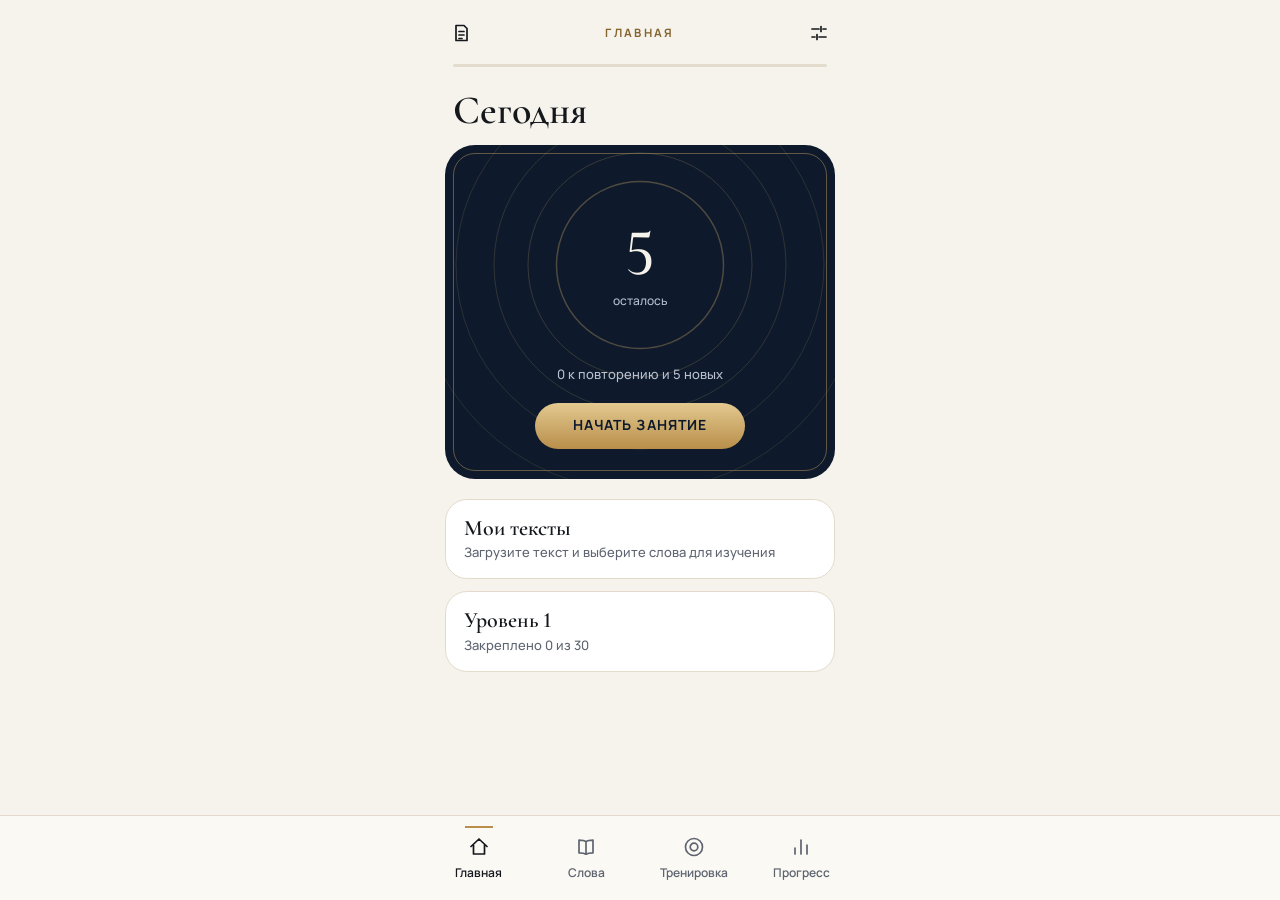
==== commit 435e9a39: "Restyle to the 'quiet luxury' design spec Cream, navy and gold palette, Cormorant Garamond and Manro" ====
--- a/app/src/main/assets/index.html
+++ b/app/src/main/assets/index.html
@@ -3,146 +3,175 @@
 <head>
 <meta charset="utf-8">
 <meta name="viewport" content="width=device-width,initial-scale=1,viewport-fit=cover">
+<meta name="color-scheme" content="light">
 <title>Чанки</title>
 <style>
+@font-face { font-family: 'Cormorant Garamond Variable'; font-style: normal; font-display:block; font-weight: 300 700; src:url([data-uri]) format('woff2'); unicode-range: U+0301,U+0400-045F,U+0490-0491,U+04B0-04B1,U+2116; }
+@font-face { font-family: 'Cormorant Garamond Variable'; font-style: normal; font-display:block; font-weight: 300 700; src:url([data-uri]) format('woff2'); unicode-range: U+0000-00FF,U+0131,U+0152-0153,U+02BB-02BC,U+02C6,U+02DA,U+02DC,U+0304,U+0308,U+0329,U+2000-206F,U+20AC,U+2122,U+2191,U+2193,U+2212,U+2215,U+FEFF,U+FFFD; }
+@font-face { font-family: 'Cormorant Garamond Variable'; font-style: italic; font-display:block; font-weight: 300 700; src:url([data-uri]) format('woff2'); unicode-range: U+0301,U+0400-045F,U+0490-0491,U+04B0-04B1,U+2116; }
+@font-face { font-family: 'Cormorant Garamond Variable'; font-style: italic; font-display:block; font-weight: 300 700; src:url([data-uri]) format('woff2'); unicode-range: U+0000-00FF,U+0131,U+0152-0153,U+02BB-02BC,U+02C6,U+02DA,U+02DC,U+0304,U+0308,U+0329,U+2000-206F,U+20AC,U+2122,U+2191,U+2193,U+2212,U+2215,U+FEFF,U+FFFD; }
+@font-face { font-family: 'Manrope Variable'; font-style: normal; font-display:block; font-weight: 200 800; src:url([data-uri]) format('woff2'); unicode-range: U+0301,U+0400-045F,U+0490-0491,U+04B0-04B1,U+2116; }
+@font-face { font-family: 'Manrope Variable'; font-style: normal; font-display:block; font-weight: 200 800; src:url([data-uri]) format('woff2'); unicode-range: U+0000-00FF,U+0131,U+0152-0153,U+02BB-02BC,U+02C6,U+02DA,U+02DC,U+0304,U+0308,U+0329,U+2000-206F,U+20AC,U+2122,U+2191,U+2193,U+2212,U+2215,U+FEFF,U+FFFD; }
 :root{
-  --bg:#f3f7fc; --surface:#ffffff; --ink:#0a1f3d; --muted:#5a6b85; --line:#dce5f0;
-  --accent:#1b4fe0; --accent-ink:#ffffff; --soft:#e6eefd; --sky:#58b4ff;
-  --again:#c2412f; --hard:#a26a00; --good:#0f7b6c; --easy:#1b4fe0;
-  --bad-soft:#fbe6e2; --good-soft:#dff3ee; --mark:#cfe2ff;
-  --serif:"Iowan Old Style","Palatino Linotype",Palatino,"Noto Serif",Georgia,serif;
-  --sans:system-ui,-apple-system,"Segoe UI",Roboto,"Helvetica Neue",Arial,sans-serif;
-}
-@media (prefers-color-scheme:dark){
-  :root{
-    --bg:#071120; --surface:#0e1b30; --ink:#e9f0fc; --muted:#8c9db8; --line:#1d2c45;
-    --accent:#7aa7ff; --accent-ink:#06132a; --soft:#14284a; --sky:#8fd0ff;
-    --again:#ff8f80; --hard:#e6b450; --good:#5fd0bd; --easy:#7aa7ff;
-    --bad-soft:#3a1d1a; --good-soft:#0f302b; --mark:#1f3f78;
-  }
+  --bg:#F6F3EC; --panel:#FBF9F4; --card:#FFFFFF; --line:#E3DCCD; --btn-line:#CFC5B0;
+  --ink:#14171C; --ink2:#5E6470; --navy:#0E1A2B; --on-navy:#F6F3EC; --on-navy2:#B8C0CF;
+  --gold:#C9A464; --gold-navy-text:#D9BC84; --gold-line:#B88E4A; --gold-text:#85642F;
+  --sel:#FBF3E3; --err:#9A3B3B; --err-bg:#FBEDEA;
+  --serif:"Cormorant Garamond Variable","Cormorant Garamond",Georgia,"Times New Roman",serif;
+  --sans:"Manrope Variable",Manrope,system-ui,-apple-system,"Segoe UI",Roboto,Arial,sans-serif;
 }
 *{box-sizing:border-box}
 html,body{margin:0}
-body{background:var(--bg);color:var(--ink);font-family:var(--sans);font-size:16px;line-height:1.5;
-  -webkit-text-size-adjust:100%;min-height:100vh;-webkit-tap-highlight-color:transparent}
+body{background:var(--bg);color:var(--ink);font-family:var(--sans);font-size:15px;font-weight:500;line-height:1.5;
+  -webkit-text-size-adjust:100%;min-height:100vh;font-variant-numeric:lining-nums;-webkit-tap-highlight-color:transparent}
 button{font:inherit;color:inherit;cursor:pointer}
-a{color:var(--accent)}
-.app{max-width:560px;margin:0 auto;padding:24px 20px 112px}
-.app.bare{padding-bottom:40px}
-h1{font-weight:300;font-size:32px;line-height:1.15;letter-spacing:-.01em;margin:0 0 6px;text-wrap:balance}
-h2{font-size:15px;font-weight:600;color:var(--ink);margin:32px 0 12px}
-p{margin:0 0 12px}
-.muted{color:var(--muted)}
-.small{font-size:14px}
+a{color:var(--gold-text)}
+:focus-visible{outline:2px solid var(--gold-line);outline-offset:2px}
+.app{max-width:430px;margin:0 auto;padding:0 0 108px}
+
+/* каркас */
+.top{display:grid;grid-template-columns:44px 1fr 44px;align-items:center;gap:8px;padding:10px 14px 8px;min-height:64px}
+.icon{width:44px;height:44px;border:0;background:none;border-radius:50%;display:grid;place-items:center;color:var(--ink);padding:0}
+.icon svg,.tabs svg,.badge svg{width:24px;height:24px;fill:none;stroke:currentColor;stroke-width:1.7;stroke-linecap:round;stroke-linejoin:round}
+.over{font-size:11.5px;font-weight:700;text-transform:uppercase;letter-spacing:.2em;color:var(--gold-text);text-align:center}
+.bar{height:3px;background:var(--line);margin:0 28px;border-radius:2px;overflow:hidden}
+.bar i{display:block;height:100%;background:var(--gold-line);transition:width .3s}
+h1{font-family:var(--serif);font-weight:600;font-size:40px;line-height:1.05;margin:22px 28px 10px;text-wrap:balance}
+h2{font-family:var(--serif);font-weight:600;font-size:26px;line-height:1.1;margin:30px 28px 12px}
+.t{margin:0 28px 14px;color:var(--ink2);font-size:14px}
+.small{font-size:13px}
 .center{text-align:center}
 
-/* кольца прогресса */
+/* кнопки */
+.btn{display:flex;align-items:center;justify-content:center;width:100%;height:56px;padding:0 20px;border-radius:28px;
+  border:1px solid var(--btn-line);background:none;color:var(--ink);font-size:14px;font-weight:700;text-transform:uppercase;letter-spacing:.08em;text-align:center;line-height:1.15}
+.btn.primary{background:var(--navy);border-color:var(--navy);color:var(--on-navy)}
+.btn:disabled{background:var(--line);border-color:var(--line);color:var(--ink2);cursor:default}
+.btn.gold{height:46px;border:0;background:linear-gradient(180deg,#E3C990,#B88E4A);color:var(--navy)}
+.link{border:0;background:none;padding:6px 0;color:var(--gold-text);font-size:13px;font-weight:700;text-decoration:underline;text-decoration-color:var(--gold-line);text-underline-offset:4px}
+.foot{position:fixed;left:0;right:0;bottom:0;z-index:15;background:var(--panel);border-top:1px solid var(--line)}
+.foot .inner{max-width:430px;margin:0 auto;padding:16px 28px calc(18px + env(safe-area-inset-bottom));display:grid;gap:12px}
+.pair{display:grid;grid-template-columns:1fr 1fr;gap:12px}
+.verdict{font-size:14px;font-weight:700;text-align:center}
+.verdict.ok{color:var(--gold-text)} .verdict.no{color:var(--err)}
+.legend{font-size:12px;color:var(--ink2);text-align:center}
+
+/* нижняя панель */
+.tabs{position:fixed;left:0;right:0;bottom:0;z-index:10;background:var(--panel);border-top:1px solid var(--line)}
+.tabs .inner{max-width:430px;margin:0 auto;height:calc(84px + env(safe-area-inset-bottom));padding-bottom:env(safe-area-inset-bottom);display:grid;grid-template-columns:repeat(4,1fr)}
+.tabs button{position:relative;border:0;background:none;display:grid;align-content:center;justify-items:center;gap:5px;font-size:12px;font-weight:600;color:var(--ink2);padding:0}
+.tabs button[aria-current=page]{color:var(--ink)}
+.tabs button[aria-current=page]::before{content:"";position:absolute;top:10px;left:50%;width:28px;height:2px;margin-left:-14px;background:var(--gold-line)}
+
+/* кольца */
 .ring{position:relative;display:inline-grid;place-items:center;flex:none}
 .ring svg{display:block;transform:rotate(-90deg)}
-.ring .track{stroke:var(--line);fill:none}
-.ring .arc{fill:none;stroke-linecap:round;transition:stroke-dashoffset .5s ease}
-.ring .in{position:absolute;inset:0;display:grid;place-content:center;text-align:center}
-.hero{display:grid;justify-items:center;gap:6px;margin:18px 0 26px}
-.hero .num{font-weight:200;font-size:72px;line-height:1;letter-spacing:-.03em;font-variant-numeric:tabular-nums}
-.hero .cap{font-size:14px;color:var(--muted)}
-.trio{display:grid;grid-template-columns:repeat(3,1fr);gap:8px;margin:30px 0 8px}
-.trio .cell{display:grid;justify-items:center;gap:8px;text-align:center}
-.trio .val{font-size:17px;font-weight:500;font-variant-numeric:tabular-nums}
-.trio .lbl{font-size:13px;color:var(--muted);line-height:1.3}
-.mini .val{font-size:10px;font-weight:600}
-
-.btn{display:inline-flex;align-items:center;justify-content:center;min-height:50px;padding:10px 22px;border-radius:999px;
-  border:1px solid var(--line);background:var(--surface);font-weight:600}
-.btn.primary{background:var(--accent);border-color:var(--accent);color:var(--accent-ink)}
-.btn.block{display:flex;width:100%}
-.btn:disabled{opacity:.4;cursor:default}
-.btn.ghost{background:none;border-color:transparent;color:var(--accent);font-weight:500;min-height:42px}
-.btn.quiet{color:var(--muted)}
-.row{display:flex;gap:10px;flex-wrap:wrap}
-.actions{margin-top:20px;display:grid;gap:8px}
-
-.card{background:var(--surface);border-radius:24px;padding:24px 22px;border:1px solid var(--line)}
-.sbar{display:flex;align-items:center;justify-content:space-between;gap:12px;margin-bottom:16px}
-.sbar .left{display:flex;align-items:center;gap:10px;font-size:14px;color:var(--muted);font-variant-numeric:tabular-nums}
-.stage{font-size:13px;font-weight:600;color:var(--accent);margin-bottom:10px}
-.task{font-size:15px;color:var(--muted);margin-bottom:14px}
-.chunk{font-family:var(--serif);font-size:32px;line-height:1.15;margin:4px 0 6px;overflow-wrap:anywhere}
-.ru{font-size:18px;margin-bottom:14px}
-.en{font-family:var(--serif);font-size:20px;line-height:1.5}
-ul.examples{list-style:none;margin:0 0 6px;padding:0}
-ul.examples li{font-family:var(--serif);font-size:18px;line-height:1.5;padding:10px 0;border-top:1px solid var(--line)}
-.note{font-size:14px;background:var(--soft);border-radius:12px;padding:10px 14px;margin:14px 0 0;color:var(--muted)}
-.note b{color:var(--ink);font-weight:600}
-.tokens{font-family:var(--serif);font-size:22px;line-height:1.9;margin-bottom:16px}
-.tok{display:inline-block;padding:0 4px;margin:0;border-radius:7px;border:0;background:none;font:inherit;color:inherit}
-.tok.sel{background:var(--mark)}
-.tok.right{background:var(--good-soft);color:var(--good)}
-.tok.wrong{background:var(--bad-soft)}
-.opts{display:grid;gap:10px;margin:14px 0 8px}
-.opt{text-align:left;min-height:54px;padding:12px 18px;border-radius:16px;border:1px solid var(--line);background:var(--surface);font-size:17px}
-.opt.right{border-color:var(--good);background:var(--good-soft)}
-.opt.wrong{border-color:var(--again);background:var(--bad-soft)}
-input[type=text],textarea,input[type=number],select{width:100%;font:inherit;color:var(--ink);background:var(--bg);
-  border:1px solid var(--line);border-radius:14px;padding:12px 14px}
-textarea{min-height:92px;resize:vertical}
-textarea.en,input.en{font-family:var(--serif);font-size:19px}
-input:focus,textarea:focus,select:focus,button:focus-visible,a:focus-visible{outline:2px solid var(--accent);outline-offset:2px}
-.verdict{font-weight:600;margin:14px 0 6px}
-.verdict.ok{color:var(--good)} .verdict.no{color:var(--again)}
-.model{background:var(--soft);border-radius:14px;padding:12px 16px;margin:8px 0 4px}
-.lbl{font-size:13px;color:var(--muted);display:block;margin-bottom:2px}
-.rate{display:grid;grid-template-columns:repeat(4,1fr);gap:8px;margin-top:16px}
-.rate button{border:1px solid var(--line);background:var(--surface);border-radius:16px;padding:10px 4px;min-height:62px;
-  display:flex;flex-direction:column;align-items:center;justify-content:center;gap:2px}
-.rate button b{font-size:15px;font-weight:600}
-.rate button span{font-size:12px;color:var(--muted);font-variant-numeric:tabular-nums}
-.rate .g1 b{color:var(--again)} .rate .g2 b{color:var(--hard)} .rate .g3 b{color:var(--good)} .rate .g4 b{color:var(--easy)}
-.rate button.suggest{border-width:2px;border-color:currentColor}
-.rate .g1.suggest{color:var(--again)} .rate .g2.suggest{color:var(--hard)} .rate .g3.suggest{color:var(--good)} .rate .g4.suggest{color:var(--easy)}
-.legend{font-size:13px;color:var(--muted);margin-top:10px}
-
-/* списки */
-.list{border-top:1px solid var(--line)}
-.item{border-bottom:1px solid var(--line);padding:14px 0}
-.item summary,.item .head{list-style:none;cursor:pointer;display:flex;gap:14px;align-items:center}
-.item summary::-webkit-details-marker{display:none}
-.item .txt{flex:1;min-width:0}
-.item .e{font-family:var(--serif);font-size:19px;line-height:1.3;overflow-wrap:anywhere}
-.item .r{font-size:14px;color:var(--muted)}
-.item .when{flex:none;font-size:12px;color:var(--muted);white-space:nowrap}
-.item .when.due{color:var(--accent);font-weight:600}
-.item .when.leech{color:var(--again)}
-.chips{display:flex;gap:8px;margin:16px 0 14px;flex-wrap:wrap}
-.chips button{border:1px solid var(--line);background:none;border-radius:999px;padding:7px 14px;font-size:14px;color:var(--muted)}
-.chips button[aria-pressed=true]{background:var(--ink);border-color:var(--ink);color:var(--bg)}
-.field{margin-bottom:16px}
-.field label{display:block;font-weight:600;margin-bottom:6px}
-.field .hint{font-size:13px;color:var(--muted);margin-top:6px}
-.banner{background:var(--bad-soft);border-radius:14px;padding:10px 14px;font-size:14px;margin-bottom:16px}
+.ring circle{fill:none}
+.ring .arc{stroke-linecap:round;transition:stroke-dashoffset .5s ease}
+.ring .in{position:absolute;inset:0;display:grid;place-content:center;justify-items:center;gap:6px;text-align:center}
+
+/* тёмная область */
+.hero{position:relative;margin:14px 20px 20px;background:var(--navy);color:var(--on-navy);border-radius:30px;padding:34px 24px 30px;
+  display:grid;justify-items:center;gap:14px;text-align:center;overflow:hidden}
+.hero::before{content:"";position:absolute;inset:8px;border:1px solid rgba(201,164,100,.45);border-radius:22px;pointer-events:none}
+.hero .deco{position:absolute;left:50%;top:0;width:520px;height:520px;margin-left:-260px;margin-top:-140px;pointer-events:none}
+.hero>*{position:relative}
+.hero .num{font-family:var(--serif);font-weight:500;font-size:66px;line-height:1}
+.hero .cap{font-size:12px;color:var(--on-navy2)}
+.hero .line{font-size:13px;color:var(--on-navy2);max-width:250px}
+.hero .btn.gold{width:auto;min-width:210px;padding:0 26px;margin-top:4px}
+
+/* строки и плитки */
+.rowc{display:flex;align-items:center;gap:14px;margin:0 20px 12px;padding:16px 18px;background:var(--card);border:1px solid var(--line);border-radius:22px;text-align:left}
+button.rowc{width:calc(100% - 40px)}
+.rowc .tx{flex:1;min-width:0}
+.rowc .ti{font-family:var(--serif);font-weight:600;font-size:22px;line-height:1.15;overflow-wrap:anywhere}
+.rowc .ti.en{font-style:italic}
+.rowc .su{font-size:13px;color:var(--ink2);margin-top:2px}
+.rowc .side{flex:none;font-size:12px;color:var(--ink2);white-space:nowrap}
+.rowc .side.due{color:var(--gold-text);font-weight:700}
+.rowc .side.hard{color:var(--err)}
+details.rowc{display:block;padding:0}
+details.rowc summary{list-style:none;cursor:pointer;display:flex;align-items:center;gap:14px;padding:14px 18px 14px 14px}
+details.rowc summary::-webkit-details-marker{display:none}
+details.rowc .more{padding:0 18px 16px}
+.medal{width:64px;height:64px;border-radius:50%;background:var(--navy);display:grid;place-items:center;flex:none}
+.medal .val{font-family:var(--serif);font-weight:500;font-size:19px;color:var(--gold-navy-text);line-height:1}
+.chips{display:flex;gap:8px;flex-wrap:wrap;margin:6px 20px 18px}
+.chips button{border:1px solid var(--line);background:var(--card);border-radius:18px;padding:8px 14px;font-size:13px;font-weight:600;color:var(--ink2)}
+.chips button[aria-pressed=true]{background:var(--navy);border-color:var(--navy);color:var(--on-navy)}
+.tiles{display:grid;grid-template-columns:1fr 1fr;gap:14px;margin:6px 20px 0}
+.tile{background:var(--card);border:1px solid var(--line);border-radius:26px;padding:18px 14px;display:grid;justify-items:center;gap:8px;text-align:center}
+.tile .val{font-family:var(--serif);font-weight:500;font-size:24px;line-height:1}
+.tile .lbl{font-size:12px;color:var(--ink2);line-height:1.3}
+.opt{position:relative;min-height:168px;background:var(--card);border:1px solid var(--line);border-radius:26px;padding:22px 16px;
+  display:grid;place-items:center;text-align:center;font-family:var(--serif);font-weight:600;font-size:23px;line-height:1.15;overflow-wrap:anywhere}
+.opt.en{font-style:italic;font-size:32px}
+.opt.long{font-size:18px}
+.opt.right{border:2px solid var(--gold);background:var(--sel);padding:21px 15px}
+.opt.wrong{border:2px solid var(--err);background:var(--err-bg);padding:21px 15px}
+.opt.dim{opacity:.7}
+.badge{position:absolute;top:10px;right:10px;width:30px;height:30px;border-radius:50%;display:grid;place-items:center;background:var(--navy);color:var(--gold)}
+.badge.bad{background:var(--err);color:#fff}
+.badge svg{width:18px;height:18px;stroke-width:2}
+
+/* занятие */
+.task{margin:18px 28px 16px;font-size:14px;color:var(--ink2)}
+.arch{position:relative;width:260px;height:280px;margin:18px auto 22px;background:var(--navy);border-radius:130px 130px 28px 28px;
+  display:grid;place-items:center;padding:44px 26px 30px;color:var(--on-navy)}
+.arch::before{content:"";position:absolute;inset:8px;border:1px solid rgba(201,164,100,.45);border-radius:122px 122px 20px 20px;pointer-events:none}
+.arch svg{position:absolute;inset:0;width:100%;height:100%;pointer-events:none}
+.arch .w{position:relative;font-family:var(--serif);font-style:italic;font-weight:600;line-height:1.05;text-align:center;overflow-wrap:anywhere}
+.word{font-family:var(--serif);font-style:italic;font-weight:600;font-size:44px;line-height:1.05;text-align:center;margin:26px 28px 18px;overflow-wrap:anywhere}
+.trans{font-family:var(--serif);font-weight:600;font-size:34px;line-height:1.1;text-align:center;margin:0 28px 18px;overflow-wrap:anywhere}
+.trans.long{font-size:24px}
+.prompt{font-family:var(--serif);font-weight:600;font-size:28px;line-height:1.15;margin:0 28px 18px}
+.examples{margin:0 28px;padding:0;list-style:none}
+.examples li{font-family:var(--serif);font-style:italic;font-weight:500;font-size:21px;line-height:1.3;padding:13px 0;border-top:1px solid var(--line)}
+.sent{font-family:var(--serif);font-style:italic;font-weight:500;font-size:25px;line-height:1.3;margin:0 28px 18px}
+.note{margin:14px 20px 0;padding:12px 16px;background:var(--sel);border-radius:18px;font-size:13px;color:var(--ink2)}
+.note b{color:var(--ink);font-weight:700}
+.tokens{display:flex;flex-wrap:wrap;gap:8px;margin:0 20px 16px}
+.tok{border:1px solid var(--line);background:var(--card);border-radius:18px;padding:5px 13px 7px;font-family:var(--serif);font-style:italic;font-weight:600;font-size:23px;line-height:1.2;color:var(--ink)}
+.tok.sel,.tok.right{border:2px solid var(--gold);background:var(--sel);padding:4px 12px 6px}
+.tok.wrong{border:2px solid var(--err);background:var(--err-bg);padding:4px 12px 6px}
+.field{margin:0 20px 14px}
+.lbl{display:block;font-size:12px;font-weight:700;color:var(--ink2);margin:0 8px 6px}
+input[type=text],textarea,input[type=number],select{width:100%;color:var(--ink);background:var(--card);border:1px solid var(--line);border-radius:22px;padding:15px 18px;
+  font-family:var(--serif);font-weight:600;font-size:22px;line-height:1.25}
+input.en,textarea.en{font-style:italic}
+input.good{border:2px solid var(--gold);background:var(--sel);padding:14px 17px}
+input.bad{border:2px solid var(--err);background:var(--err-bg);padding:14px 17px}
+textarea{min-height:104px;resize:vertical;display:block}
+input:disabled,textarea:disabled{opacity:1;color:var(--ink2)}
+.hintline{margin:-4px 28px 12px;font-size:13px;color:var(--ink2);min-height:1px}
+.model{margin:4px 20px 0;padding:14px 18px;background:var(--sel);border:1px solid var(--gold);border-radius:22px}
+.model .v{font-family:var(--serif);font-style:italic;font-weight:600;font-size:23px;line-height:1.25}
+.rate{display:grid;grid-template-columns:repeat(4,1fr);gap:8px}
+.rate button{height:56px;border-radius:28px;border:1px solid var(--btn-line);background:none;display:grid;align-content:center;justify-items:center;padding:0 2px;line-height:1.2}
+.rate button b{font-size:12px;font-weight:700;text-transform:uppercase;letter-spacing:.04em}
+.rate button span{font-size:12px;color:var(--ink2)}
+.rate button.suggest{border:2px solid var(--gold);background:var(--sel)}
 
 /* чтение */
-.reader{font-family:var(--serif);font-size:20px;line-height:1.7}
-.reader p{margin:0 0 18px}
-.reader .s{border-radius:6px;cursor:pointer;-webkit-box-decoration-break:clone;box-decoration-break:clone;padding:1px 0}
-.reader .s.on{background:var(--mark)}
-.sheet{position:fixed;left:0;right:0;bottom:0;z-index:20;background:var(--surface);border-top:1px solid var(--line);
-  border-radius:24px 24px 0 0;box-shadow:0 -12px 40px rgba(10,31,61,.14);max-height:72vh;overflow:auto}
-.sheet .inner{max-width:560px;margin:0 auto;padding:18px 20px calc(18px + env(safe-area-inset-bottom))}
-.sheet .tokens{font-size:20px;line-height:1.8;margin-bottom:8px}
-.sheet .tr{font-size:16px;margin:4px 0 12px}
-.sheet .x{position:sticky;top:0;float:right;border:0;background:var(--soft);border-radius:999px;width:36px;height:36px;font-size:18px;line-height:1;color:var(--muted)}
-
-/* нижняя панель */
-.tabs{position:fixed;left:0;right:0;bottom:0;z-index:10;background:color-mix(in srgb,var(--surface) 92%,transparent);
-  backdrop-filter:blur(14px);-webkit-backdrop-filter:blur(14px);border-top:1px solid var(--line)}
-.tabs .inner{max-width:560px;margin:0 auto;display:grid;grid-template-columns:repeat(4,1fr);padding:6px 8px calc(6px + env(safe-area-inset-bottom))}
-.tabs button{border:0;background:none;display:grid;justify-items:center;gap:2px;padding:8px 2px;font-size:11px;color:var(--muted);border-radius:14px}
-.tabs button svg{width:24px;height:24px;fill:none;stroke:currentColor;stroke-width:1.6;stroke-linecap:round;stroke-linejoin:round}
-.tabs button[aria-current=page]{color:var(--accent)}
-.toast{position:fixed;left:50%;bottom:96px;transform:translateX(-50%);z-index:40;background:var(--ink);color:var(--bg);
-  padding:10px 18px;border-radius:999px;font-size:14px;max-width:calc(100% - 32px);text-align:center}
-@media (max-width:380px){.chunk{font-size:27px}.hero .num{font-size:60px}.rate button b{font-size:14px}}
-@media (prefers-reduced-motion:reduce){.ring .arc{transition:none}}
+.reader{margin-top:8px}
+.reader p{font-family:var(--serif);font-weight:500;font-size:21px;line-height:1.55;margin:0 28px 16px}
+.reader .s{cursor:pointer;border-radius:4px}
+.reader .s.on{background:var(--sel);text-decoration:underline;text-decoration-color:var(--gold-line);text-decoration-thickness:2px;text-underline-offset:5px}
+.sheet{position:fixed;left:0;right:0;bottom:0;z-index:20;background:var(--card);border-top:1px solid var(--line);border-radius:30px 30px 0 0;max-height:74vh;overflow:auto}
+.sheet .inner{max-width:430px;margin:0 auto;padding:14px 0 calc(20px + env(safe-area-inset-bottom))}
+.sheet .head{display:flex;justify-content:space-between;align-items:center;padding:0 14px 4px 28px}
+.sheet .tokens .tok{font-size:20px}
+.sheet .tr{font-family:var(--serif);font-weight:600;font-size:22px;line-height:1.2;margin:2px 28px 14px}
+.sheet .tr.wait{font-family:var(--sans);font-weight:500;font-size:13px;line-height:1.5;color:var(--ink2)}
+.sheet .field input{background:var(--bg)}
+.sheet .btn{width:calc(100% - 56px);margin:4px 28px 0}
+
+.banner{margin:8px 20px;padding:12px 16px;background:var(--err-bg);border-radius:18px;font-size:13px;color:var(--err)}
+.toast{position:fixed;left:50%;top:calc(14px + env(safe-area-inset-top));transform:translateX(-50%);z-index:40;background:var(--navy);color:var(--on-navy);
+  padding:11px 20px;border-radius:28px;font-size:13px;font-weight:600;max-width:calc(100% - 40px);text-align:center}
+@media (max-width:360px){h1{font-size:34px}.opt{min-height:150px;font-size:20px}.opt.en{font-size:27px}}
+@media (prefers-reduced-motion:reduce){.ring .arc,.bar i{transition:none}}
 </style>
 </head>
 <body>
@@ -212,11 +241,11 @@
 'use strict';
 const KEY = 'chunk-trainer/v1';
 const DAY = 864e5;
-const LEECH = 8;          // столько оценок Again делают карточку «трудной»
+const LEECH = 8;          // столько оценок «Снова» делают карточку трудной
 const MATURE = 7;         // стабильность в днях, после которой идут свободные задания
 const FULL = 21;          // стабильность, при которой кольцо карточки замыкается
 const PER_LEVEL = 5;      // столько закреплённых карточек даёт один уровень
-const GRADES = ['', 'Again', 'Hard', 'Good', 'Easy'];
+const GRADES = ['', 'Снова', 'Трудно', 'Хорошо', 'Легко'];
 const MY = 'my';
 
 // ---------- хранилище ----------
@@ -275,7 +304,7 @@
     c.gaps = [{ s: b[1] + b[2].replace(inner, '___') + b[3], ru: m.ru, a: [inner, m.en] }];
     c.free = { q: 'Составьте своё предложение с этим выражением.', sample: plain };
   } else {
-    c.ex = b ? [b[2]] : []; c.gaps = [];
+    c.ex = b && b[2] !== m.en ? [b[2]] : []; c.gaps = [];
     c.free = { q: 'Составьте своё предложение с этим выражением.', sample: m.en };
   }
   c.tr = { ru: m.ru, en: m.en };
@@ -294,8 +323,8 @@
 }
 const kindOf = c => c.type || (/\s/.test(c.en.trim()) ? 'chunk' : 'word');
 function validDeck(d) {
-  if (!d || d.format !== 'chunk-deck/1' || typeof d.id !== 'string' || !Array.isArray(d.chunks) || !d.chunks.length) return 'Это не файл колоды.';
-  if (d.id === MY) return 'Колода с таким идентификатором занята.';
+  if (!d || d.format !== 'chunk-deck/1' || typeof d.id !== 'string' || !Array.isArray(d.chunks) || !d.chunks.length) return 'Это не файл колоды';
+  if (d.id === MY) return 'Колода с таким идентификатором занята';
   for (const c of d.chunks) {
     const ok = c && typeof c.id === 'string' && typeof c.en === 'string' && typeof c.ru === 'string' &&
       Array.isArray(c.ex) && typeof c.ctx === 'string' && /\[.+\]/.test(c.ctx) &&
@@ -314,18 +343,21 @@
 function counts() {
   rollDay();
   const today = dayNum(), chunks = allChunks();
-  const n = { total: chunks.length, due: 0, fresh: 0, leech: 0, points: 0,
+  const n = { total: chunks.length, due: 0, fresh: 0, leech: 0, points: 0, started: 0, solid: 0,
     word: { n: 0, m: 0 }, chunk: { n: 0, m: 0 } };
   for (const c of chunks) {
     const k = state.cards[c.key], t = n[kindOf(c) === 'word' ? 'word' : 'chunk'];
     t.n++; t.m += mastery(k); n.points += mastery(k);
     if (!k) { n.fresh++; continue; }
+    n.started++;
+    if (k.s >= FULL) n.solid++;
     if (k.due <= today) n.due++;
     if (k.lapses >= LEECH) n.leech++;
   }
   n.due = Math.min(n.due, state.settings.maxReviews);
   n.newLeft = Math.max(0, Math.min(n.fresh, state.settings.newPerDay - state.day.introduced));
   n.done = state.day.introduced + state.day.reviewed;
+  n.todo = n.due + n.newLeft;
   n.level = Math.floor(n.points / PER_LEVEL) + 1;
   n.levelPct = (n.points % PER_LEVEL) / PER_LEVEL;
   return n;
@@ -429,7 +461,7 @@
   return put(el, ...kids);
 }
 function put(el, ...kids) {
-  for (const k of kids.flat()) if (k != null && k !== false && k !== '') el.append(k.nodeType ? k : document.createTextNode(String(k)));
+  for (const k of kids.flat(3)) if (k != null && k !== false && k !== '') el.append(k.nodeType ? k : document.createTextNode(String(k)));
   return el;
 }
 function svg(tag, attrs, ...kids) {
@@ -438,108 +470,152 @@
   for (const k of kids) el.append(k);
   return el;
 }
-// Кольцо прогресса: доля от 0 до 1, внутри произвольное содержимое.
-let ringSeq = 0;
-function ring(pct, size, stroke, ...inner) {
-  const r = (size - stroke) / 2, len = 2 * Math.PI * r, id = 'rg' + (++ringSeq);
+const ICONS = {
+  home: 'M4 11.5 12 4l8 7.5M6.5 9.8V19h11V9.8',
+  words: 'M12 6.6C10.6 5.6 8.6 5.2 5 5.2v12.6c3.6 0 5.6.4 7 1.4 1.4-1 3.4-1.4 7-1.4V5.2c-3.6 0-5.6.4-7 1.4zM12 6.6v12.6',
+  train: 'M12 3.5a8.5 8.5 0 1 0 0 17 8.5 8.5 0 0 0 0-17zM12 8.2a3.8 3.8 0 1 0 0 7.6 3.8 3.8 0 0 0 0-7.6z',
+  progress: 'M6 19v-6M12 19V5M18 19v-9',
+  texts: 'M7 4.5h8l3 3v12H7zM10 10.5h5M10 14h5M10 17.5h3',
+  settings: 'M5 8h7M16 8h3M5 16h3M12 16h7M14 5.5v5M10 13.5v5',
+  close: 'M6 6l12 12M18 6 6 18',
+  back: 'M14.5 5 8 12l6.5 7',
+  check: 'M6 12.5l4 4 8-9'
+};
+const ico = name => svg('svg', { viewBox: '0 0 24 24', 'aria-hidden': 'true' }, svg('path', { d: ICONS[name] }));
+const iconBtn = (name, label, onclick) => h('button', { class: 'icon', type: 'button', 'aria-label': label, onclick }, ico(name));
+function top(left, over, right, pct) {
+  return [h('div', { class: 'top' }, left || h('span', {}), h('div', { class: 'over stage' }, over), right || h('span', {})),
+    h('div', { class: 'bar' }, h('i', { style: 'width:' + Math.round(100 * Math.max(0, Math.min(1, pct || 0))) + '%' }))];
+}
+// Кольцо прогресса: доля от 0 до 1. dark: на тёмно-синем фоне.
+function ring(pct, size, stroke, dark, ...inner) {
+  const r = (size - stroke) / 2, len = 2 * Math.PI * r;
   const p = Math.max(0, Math.min(1, pct || 0));
-  const arc = svg('circle', { class: 'arc', cx: size / 2, cy: size / 2, r, 'stroke-width': stroke, stroke: 'url(#' + id + ')',
-    'stroke-dasharray': len, 'stroke-dashoffset': len });
+  const arc = svg('circle', { class: 'arc', cx: size / 2, cy: size / 2, r, 'stroke-width': stroke,
+    stroke: dark ? '#C9A464' : '#B88E4A', 'stroke-dasharray': len, 'stroke-dashoffset': len });
   const s = svg('svg', { width: size, height: size, viewBox: '0 0 ' + size + ' ' + size, 'aria-hidden': 'true' },
-    svg('defs', {}, svg('linearGradient', { id, x1: '0', y1: '0', x2: '1', y2: '1' },
-      svg('stop', { offset: '0', 'stop-color': 'var(--sky)' }), svg('stop', { offset: '1', 'stop-color': 'var(--accent)' }))),
-    svg('circle', { class: 'track', cx: size / 2, cy: size / 2, r, 'stroke-width': stroke }), arc);
+    svg('circle', { cx: size / 2, cy: size / 2, r, 'stroke-width': dark ? 1.5 : stroke, stroke: dark ? 'rgba(201,164,100,.35)' : '#E3DCCD' }), arc);
   requestAnimationFrame(() => requestAnimationFrame(() => arc.setAttribute('stroke-dashoffset', len * (1 - p))));
   return h('div', { class: 'ring', style: 'width:' + size + 'px;height:' + size + 'px', role: 'img', 'aria-label': Math.round(p * 100) + '%' },
     s, h('div', { class: 'in' }, ...inner));
 }
+// Тонкие концентрические золотые кольца за содержимым тёмной области.
+function deco() {
+  const s = svg('svg', { class: 'deco', viewBox: '0 0 520 520', 'aria-hidden': 'true' });
+  [[112, .22], [146, .18], [184, .16], [226, .14]].forEach(([r, o]) =>
+    s.append(svg('circle', { cx: 260, cy: 260, r, fill: 'none', stroke: '#C9A464', 'stroke-width': 1, opacity: o })));
+  return s;
+}
 const pctText = p => Math.round(p * 100) + '%';
+function hero(pct, big, cap, ...rest) {
+  return h('div', { class: 'hero' }, deco(),
+    ring(pct, 172, 5, true, h('div', { class: 'num' }, big), h('div', { class: 'cap' }, cap)), ...rest);
+}
 
 const root = document.getElementById('app');
-let view = 'home', session = null, toastTimer = 0, reading = null, dictFilter = 'all';
+let view = 'home', session = null, toastTimer = 0, reading = null, dictFilter = 'all', footEl = null;
 function toast(msg) {
   document.querySelectorAll('.toast').forEach(t => t.remove());
   const t = h('div', { class: 'toast', role: 'status' }, msg);
   document.body.append(t); clearTimeout(toastTimer); toastTimer = setTimeout(() => t.remove(), 3200);
 }
 function go(v) { view = v; render(); window.scrollTo(0, 0); }
-const ICONS = {
-  home: 'M12 3.5a8.5 8.5 0 1 0 8.5 8.5M12 7.5a4.5 4.5 0 1 0 4.5 4.5',
-  texts: 'M6 4.5h9l3 3v12H6zM9 10h6M9 13.5h6M9 17h3.5',
-  dict: 'M5 6.5h14M5 12h14M5 17.5h9',
-  settings: 'M5 8h6M15 8h4M5 16h3M12 16h7M13 5.5v5M10 13.5v5'
-};
+// Нижняя область с кнопками; отступ страницы подстраивается под её высоту.
+function setFoot(...kids) {
+  if (!footEl) { footEl = h('div', { class: 'foot' }, h('div', { class: 'inner' })); document.body.append(footEl); }
+  footEl.firstChild.replaceChildren(); put(footEl.firstChild, ...kids);
+  root.style.paddingBottom = (footEl.offsetHeight + 28) + 'px';
+}
 function tabs() {
-  const tab = (id, label) => h('button', { 'aria-current': (view === id || (id === 'texts' && view === 'read')) ? 'page' : null,
-    onclick: () => { session = null; reading = null; go(id); } },
-    svg('svg', { viewBox: '0 0 24 24', 'aria-hidden': 'true' }, svg('path', { d: ICONS[id] })), label);
+  const tab = (id, icon, label) => h('button', { 'data-tab': id, 'aria-current': view === id ? 'page' : null,
+    onclick: () => { session = null; reading = null; go(id); } }, ico(icon), label);
   return h('nav', { class: 'tabs' }, h('div', { class: 'inner' },
-    tab('home', 'Сегодня'), tab('texts', 'Тексты'), tab('dict', 'Словарь'), tab('settings', 'Настройки')));
-}
+    tab('home', 'home', 'Главная'), tab('dict', 'words', 'Слова'), tab('train', 'train', 'Тренировка'), tab('progress', 'progress', 'Прогресс')));
+}
+const TABBED = { home: 1, dict: 1, train: 1, progress: 1 };
 function render() {
-  document.querySelectorAll('.tabs,.sheet').forEach(x => x.remove());
-  root.replaceChildren();
-  root.className = 'app';
-  if (view === 'session' && session) { root.className = 'app bare'; put(root, renderSession()); return; }
-  if (!storageOk) put(root, h('div', { class: 'banner' }, 'Браузер не даёт сохранять данные: место закончилось или режим приватный. Сохраните прогресс файлом в настройках.'));
-  const screens = { texts: renderTexts, read: renderRead, dict: renderDict, settings: renderSettings, summary: renderSummary };
-  put(root, (screens[view] || renderHome)());
-  document.body.append(tabs());
-}
-
-// ---------- главный экран ----------
+  document.querySelectorAll('.tabs,.sheet,.foot').forEach(x => x.remove());
+  footEl = null; root.replaceChildren(); root.style.paddingBottom = '';
+  if (view === 'session' && !session) view = 'home';
+  const screens = { session: renderSession, texts: renderTexts, read: renderRead, dict: renderDict, train: renderTrain,
+    progress: renderProgress, settings: renderSettings, summary: renderSummary };
+  (screens[view] || renderHome)();
+  if (!storageOk) root.insertBefore(h('div', { class: 'banner' }, 'Данные не сохраняются: закончилось место или включён приватный режим. Сохраните прогресс файлом в настройках.'), root.children[2] || null);
+  if (TABBED[view]) document.body.append(tabs());
+}
+const backBtn = to => iconBtn('back', 'Назад', () => { reading = null; go(to); });
+
+// ---------- главная ----------
 function nextDueText() {
   const today = dayNum();
   const dues = Object.values(state.cards).map(k => k.due).filter(d => d > today);
   if (!dues.length) return '';
   const n = Math.min(...dues) - today;
-  return n === 1 ? 'Следующее повторение завтра.' : 'Следующее повторение через ' + n + ' ' + plural(n, 'день', 'дня', 'дней') + '.';
-}
+  return n === 1 ? 'Следующее повторение завтра' : 'Следующее повторение через ' + n + ' ' + plural(n, 'день', 'дня', 'дней');
+}
+function todayHero(n) {
+  const total = n.done + n.todo, extra = Math.min(n.fresh, state.settings.newPerDay);
+  return hero(total ? n.done / total : 0, n.todo || n.done, n.todo ? 'осталось' : 'сделано',
+    h('div', { class: 'line' }, n.todo
+      ? n.due + ' к повторению и ' + n.newLeft + ' ' + plural(n.newLeft, 'новое', 'новых', 'новых')
+      : (nextDueText() || 'Все карточки уже в работе')),
+    n.todo ? h('button', { class: 'btn gold', 'data-act': 'start', onclick: () => start(0) }, 'Начать занятие')
+      : n.fresh ? h('button', { class: 'btn gold', 'data-act': 'more', onclick: () => start(state.settings.newPerDay) }, 'Ещё ' + extra + ' ' + plural(extra, 'новое', 'новых', 'новых')) : null);
+}
+const rowBtn = (title, sub, onclick, side) => h('button', { class: 'rowc', type: 'button', onclick },
+  h('span', { class: 'tx' }, h('span', { class: 'ti', style: 'display:block' }, title), sub ? h('span', { class: 'su', style: 'display:block' }, sub) : null),
+  side ? h('span', { class: 'side' }, side) : null);
 function renderHome() {
-  const n = counts(), todo = n.due + n.newLeft;
-  const box = h('div', {});
-  put(box, h('h1', {}, todo ? 'Сегодня' : 'На сегодня всё'),
-    h('p', { class: 'muted' }, todo
-      ? n.due + ' к повторению и ' + n.newLeft + ' ' + plural(n.newLeft, 'новое', 'новых', 'новых') + '.'
-      : (nextDueText() || 'Все слова и выражения уже в работе.')));
-  const total = n.done + todo;
-  put(box, h('div', { class: 'hero' },
-    ring(total ? n.done / total : 0, 232, 14,
-      h('div', { class: 'num' }, todo ? todo : '✓'),
-      h('div', { class: 'cap' }, todo ? plural(todo, 'осталось', 'осталось', 'осталось') : 'сделано ' + n.done))));
-  const extra = Math.min(n.fresh, state.settings.newPerDay);
-  put(box, h('div', { class: 'actions' },
-    todo ? h('button', { class: 'btn primary block', onclick: () => start(0) }, 'Начать занятие') : null,
-    !todo && n.fresh ? h('button', { class: 'btn block', onclick: () => start(state.settings.newPerDay) },
-      'Взять ещё ' + extra + ' ' + plural(extra, 'новое', 'новых', 'новых')) : null));
-  const cell = (r, val, lbl) => h('div', { class: 'cell' }, r, h('div', {}, h('div', { class: 'val' }, val), h('div', { class: 'lbl' }, lbl)));
+  const n = counts();
+  put(root, top(iconBtn('texts', 'Тексты', () => go('texts')), 'Главная', iconBtn('settings', 'Настройки', () => go('settings')),
+      n.done + n.todo ? n.done / (n.done + n.todo) : 0),
+    h('h1', {}, n.todo ? 'Сегодня' : 'На сегодня всё'), todayHero(n),
+    rowBtn('Мои тексты', state.texts.length ? state.texts.length + ' ' + plural(state.texts.length, 'текст', 'текста', 'текстов') + ', слов из них: ' + state.my.length
+      : 'Загрузите текст и выберите слова для изучения', () => go('texts')),
+    rowBtn('Уровень ' + n.level, 'Закреплено ' + n.solid + ' из ' + n.total, () => go('progress')));
+}
+function start(extra) {
+  session = buildSession(extra);
+  if (!session.queue.length) { session = null; toast('Сейчас нечего повторять'); return; }
+  go('session');
+}
+
+// ---------- тренировка ----------
+function renderTrain() {
+  const n = counts(), extra = Math.min(n.fresh, state.settings.newPerDay);
+  put(root, top(null, 'Тренировка', null, 0), h('h1', {}, 'Тренировка'),
+    h('p', { class: 't' }, 'Занятие идёт по расписанию: сначала повторение, затем новые слова и выражения.'),
+    rowBtn('Занятие на сегодня', n.todo ? n.due + ' к повторению, ' + n.newLeft + ' ' + plural(n.newLeft, 'новое', 'новых', 'новых') : (nextDueText() || 'Всё сделано'),
+      () => n.todo ? start(0) : toast('На сегодня всё сделано'), n.todo ? String(n.todo) : ''),
+    n.fresh ? rowBtn('Ещё новые', 'Взять ' + extra + ' сверх дневной нормы', () => start(state.settings.newPerDay), '+' + extra) : null,
+    rowBtn('Чтение', 'Свой текст: перевод предложений и выбор слов', () => go('texts'), state.texts.length ? String(state.texts.length) : ''));
+}
+
+// ---------- прогресс ----------
+function renderProgress() {
+  const n = counts();
   const wp = n.word.n ? n.word.m / n.word.n : 0, cp = n.chunk.n ? n.chunk.m / n.chunk.n : 0;
   const toNext = Math.max(1, Math.ceil(PER_LEVEL - (n.points % PER_LEVEL)));
-  put(box, h('div', { class: 'trio' },
-    cell(ring(wp, 76, 7), n.word.n ? pctText(wp) : '—', n.word.n ? 'слова, ' + n.word.n : 'слов пока нет'),
-    cell(ring(cp, 76, 7), pctText(cp), 'выражения, ' + n.chunk.n),
-    cell(ring(n.levelPct, 76, 7), String(n.level), 'уровень')));
-  put(box, h('p', { class: 'small muted center', style: 'margin-top:18px' },
-    'Кольцо слова или выражения замыкается, когда интервал повторения доходит до трёх недель. До следующего уровня: ' +
-    toNext + ' ' + plural(toNext, 'закреплённое', 'закреплённых', 'закреплённых') + '.'));
-  return box;
-}
-function start(extra) {
-  session = buildSession(extra);
-  if (!session.queue.length) { session = null; toast('Сейчас нечего повторять.'); return; }
-  go('session');
+  const tile = (r, val, lbl) => h('div', { class: 'tile' }, r, h('div', { class: 'val' }, val), h('div', { class: 'lbl' }, lbl));
+  const total = n.done + n.todo;
+  put(root, top(null, 'Прогресс', null, n.levelPct), h('h1', {}, 'Прогресс'),
+    hero(n.levelPct, n.level, 'уровень',
+      h('div', { class: 'line' }, 'До следующего уровня: ' + toNext + ' ' + plural(toNext, 'закреплённая карточка', 'закреплённые карточки', 'закреплённых карточек'))),
+    h('div', { class: 'tiles' },
+      tile(ring(wp, 84, 4), pctText(wp), 'Слова: ' + n.word.n),
+      tile(ring(cp, 84, 4), pctText(cp), 'Выражения: ' + n.chunk.n),
+      tile(ring(total ? n.done / total : 0, 84, 4), n.done + ' из ' + total, 'Сегодня'),
+      tile(ring(n.total ? n.started / n.total : 0, 84, 4), n.started + ' из ' + n.total, 'Начато')),
+    h('p', { class: 't small center', style: 'margin-top:18px' }, 'Кольцо слова или выражения замыкается, когда интервал повторения доходит до трёх недель. Трудных карточек: ' + n.leech + '.'));
 }
 
 // ---------- занятие ----------
 const norm = s => s.toLowerCase().replace(/[’‘`]/g, "'").replace(/[.,!?;:—–-]+$/g, '').replace(/\s+/g, ' ').trim();
-function speakBtn(text) {
-  const native = window.Android && Android.speak;
-  if (!native && !('speechSynthesis' in window)) return null;
-  return h('button', { class: 'btn ghost', type: 'button', onclick: () => {
-    if (native) { Android.speak(text); return; }
-    try { speechSynthesis.cancel(); const u = new SpeechSynthesisUtterance(text); u.lang = 'en-US'; u.rate = 0.95; speechSynthesis.speak(u); } catch (e) {}
-  } }, 'Прослушать');
-}
+function speak(text) {
+  if (window.Android && Android.speak) { Android.speak(text); return; }
+  try { speechSynthesis.cancel(); const u = new SpeechSynthesisUtterance(text); u.lang = 'en-US'; u.rate = 0.95; speechSynthesis.speak(u); } catch (e) {}
+}
+const canSpeak = () => !!(window.Android && Android.speak) || ('speechSynthesis' in window);
 function errNote(c) { return c.err ? h('div', { class: 'note' }, h('b', {}, 'Типичная ошибка: '), c.err) : null; }
 function advance(requeue) {
   const item = session.queue[session.pos];
@@ -556,74 +632,89 @@
   const kinds = gapKinds(item.c).filter(k => k !== item.kind);
   return kinds.length ? kinds[0] : (item.c.gaps.length ? 'gap0' : 'tr');
 }
+const what = c => kindOf(c) === 'word' ? 'слово' : 'выражение';
+const btn = (label, act, onclick, primary) => h('button', { class: 'btn' + (primary ? ' primary' : ''), type: 'button', 'data-act': act, onclick }, label);
 function renderSession() {
   const item = session.queue[session.pos], c = item.c;
-  const wrap = h('div', {});
-  put(wrap, h('div', { class: 'sbar' },
-    h('div', { class: 'left' }, ring(session.done / session.total, 34, 4), (session.done + 1) + ' из ' + session.total),
-    h('button', { class: 'btn ghost quiet', onclick: () => { session = null; go('home'); } }, 'Закончить')));
-  const card = h('div', { class: 'card' });
-  put(wrap, card);
+  const names = { intro: kindOf(c) === 'word' ? 'Новое слово' : 'Новое выражение', notice: 'Заметить', meaning: 'Понять', form: 'Собрать',
+    tr: 'Перевод', free: 'Свободный ответ' };
+  const name = item.retry ? 'Ещё раз' : (names[item.kind] || 'Применить');
+  const body = h('div', { class: 'card' });
+  put(root, top(iconBtn('close', 'Закончить занятие', () => { session = null; go('home'); }), name,
+    ring(session.done / session.total, 40, 3, false, h('span', { style: 'font-size:12px;font-weight:700' }, String(session.total - session.done))),
+    session.done / session.total), body);
   const fn = { intro: exIntro, notice: exNotice, meaning: exMeaning, form: exForm, tr: exOpen, free: exOpen }[item.kind] || exGap;
-  fn(card, item, c);
-  return wrap;
-}
-function nextBtn(label, onclick, primary = true) {
-  return h('button', { class: 'btn block' + (primary ? ' primary' : ''), onclick }, label);
-}
-const what = c => kindOf(c) === 'word' ? 'слово' : 'выражение';
+  fn(body, item, c);
+}
+function stars() {
+  const s = svg('svg', { viewBox: '0 0 260 280', 'aria-hidden': 'true' });
+  [[58, 96, 1.6], [204, 104, 1.3], [84, 56, 1.1], [176, 50, 1.6], [130, 32, 1.2], [42, 150, 1], [220, 160, 1.1], [70, 236, 1.2], [192, 240, 1]]
+    .forEach(([x, y, r]) => s.append(svg('circle', { cx: x, cy: y, r, fill: '#C9A464', opacity: .8 })));
+  [[112, 62], [158, 84], [214, 214]].forEach(([x, y]) =>
+    s.append(svg('path', { d: `M${x} ${y - 5}l1.4 3.6 3.6 1.4-3.6 1.4-1.4 3.6-1.4-3.6-3.6-1.4 3.6-1.4z`, fill: '#C9A464' })));
+  return s;
+}
+const wordSize = t => t.length <= 9 ? 58 : t.length <= 14 ? 48 : t.length <= 22 ? 38 : t.length <= 34 ? 30 : 22;
 
 // Знакомство: без нагрузки.
-function exIntro(card, item, c) {
-  put(card, h('div', { class: 'stage' }, kindOf(c) === 'word' ? 'Новое слово' : 'Новое выражение'),
-    h('div', { class: 'chunk', lang: 'en' }, c.en), h('div', { class: 'ru' }, c.ru),
+function exIntro(body, item, c) {
+  const long = c.en.length > 60;
+  put(body, long ? h('div', { class: 'word', style: 'font-size:28px', lang: 'en' }, c.en)
+      : h('div', { class: 'arch' }, stars(), h('div', { class: 'w', lang: 'en', style: 'font-size:' + wordSize(c.en) + 'px' }, c.en)),
+    h('div', { class: 'trans' + (c.ru.length > 28 ? ' long' : '') }, c.ru),
     c.ex.length ? h('ul', { class: 'examples', lang: 'en' }, c.ex.map(e => h('li', {}, e))) : null,
     errNote(c),
-    c.src ? h('p', { class: 'small muted', style: 'margin-top:10px' }, 'Из текста «' + c.src + '».') : null,
-    h('div', { class: 'actions' }, nextBtn('Понятно, дальше', () => advance()), speakBtn(c.en + '. ' + (c.ex[0] || ''))));
+    c.src ? h('p', { class: 't small', style: 'margin-top:12px' }, 'Из текста «' + c.src + '»') : null);
+  const next = btn('Дальше', 'next', () => advance(), true);
+  setFoot(canSpeak() ? h('div', { class: 'pair' }, btn('Прослушать', 'speak', () => speak(c.en + '. ' + (c.ex[0] || ''))), next) : next);
 }
 // Этап 1: заметить в предложении.
-function exNotice(card, item, c) {
+function exNotice(body, item, c) {
   const m = c.ctx.match(/^(.*?)\[(.+?)\](.*)$/);
-  const parts = [[m[1], false], [m[2], true], [m[3], false]];
   const toks = [];
-  for (const [text, target] of parts) for (const w of text.split(/\s+/).filter(Boolean)) toks.push({ w, target });
+  for (const [text, target] of [[m[1], false], [m[2], true], [m[3], false]]) for (const w of text.split(/\s+/).filter(Boolean)) toks.push({ w, target });
   const line = h('div', { class: 'tokens', lang: 'en' });
   let checked = false;
-  toks.forEach(t => {
-    t.el = h('button', { class: 'tok', type: 'button', onclick: () => { if (checked) return; t.sel = !t.sel; t.el.classList.toggle('sel', t.sel); btn.disabled = !toks.some(x => x.sel); } }, t.w);
-    put(line, t.el, ' ');
-  });
-  const out = h('div', {});
-  const btn = nextBtn('Проверить', () => {
-    if (checked) { advance(); return; }
-    checked = true;
+  const check = btn('Проверить', 'check', () => {
+    if (checked) return; checked = true;
     const ok = toks.every(t => !!t.sel === t.target);
     toks.forEach(t => { t.el.classList.remove('sel'); if (t.target) t.el.classList.add('right'); else if (t.sel) t.el.classList.add('wrong'); });
-    put(out, h('div', { class: 'verdict ' + (ok ? 'ok' : 'no') }, ok ? 'Верно.' : 'Правильные слова выделены.'),
-      h('div', { class: 'muted' }, c.en + ' — ' + c.ru));
-    btn.textContent = 'Дальше';
+    put(body, h('div', { class: 'trans long', style: 'margin-top:8px' }, c.ru));
+    setFoot(h('div', { class: 'verdict ' + (ok ? 'ok' : 'no') }, ok ? 'Верно' : 'Неверно'), btn('Дальше', 'next', () => advance(), true));
+  }, true);
+  check.disabled = true;
+  toks.forEach(t => {
+    t.el = h('button', { class: 'tok', type: 'button', onclick: () => { if (checked) return; t.sel = !t.sel; t.el.classList.toggle('sel', t.sel); check.disabled = !toks.some(x => x.sel); } }, t.w);
+    put(line, t.el);
   });
-  btn.disabled = true;
-  put(card, h('div', { class: 'stage' }, 'Заметить'), h('div', { class: 'task' }, 'Найдите в предложении ' + what(c) + ' со значением «' + c.ru + '». Нажмите на нужные слова.'),
-    line, out, h('div', { class: 'actions' }, btn));
-}
-// Проверка выбором из вариантов одной формы.
-function choice(card, stage, task, body, options, correct, after) {
-  const out = h('div', {}), list = h('div', { class: 'opts' });
+  put(body, h('div', { class: 'task' }, 'Найдите в предложении ' + what(c) + ' со значением «' + c.ru + '». Нажмите на нужные слова.'), line);
+  setFoot(check);
+}
+// Плитки ответов.
+function choice(body, task, head, options, correct, en, after) {
+  const grid = h('div', { class: 'tiles' });
   let done = false;
-  const next = nextBtn('Дальше', () => advance()); next.disabled = true;
-  shuffle(options.slice()).forEach(o => {
-    const b = h('button', { class: 'opt', type: 'button', onclick: () => {
+  const next = btn('Дальше', 'next', () => advance(), true); next.disabled = true;
+  const tiles = shuffle(options.slice()).map(o => {
+    const b = h('button', { class: 'opt' + (en ? ' en' : '') + (!en && o.length > 34 ? ' long' : ''), type: 'button', lang: en ? 'en' : null }, o);
+    b.dataset.v = o;
+    b.addEventListener('click', () => {
       if (done) return; done = true;
-      list.querySelectorAll('.opt').forEach(x => { if (x.dataset.v === correct) x.classList.add('right'); });
-      if (o !== correct) b.classList.add('wrong');
-      put(out, h('div', { class: 'verdict ' + (o === correct ? 'ok' : 'no') }, o === correct ? 'Верно.' : 'Правильный вариант выделен.'), after);
-      next.disabled = false; next.focus();
-    } }, o);
-    b.dataset.v = o; put(list, b);
+      const ok = o === correct;
+      tiles.forEach(x => {
+        if (x.dataset.v === correct) { x.classList.add('right'); put(x, h('span', { class: 'badge' }, ico('check'))); }
+        else if (x === b) { x.classList.add('wrong'); put(x, h('span', { class: 'badge bad' }, ico('close'))); }
+        else x.classList.add('dim');
+      });
+      if (after) put(body, after);
+      next.disabled = false;
+      setFoot(h('div', { class: 'verdict ' + (ok ? 'ok' : 'no') }, ok ? 'Верно' : 'Неверно'), next);
+    });
+    return b;
   });
-  put(card, h('div', { class: 'stage' }, stage), h('div', { class: 'task' }, task), body, list, out, h('div', { class: 'actions' }, next));
+  put(grid, tiles);
+  put(body, h('div', { class: 'task' }, task), head, grid);
+  setFoot(next);
 }
 // Для своих карточек неверные варианты берутся из других карточек, ближайших по длине.
 function distractors(c) {
@@ -633,102 +724,95 @@
   return shuffle(pool).slice(0, 2);
 }
 // Этап 2: понять значение.
-function exMeaning(card, item, c) {
-  choice(card, 'Понять', 'Что это значит?', h('div', { class: 'chunk', lang: 'en' }, c.en), [c.ru].concat(distractors(c)), c.ru);
+function exMeaning(body, item, c) {
+  choice(body, 'Что это значит?', h('div', { class: 'word chunk', lang: 'en', style: 'margin-top:4px;font-size:' + Math.min(48, wordSize(c.en) + 4) + 'px' }, c.en),
+    [c.ru].concat(distractors(c)), c.ru, false);
 }
 // Этап 3: разобрать форму.
-function exForm(card, item, c) {
-  choice(card, 'Собрать', 'Какое слово подходит?', h('p', { class: 'en', lang: 'en' }, c.form.s.replace('___', '_____')),
-    [c.form.a].concat(c.form.d.slice(0, 2)), c.form.a, errNote(c));
+function exForm(body, item, c) {
+  choice(body, 'Какое слово подходит?', h('p', { class: 'sent', lang: 'en' }, c.form.s.replace('___', '_____')),
+    [c.form.a].concat(c.form.d.slice(0, 2)), c.form.a, true, errNote(c));
 }
 // Подставить ответ в пропуск; в начале предложения с заглавной буквы.
 function fill(s, a) {
   return s.replace(/(^|[.!?—]\s+)?___/, (m, pre) => pre !== undefined ? pre + a[0].toUpperCase() + a.slice(1) : a);
 }
-// Кнопки оценки с интервалами, как в Anki.
+// Четыре оценки с интервалами, как в Anki.
 function rateBar(item, suggest, info, legend) {
-  const opts = ratingOptions(item.c);
   const bar = h('div', { class: 'rate' });
-  opts.forEach(o => {
-    put(bar, h('button', { class: 'g' + o.g + (o.g === suggest ? ' suggest' : ''), type: 'button', onclick: () => {
+  ratingOptions(item.c).forEach(o => {
+    put(bar, h('button', { class: 'g' + o.g + (o.g === suggest ? ' suggest' : ''), type: 'button', 'data-g': o.g, onclick: () => {
       session.ratings[o.g]++;
       applyRating(item, o.g, Object.assign({ suggest }, info));
       advance(o.g === 1);
     } }, h('b', {}, GRADES[o.g]), h('span', {}, fmtIvl(o.ivl))));
   });
-  return h('div', {}, bar, h('div', { class: 'legend' }, legend));
+  return [bar, h('div', { class: 'legend' }, legend)];
 }
 // Этап 4: вписать в пропуск, проверяется автоматически.
-function exGap(card, item, c) {
+function exGap(body, item, c) {
   const g = c.gaps[Number(item.kind.slice(3)) || 0] || c.gaps[0];
   const input = h('input', { type: 'text', class: 'en', lang: 'en', autocomplete: 'off', autocapitalize: 'off', autocorrect: 'off', spellcheck: 'false', 'aria-label': 'Ваш ответ' });
-  const out = h('div', {}), hintBox = h('div', { class: 'small muted', style: 'margin-top:8px' });
+  const hintBox = h('div', { class: 'hintline' });
   let hinted = false, done = false;
-  const check = nextBtn('Проверить', () => {
+  const check = btn('Проверить', 'check', () => {
     if (done || !input.value.trim()) return;
-    done = true; input.disabled = true; check.remove(); hintBtn.remove();
+    done = true; input.disabled = true;
     const ok = g.a.some(a => norm(a) === norm(input.value));
-    put(out, h('div', { class: 'verdict ' + (ok ? 'ok' : 'no') }, ok ? 'Верно.' : 'Не совсем.'),
-      h('div', { class: 'model', lang: 'en' }, h('span', { class: 'lbl' }, 'Полностью'), h('span', { class: 'en' }, fill(g.s, g.a[0]))),
+    input.classList.add(ok ? 'good' : 'bad');
+    hintBox.remove();
+    put(body, h('div', { class: 'model', lang: 'en' }, h('span', { class: 'lbl', style: 'margin-left:0' }, 'Полностью'), h('div', { class: 'v' }, fill(g.s, g.a[0]))),
       ok ? null : errNote(c));
+    const verdict = h('div', { class: 'verdict ' + (ok ? 'ok' : 'no') }, ok ? 'Верно' : 'Неверно');
     if (item.retry) {
-      // Повтор после Again: расписание уже посчитано, нужно только ответить верно.
+      // Повтор после «Снова»: расписание уже посчитано, нужно только ответить верно.
       const again = !ok && item.retry < 3;
-      put(out, h('div', { class: 'actions' }, nextBtn(again ? 'Ещё раз позже' : 'Дальше', () => advance(again))));
+      setFoot(verdict, btn(again ? 'Ещё раз позже' : 'Дальше', 'next', () => advance(again), true));
     } else {
-      put(out, rateBar(item, ok ? (hinted ? 2 : 3) : 1, { answer: input.value },
-        'Предложенная оценка обведена, её можно сменить. Под кнопкой срок следующего повторения. После Again карточка вернётся ещё раз в этом занятии.'));
+      setFoot(verdict, rateBar(item, ok ? (hinted ? 2 : 3) : 1, { answer: input.value },
+        'Предложенная оценка выделена, её можно сменить. Под оценкой срок следующего повторения.'));
     }
-  });
-  const hintBtn = h('button', { class: 'btn ghost', type: 'button', onclick: () => {
-    hinted = true; hintBox.textContent = 'Первые буквы: ' + g.a[0].split(' ').map(w => w[0] + '…').join(' ');
-  } }, 'Подсказка');
+  }, true);
+  const hint = btn('Подсказка', 'hint', () => { hinted = true; hintBox.textContent = 'Первые буквы: ' + g.a[0].split(' ').map(w => w[0] + '…').join(' '); });
   input.addEventListener('keydown', e => { if (e.key === 'Enter') check.click(); });
-  put(card, h('div', { class: 'stage' }, item.retry ? 'Ещё раз' : 'Применить'),
-    h('div', { class: 'task' }, 'Впишите пропущенное: «' + g.ru + '».'),
-    h('p', { class: 'en', lang: 'en' }, g.s.replace('___', '_____')), input, hintBox, out,
-    h('div', { class: 'actions' }, check, hintBtn));
-  setTimeout(() => input.focus(), 0);
+  put(body, h('div', { class: 'task' }, 'Впишите пропущенное: «' + g.ru + '».'),
+    h('p', { class: 'sent', lang: 'en' }, g.s.replace('___', '_____')), h('div', { class: 'field' }, input), hintBox);
+  setFoot(h('div', { class: 'pair' }, hint, check));
+  setTimeout(() => input.focus({ preventScroll: true }), 0);
 }
 // Этап 4–5: перевод и свободный ответ, сверка с образцом своими глазами.
-function exOpen(card, item, c) {
+function exOpen(body, item, c) {
   const free = item.kind === 'free';
   const area = h('textarea', { class: 'en', lang: 'en', autocapitalize: 'sentences', spellcheck: 'false', 'aria-label': 'Ваш ответ' });
-  const out = h('div', {});
   let done = false;
-  const show = nextBtn('Показать образец', () => {
-    if (done) return; done = true; area.disabled = true; show.remove();
-    put(out, h('div', { class: 'model', lang: 'en' }, h('span', { class: 'lbl' }, free ? 'Возможный ответ' : 'Образец'),
-        h('span', { class: 'en' }, free ? c.free.sample : c.tr.en)),
-      c.auto && !free && c.ex[0] && c.ex[0] !== c.en ? h('p', { class: 'small muted', style: 'margin-top:10px' }, 'В тексте: ', h('span', { lang: 'en' }, c.ex[0])) : null,
-      c.auto && !free ? null : h('p', { class: 'small muted', style: 'margin-top:10px' }, 'Нужное ' + what(c) + ': ', h('b', { lang: 'en' }, c.en),
-        '. Сравните свой ответ с образцом: важна верная форма.'),
-      errNote(c),
-      item.retry ? h('div', { class: 'actions' }, nextBtn('Дальше', () => advance())) :
-      rateBar(item, 0, { answer: area.value },
-        'Оцените сами. Again: не вспомнили. Hard: вспомнили с ошибкой или с трудом. Good: верно. Easy: сразу и без усилий. Под кнопкой срок следующего повторения.'));
-  });
+  const show = btn('Показать образец', 'show', () => {
+    if (done) return; done = true; area.disabled = true;
+    put(body, h('div', { class: 'model', lang: 'en' }, h('span', { class: 'lbl', style: 'margin-left:0' }, free ? 'Возможный ответ' : 'Образец'),
+        h('div', { class: 'v' }, free ? c.free.sample : c.tr.en)),
+      c.auto && !free && c.ex[0] ? h('p', { class: 't small', style: 'margin-top:12px' }, 'В тексте: ', h('span', { lang: 'en' }, c.ex[0])) : null,
+      c.auto && !free ? null : h('p', { class: 't small', style: 'margin-top:12px' }, 'Нужное ' + what(c) + ': ', h('b', { lang: 'en' }, c.en), '. Важна верная форма.'),
+      errNote(c));
+    if (item.retry) setFoot(btn('Дальше', 'next', () => advance(), true));
+    else setFoot(rateBar(item, 0, { answer: area.value }, 'Оцените сами: не вспомнили, вспомнили с трудом, верно или сразу без усилий.'));
+  }, true);
   const task = free ? 'Ответьте по-английски одним-двумя предложениями. Понадобится ' + what(c) + ' со значением «' + c.ru + '».'
-    : c.auto ? 'Как это сказать на изучаемом языке?' : 'Переведите на английский. Понадобится выражение со значением «' + c.ru + '».';
-  put(card, h('div', { class: 'stage' }, item.retry ? 'Ещё раз' : free ? 'Свободный ответ' : 'Перевод'),
-    h('div', { class: 'task' }, task),
-    h('p', { class: 'ru' }, free ? c.free.q : c.tr.ru), area, out, h('div', { class: 'actions' }, show));
-  setTimeout(() => area.focus(), 0);
+    : c.auto ? 'Как это сказать по-английски?' : 'Переведите на английский. Понадобится выражение со значением «' + c.ru + '».';
+  put(body, h('div', { class: 'task' }, task), h('p', { class: 'prompt' }, free ? c.free.q : c.tr.ru), h('div', { class: 'field' }, area));
+  setFoot(show);
+  setTimeout(() => area.focus({ preventScroll: true }), 0);
 }
 
 // ---------- итог ----------
 function renderSummary() {
   const s = session || { ratings: [0, 0, 0, 0, 0], introduced: 0 };
   const rated = s.ratings.reduce((a, b) => a + b, 0), good = s.ratings[3] + s.ratings[4];
-  const box = h('div', {}, h('h1', {}, 'Занятие окончено'),
-    h('p', { class: 'muted' }, 'Новых: ' + s.introduced + '. ' + nextDueText()));
-  put(box, h('div', { class: 'hero' }, ring(rated ? good / rated : 0, 200, 12,
-    h('div', { class: 'num', style: 'font-size:52px' }, rated ? pctText(good / rated) : '—'), h('div', { class: 'cap' }, 'Good и Easy'))));
-  const cell = (v, l) => h('div', { class: 'cell' }, h('div', { class: 'val' }, v), h('div', { class: 'lbl' }, l));
-  put(box, h('div', { class: 'trio', style: 'grid-template-columns:repeat(4,1fr)' },
-    cell(s.ratings[1], 'Again'), cell(s.ratings[2], 'Hard'), cell(s.ratings[3], 'Good'), cell(s.ratings[4], 'Easy')));
-  put(box, h('div', { class: 'actions' }, nextBtn('На главную', () => { session = null; go('home'); })));
-  return box;
+  const share = rated ? good / rated : 0;
+  const tile = (v, l) => h('div', { class: 'tile' }, h('div', { class: 'val' }, v), h('div', { class: 'lbl' }, l));
+  put(root, top(null, 'Итог', null, 1), h('h1', {}, share >= .8 ? 'Превосходно' : 'Занятие окончено'),
+    hero(share, rated ? pctText(share) : '0', 'хорошо и легко',
+      h('div', { class: 'line' }, 'Новых: ' + s.introduced + (nextDueText() ? '. ' + nextDueText() : ''))),
+    h('div', { class: 'tiles' }, tile(s.ratings[1], 'Снова'), tile(s.ratings[2], 'Трудно'), tile(s.ratings[3], 'Хорошо'), tile(s.ratings[4], 'Легко')));
+  setFoot(btn('На главную', 'home', () => { session = null; go('home'); }, true));
 }
 
 // ---------- тексты ----------
@@ -739,44 +823,39 @@
 }
 function addText(title, body) {
   body = String(body).replace(/\r\n?/g, '\n').replace(/[\[\]]/g, m => m === '[' ? '(' : ')').trim();
-  if (!body) { toast('Текст пустой.'); return; }
+  if (!body) { toast('Текст пустой'); return; }
   let cut = false;
   if (body.length > 300000) { body = body.slice(0, 300000); cut = true; }
   const t = { id: 't' + Date.now().toString(36), title: (title || autoTitle(body)).trim().slice(0, 80), body, added: Date.now(), page: 0 };
   state.texts.unshift(t);
-  if (!save()) { state.texts.shift(); save(); storageOk = true; toast('Не хватило места: текст слишком большой.'); return; }
-  toast(cut ? 'Добавлено. Текст длинный, сохранено начало.' : 'Текст добавлен');
+  if (!save()) { state.texts.shift(); save(); storageOk = true; toast('Не хватило места: текст слишком большой'); return; }
+  toast(cut ? 'Добавлено. Текст длинный, сохранено начало' : 'Текст добавлен');
   reading = { id: t.id }; go('read');
 }
 function renderTexts() {
-  const box = h('div', {}, h('h1', {}, 'Тексты'),
-    h('p', { class: 'muted' }, 'Добавьте свой текст на английском или русском. Нажмите на предложение, чтобы увидеть перевод, и выберите слова, которые хотите учить.'));
-  const area = h('textarea', { placeholder: 'Вставьте текст сюда', 'aria-label': 'Текст', style: 'min-height:120px' });
+  const area = h('textarea', { placeholder: 'Вставьте текст', 'aria-label': 'Текст', style: 'font-size:19px;font-weight:500' });
   const file = h('input', { type: 'file', accept: '.txt,.md,.srt,text/plain', style: 'display:none' });
   file.addEventListener('change', () => {
     const f = file.files && file.files[0]; if (!f) return;
     const r = new FileReader();
     r.onload = () => addText(f.name.replace(/\.[^.]+$/, ''), r.result);
-    r.onerror = () => toast('Файл не читается.');
+    r.onerror = () => toast('Файл не читается');
     r.readAsText(f);
   });
-  put(box, h('div', { class: 'actions' },
-    h('button', { class: 'btn primary block', onclick: () => file.click() }, 'Загрузить текстовый файл'), file,
-    area, h('button', { class: 'btn block', onclick: () => addText('', area.value) }, 'Добавить вставленный текст')));
-  if (state.texts.length) {
-    put(box, h('h2', {}, 'Мои тексты'));
-    const list = h('div', { class: 'list' });
-    for (const t of state.texts) {
-      const added = state.my.filter(m => m.srcId === t.id).length;
-      put(list, h('div', { class: 'item' }, h('div', { class: 'head', onclick: () => { reading = { id: t.id }; go('read'); } },
-        h('div', { class: 'txt' }, h('div', { class: 'e' }, t.title),
-          h('div', { class: 'r' }, Math.max(1, Math.round(t.body.split(/\s+/).length / 100) * 100) + ' слов' + (added ? ', в изучении: ' + added : ''))),
-        h('button', { class: 'btn ghost quiet', onclick: e => { e.stopPropagation();
-          if (confirm('Удалить текст «' + t.title + '»? Добавленные из него слова останутся.')) { state.texts = state.texts.filter(x => x.id !== t.id); save(); render(); } } }, 'Удалить'))));
-    }
-    put(box, list);
-  }
-  return box;
+  put(root, top(backBtn('home'), 'Чтение', null, 0), h('h1', {}, 'Тексты'),
+    h('p', { class: 't' }, 'Добавьте свой текст на английском или русском. Нажмите на предложение, чтобы увидеть перевод, и выберите слова для изучения.'));
+  for (const t of state.texts) {
+    const added = state.my.filter(m => m.srcId === t.id).length;
+    const open = () => { reading = { id: t.id }; go('read'); };
+    put(root, h('div', { class: 'rowc', role: 'button', tabindex: '0', style: 'cursor:pointer', onclick: open,
+      onkeydown: e => { if (e.key === 'Enter') open(); } },
+      h('div', { class: 'tx' }, h('div', { class: 'ti' }, t.title),
+        h('div', { class: 'su' }, Math.max(1, t.body.split(/\s+/).length) + ' слов' + (added ? ', в изучении: ' + added : ''))),
+      h('button', { class: 'link', onclick: e => { e.stopPropagation();
+        if (confirm('Удалить текст «' + t.title + '»? Добавленные из него слова останутся.')) { state.texts = state.texts.filter(x => x.id !== t.id); save(); render(); } } }, 'Удалить')));
+  }
+  put(root, h('h2', {}, 'Новый текст'), h('div', { class: 'field' }, area), file);
+  setFoot(h('div', { class: 'pair' }, btn('Из файла', 'file', () => file.click()), btn('Добавить', 'paste', () => addText('', area.value), true)));
 }
 const PAGE = 25; // абзацев на странице
 function sentences(par) {
@@ -784,15 +863,12 @@
 }
 function renderRead() {
   const t = state.texts.find(x => x.id === (reading && reading.id));
-  if (!t) { view = 'texts'; return renderTexts(); }
+  if (!t) { view = 'texts'; renderTexts(); return; }
   const pars = t.body.split(/\n\s*\n|\n/).map(p => p.replace(/\s+/g, ' ').trim()).filter(Boolean);
   const pages = Math.max(1, Math.ceil(pars.length / PAGE));
   t.page = Math.min(t.page || 0, pages - 1);
-  const box = h('div', {});
-  put(box, h('div', { class: 'sbar' },
-    h('button', { class: 'btn ghost', style: 'padding-left:0', onclick: () => { reading = null; go('texts'); } }, 'Все тексты'),
-    h('div', { class: 'left' }, ring((t.page + 1) / pages, 34, 4), 'стр. ' + (t.page + 1) + ' из ' + pages)));
-  put(box, h('p', { class: 'small muted', style: 'margin-bottom:14px' }, t.title));
+  put(root, top(backBtn('texts'), 'Чтение', ring((t.page + 1) / pages, 40, 3, false, h('span', { style: 'font-size:12px;font-weight:700' }, String(t.page + 1))), (t.page + 1) / pages),
+    h('h2', { style: 'margin-top:22px' }, t.title));
   const body = h('div', { class: 'reader' });
   let current = null;
   for (const par of pars.slice(t.page * PAGE, (t.page + 1) * PAGE)) {
@@ -806,12 +882,14 @@
     }
     put(body, p);
   }
-  put(box, body);
+  put(root, body);
+  root.style.paddingBottom = '60vh';
   const turn = d => { t.page += d; save(); render(); window.scrollTo(0, 0); };
-  if (pages > 1) put(box, h('div', { class: 'row', style: 'justify-content:space-between;margin-top:8px' },
-    h('button', { class: 'btn', disabled: t.page === 0, onclick: () => turn(-1) }, 'Назад'),
-    h('button', { class: 'btn', disabled: t.page >= pages - 1, onclick: () => turn(1) }, 'Дальше')));
-  return box;
+  if (pages > 1) {
+    const prev = btn('Назад', 'prev', () => turn(-1)), next = btn('Дальше', 'nextpage', () => turn(1), true);
+    prev.disabled = t.page === 0; next.disabled = t.page >= pages - 1;
+    put(root, h('div', { class: 'pair', style: 'margin:10px 28px 0' }, prev, next));
+  }
 }
 // Панель предложения: перевод, выбор слов, добавление в изучение.
 function openSheet(text, sentence, onClose) {
@@ -823,11 +901,11 @@
   const inner = h('div', { class: 'inner' });
   const close = () => { sheet.remove(); onClose(); };
   const line = h('div', { class: 'tokens', lang: from });
-  const trLine = h('div', { class: 'tr muted' }, canTranslate() ? 'Перевожу…' : '');
+  const trLine = h('div', { class: 'tr wait' }, canTranslate() ? 'Перевожу' : '');
   const form = h('div', {});
   let sentenceTr = '';
   const els = words.map((w, i) => h('button', { class: 'tok', type: 'button', onclick: () => pick(i) }, w));
-  els.forEach(el => put(line, el, ' '));
+  put(line, els);
   function pick(i) {
     if (a < 0 || (i >= a && i <= b && a !== b)) { a = b = i; }
     else if (i === a && a === b) { a = b = -1; }
@@ -841,36 +919,37 @@
     const sel = whole ? sentence : core(words.slice(a, b + 1).join(' '));
     if (!sel) return;
     // Учим всегда английскую сторону; русская идёт как значение.
-    const learn = h('input', { type: 'text', class: 'en', 'aria-label': 'Что учить', value: ru ? '' : sel });
-    const mean = h('input', { type: 'text', 'aria-label': 'Перевод', value: ru ? sel : (whole ? sentenceTr : '') , placeholder: 'Перевод' });
+    const learn = h('input', { type: 'text', class: 'en', 'aria-label': 'Что учить', value: ru ? (whole ? sentenceTr : '') : sel });
+    const mean = h('input', { type: 'text', 'aria-label': 'Значение', value: ru ? sel : (whole ? sentenceTr : ''), placeholder: 'Перевод' });
     const target = ru ? learn : mean;
     if (!target.value && canTranslate()) {
-      target.placeholder = 'Перевожу…';
+      target.placeholder = 'Перевожу';
       translate(sel, from, to).then(r => { if (r && !target.value) target.value = r; target.placeholder = ru ? 'По-английски' : 'Перевод'; });
     } else if (ru) learn.placeholder = 'По-английски';
-    const add = h('button', { class: 'btn primary block', onclick: () => {
+    const add = btn(whole ? 'Учить всё предложение' : 'Добавить в изучение', 'add', () => {
       const en = learn.value.trim(), rus = mean.value.trim();
-      if (!en || !rus) { toast('Заполните оба поля.'); return; }
-      if (state.my.some(m => norm(m.en) === norm(en))) { toast('Это уже есть в изучении.'); return; }
+      if (!en || !rus) { toast('Заполните оба поля'); return; }
+      if (state.my.some(m => norm(m.en) === norm(en))) { toast('Это уже есть в изучении'); return; }
       const ctx = ru ? '[' + en + ']'
         : whole ? '[' + sentence + ']'
         : words.slice(0, a).concat(['[' + words.slice(a, b + 1).join(' ') + ']'], words.slice(b + 1)).join(' ');
       state.my.push({ id: 'm' + Date.now().toString(36), en, ru: rus, type: /\s/.test(en) ? 'chunk' : 'word', ctx, src: text.title, srcId: text.id });
       save(); toast(/\s/.test(en) ? 'Выражение добавлено' : 'Слово добавлено');
       a = b = -1; els.forEach(el => el.classList.remove('sel')); drawForm();
-    } }, whole ? 'Учить всё предложение' : 'Добавить в изучение');
-    put(form, h('p', { class: 'small muted' }, whole ? 'Нажмите на слова, чтобы выбрать слово или выражение. Или добавьте предложение целиком.'
-      : 'Выбрано. Первое и последнее нажатие задают границы выражения.'),
+    }, true);
+    put(form, h('p', { class: 't small' }, whole ? 'Нажмите на слова, чтобы выбрать слово или выражение. Первое и последнее нажатие задают границы.'
+      : 'Проверьте перевод и поправьте, если нужно.'),
       h('div', { class: 'field' }, h('span', { class: 'lbl' }, 'Учить'), learn),
       h('div', { class: 'field' }, h('span', { class: 'lbl' }, 'Значение'), mean), add);
   }
-  put(inner, h('button', { class: 'x', 'aria-label': 'Закрыть', onclick: close }, '×'), line, trLine, form);
+  put(inner, h('div', { class: 'head' }, h('div', { class: 'over', style: 'text-align:left' }, ru ? 'Русский → английский' : 'Английский → русский'),
+    h('button', { class: 'icon x', type: 'button', 'aria-label': 'Закрыть', onclick: close }, ico('close'))), line, trLine, form);
   put(sheet, inner); document.body.append(sheet);
   drawForm();
   if (canTranslate()) {
     translate(sentence, from, to).then(r => {
       if (!sheet.isConnected) return;
-      if (r) { sentenceTr = r; trLine.classList.remove('muted'); trLine.textContent = r; trLine.lang = to; if (a < 0) drawForm(); }
+      if (r) { sentenceTr = r; trLine.classList.remove('wait'); trLine.textContent = r; trLine.lang = to; if (a < 0) drawForm(); }
       else trLine.textContent = 'Перевести не удалось. При первом переводе нужен интернет: скачивается языковая модель.';
     });
   } else {
@@ -879,44 +958,42 @@
   }
 }
 
-// ---------- словарь ----------
+// ---------- слова ----------
 function renderDict() {
-  const today = dayNum(), box = h('div', {}, h('h1', {}, 'Словарь'),
-    h('p', { class: 'muted' }, 'Кольцо показывает, насколько закреплена карточка. Нажмите, чтобы увидеть примеры.'));
-  const chip = (id, label) => h('button', { 'aria-pressed': String(dictFilter === id), onclick: () => { dictFilter = id; render(); } }, label);
-  put(box, h('div', { class: 'chips' }, chip('all', 'Все'), chip('word', 'Слова'), chip('chunk', 'Выражения'), chip('my', 'Из моих текстов')));
+  const today = dayNum();
+  const chip = (id, label) => h('button', { 'aria-pressed': String(dictFilter === id), 'data-f': id, onclick: () => { dictFilter = id; render(); } }, label);
+  put(root, top(null, 'Словарь', null, 0), h('h1', {}, 'Слова'),
+    h('div', { class: 'chips' }, chip('all', 'Все'), chip('word', 'Слова'), chip('chunk', 'Выражения'), chip('my', 'Из моих текстов')));
   const topics = new Map();
   for (const c of allChunks()) {
     if (dictFilter === 'my' ? !c.auto : (dictFilter !== 'all' && kindOf(c) !== dictFilter)) continue;
     const t = c.topic || 'Без темы'; if (!topics.has(t)) topics.set(t, []); topics.get(t).push(c);
   }
-  if (!topics.size) put(box, h('p', { class: 'muted' }, dictFilter === 'word' || dictFilter === 'my'
-    ? 'Пока пусто. Откройте вкладку «Тексты», нажмите на предложение и выберите слово.' : 'Пока пусто.'));
+  if (!topics.size) put(root, h('p', { class: 't' }, dictFilter === 'word' || dictFilter === 'my'
+    ? 'Пока пусто. Откройте «Чтение» во вкладке «Тренировка», нажмите на предложение и выберите слово.' : 'Пока пусто.'));
   for (const [t, list] of topics) {
-    put(box, h('h2', {}, t));
-    const sec = h('div', { class: 'list' });
+    put(root, h('h2', {}, t));
     for (const c of list) {
       const k = state.cards[c.key], m = mastery(k);
-      const when = !k ? h('span', { class: 'when' }, 'новое')
-        : k.lapses >= LEECH ? h('span', { class: 'when leech' }, 'трудное')
-        : k.due <= today ? h('span', { class: 'when due' }, 'сегодня')
-        : h('span', { class: 'when' }, 'через ' + fmtIvl(k.due - today));
-      put(sec, h('details', { class: 'item' },
-        h('summary', {}, h('span', { class: 'mini' }, ring(m, 34, 4, h('span', { class: 'val' }, k ? Math.round(m * 100) : ''))),
-          h('span', { class: 'txt' }, h('span', { class: 'e', lang: 'en' }, c.en), h('br'), h('span', { class: 'r' }, c.ru)), when),
-        c.ex.length ? h('ul', { class: 'examples', lang: 'en', style: 'margin-top:12px' }, c.ex.map(e => h('li', {}, e))) : null,
-        errNote(c),
-        h('p', { class: 'small muted', style: 'margin-top:10px' },
-          'Источник: ' + (c.auto ? (c.src ? 'текст «' + c.src + '»' : 'мой текст') : (c.deck.source || c.deck.title || c.deck.id) + (c.lesson ? ', урок ' + c.lesson : '')) +
-          (k ? '. Повторений: ' + k.reps + ', срывов: ' + k.lapses + '.' : '.')),
-        c.auto ? h('button', { class: 'btn ghost quiet', style: 'padding-left:0', onclick: () => {
-          if (!confirm('Убрать «' + c.en + '» из изучения?')) return;
-          state.my = state.my.filter(x => x.id !== c.id); delete state.cards[c.key]; save(); render();
-        } }, 'Убрать из изучения') : null));
+      const side = !k ? h('span', { class: 'side' }, 'новое')
+        : k.lapses >= LEECH ? h('span', { class: 'side hard' }, 'трудное')
+        : k.due <= today ? h('span', { class: 'side due' }, 'сегодня')
+        : h('span', { class: 'side' }, fmtIvl(k.due - today));
+      put(root, h('details', { class: 'rowc' },
+        h('summary', {}, h('span', { class: 'medal' }, ring(m, 50, 2.5, true, h('span', { class: 'val' }, k ? Math.round(m * 100) : ''))),
+          h('span', { class: 'tx' }, h('span', { class: 'ti en', lang: 'en', style: 'display:block' }, c.en), h('span', { class: 'su', style: 'display:block' }, c.ru)), side),
+        h('div', { class: 'more' },
+          c.ex.length ? h('ul', { class: 'examples', lang: 'en', style: 'margin:0' }, c.ex.map(e => h('li', {}, e))) : null,
+          c.err ? h('div', { class: 'note', style: 'margin:12px 0 0' }, h('b', {}, 'Типичная ошибка: '), c.err) : null,
+          h('p', { class: 'small', style: 'margin:12px 0 0;color:var(--ink2)' },
+            'Источник: ' + (c.auto ? (c.src ? 'текст «' + c.src + '»' : 'мой текст') : (c.deck.source || c.deck.title || c.deck.id) + (c.lesson ? ', урок ' + c.lesson : '')) +
+            (k ? '. Повторений: ' + k.reps + ', срывов: ' + k.lapses + '.' : '.')),
+          c.auto ? h('button', { class: 'link', style: 'margin-top:8px', onclick: () => {
+            if (!confirm('Убрать «' + c.en + '» из изучения?')) return;
+            state.my = state.my.filter(x => x.id !== c.id); delete state.cards[c.key]; save(); render();
+          } }, 'Убрать из изучения') : null)));
     }
-    put(box, sec);
-  }
-  return box;
+  }
 }
 
 // ---------- настройки и данные ----------
@@ -932,70 +1009,73 @@
   inp.addEventListener('change', () => {
     const f = inp.files && inp.files[0]; if (!f) return;
     const r = new FileReader();
-    r.onload = () => { try { cb(JSON.parse(String(r.result))); } catch (e) { toast('Файл не читается: это не JSON.'); } };
+    r.onload = () => { try { cb(JSON.parse(String(r.result))); } catch (e) { toast('Файл не читается: это не JSON'); } };
     r.readAsText(f);
   });
   document.body.append(inp); inp.click(); setTimeout(() => inp.remove(), 60000);
 }
 function renderSettings() {
-  const s = state.settings, box = h('div', {}, h('h1', {}, 'Настройки'));
+  const s = state.settings;
   const num = (label, key, min, max, hint) => {
     const inp = h('input', { type: 'number', min, max, inputmode: 'numeric', value: s[key] });
     inp.addEventListener('change', () => { const v = Math.round(Number(inp.value)); s[key] = Math.min(max, Math.max(min, isFinite(v) ? v : s[key])); inp.value = s[key]; save(); toast('Сохранено'); });
-    return h('div', { class: 'field' }, h('label', {}, label), inp, h('div', { class: 'hint' }, hint));
+    return [h('div', { class: 'field' }, h('span', { class: 'lbl' }, label), inp), h('p', { class: 't small' }, hint)];
   };
   const sel = h('select', {}, [0.85, 0.9, 0.95].map(v => h('option', { value: v, selected: Math.abs(s.retention - v) < 0.001 }, Math.round(v * 100) + '%')));
   sel.addEventListener('change', () => { s.retention = Number(sel.value); save(); toast('Сохранено'); });
-  put(box, h('h2', {}, 'Нагрузка'),
+  const wide = (label, act, onclick) => h('div', { style: 'margin:0 28px 12px' }, btn(label, act, onclick));
+  put(root, top(backBtn('home'), 'Настройки', null, 0), h('h1', {}, 'Настройки'),
+    h('h2', {}, 'Нагрузка'),
     num('Новых в день', 'newPerDay', 0, 50, 'По умолчанию 5. Каждая новая карточка добавляет повторения в следующие дни.'),
     num('Повторений за занятие, не больше', 'maxReviews', 5, 500, 'Если накопилось больше, остальное перейдёт на следующее занятие.'),
-    h('div', { class: 'field' }, h('label', {}, 'Желаемое удержание'), sel,
-      h('div', { class: 'hint' }, 'С какой вероятностью вы должны помнить карточку к моменту повторения. 85%: меньше повторений. 95%: надёжнее, но повторений заметно больше.')));
-  put(box, h('h2', {}, 'Прогресс'), h('p', { class: 'small muted' }, 'Прогресс, тексты и свои слова хранятся на этом устройстве. Сохраняйте их файлом, чтобы перенести на другое устройство или не потерять.'),
-    h('div', { class: 'row' },
-      h('button', { class: 'btn', onclick: () => download('chunks-progress-' + dayKey() + '.json', { format: 'chunk-progress/1', exported: new Date().toISOString(), state }) }, 'Сохранить в файл'),
-      h('button', { class: 'btn', onclick: () => pickFile(d => {
-        if (!d || d.format !== 'chunk-progress/1' || !d.state || typeof d.state.cards !== 'object') { toast('Это не файл прогресса.'); return; }
-        if (!confirm('Заменить текущий прогресс данными из файла?')) return;
-        state = adopt(d.state);
-        for (const [id, deck] of Object.entries(state.decks)) if (validDeck(deck)) delete state.decks[id];
-        state.my = state.my.filter(m => m && typeof m.en === 'string' && typeof m.ru === 'string' && typeof m.id === 'string');
-        state.texts = state.texts.filter(t => t && typeof t.body === 'string' && typeof t.title === 'string' && typeof t.id === 'string');
-        save(); render(); toast('Прогресс загружен');
-      }) }, 'Загрузить из файла')));
-  put(box, h('h2', {}, 'Колоды'));
-  const list = h('div', { class: 'list' });
+    h('div', { class: 'field' }, h('span', { class: 'lbl' }, 'Желаемое удержание'), sel),
+    h('p', { class: 't small' }, 'С какой вероятностью вы должны помнить карточку к моменту повторения. 85%: меньше повторений. 95%: надёжнее, но повторений заметно больше.'),
+    h('h2', {}, 'Прогресс'),
+    h('p', { class: 't' }, 'Прогресс, тексты и свои слова хранятся на этом устройстве. Сохраняйте их файлом, чтобы перенести или не потерять.'),
+    wide('Сохранить в файл', 'export', () => download('chunks-progress-' + dayKey() + '.json', { format: 'chunk-progress/1', exported: new Date().toISOString(), state })),
+    wide('Загрузить из файла', 'import', () => pickFile(d => {
+      if (!d || d.format !== 'chunk-progress/1' || !d.state || typeof d.state.cards !== 'object') { toast('Это не файл прогресса'); return; }
+      if (!confirm('Заменить текущий прогресс данными из файла?')) return;
+      state = adopt(d.state);
+      for (const [id, deck] of Object.entries(state.decks)) if (validDeck(deck)) delete state.decks[id];
+      state.my = state.my.filter(m => m && typeof m.en === 'string' && typeof m.ru === 'string' && typeof m.id === 'string');
+      state.texts = state.texts.filter(t => t && typeof t.body === 'string' && typeof t.title === 'string' && typeof t.id === 'string');
+      save(); render(); toast('Прогресс загружен');
+    })),
+    h('h2', {}, 'Колоды'));
   for (const d of allDecks()) {
     const removable = d !== BUILTIN && !d.mine;
-    put(list, h('div', { class: 'item' }, h('div', { class: 'head', style: 'cursor:default' },
-      h('div', { class: 'txt' }, h('div', {}, d.title || d.id), h('div', { class: 'r' }, d.chunks.length + ' ' + plural(d.chunks.length, 'карточка', 'карточки', 'карточек') + (d === BUILTIN ? ', встроенная' : ''))),
-      removable ? h('button', { class: 'btn ghost quiet', onclick: () => { if (confirm('Удалить колоду «' + (d.title || d.id) + '» и её прогресс?')) {
-        delete state.decks[d.id]; for (const k of Object.keys(state.cards)) if (k.startsWith(d.id + '/')) delete state.cards[k]; save(); render(); } } }, 'Удалить') : null)));
-  }
-  put(box, list, h('div', { class: 'row', style: 'margin-top:14px' },
-    h('button', { class: 'btn', onclick: () => pickFile(d => {
+    put(root, h('div', { class: 'rowc' },
+      h('div', { class: 'tx' }, h('div', { class: 'ti' }, d.title || d.id), h('div', { class: 'su' }, d.chunks.length + ' ' + plural(d.chunks.length, 'карточка', 'карточки', 'карточек') + (d === BUILTIN ? ', встроенная' : ''))),
+      removable ? h('button', { class: 'link', onclick: () => { if (confirm('Удалить колоду «' + (d.title || d.id) + '» и её прогресс?')) {
+        delete state.decks[d.id]; for (const k of Object.keys(state.cards)) if (k.startsWith(d.id + '/')) delete state.cards[k]; save(); render(); } } }, 'Удалить') : null));
+  }
+  put(root, h('div', { style: 'height:6px' }),
+    wide('Добавить колоду из файла', 'deck', () => pickFile(d => {
       const err = validDeck(d); if (err) { toast(err); return; }
-      if (d.id === BUILTIN.id) { toast('Колода с таким идентификатором уже встроена.'); return; }
+      if (d.id === BUILTIN.id) { toast('Колода с таким идентификатором уже встроена'); return; }
       state.decks[d.id] = d; save(); render(); toast('Колода добавлена: ' + d.chunks.length);
-    }) }, 'Добавить колоду из файла'),
-    h('button', { class: 'btn', onclick: () => download('deck-' + BUILTIN.id + '.json', BUILTIN) }, 'Скачать образец колоды')));
-  put(box, h('h2', {}, 'Сброс'), h('button', { class: 'btn', onclick: () => {
-    if (!confirm('Стереть весь прогресс? Колоды, тексты и свои слова останутся.')) return;
-    state.cards = {}; state.log = []; state.day = { date: '', introduced: 0, reviewed: 0 }; save(); render(); toast('Прогресс стёрт');
-  } }, 'Начать заново'));
-  return box;
+    })),
+    wide('Скачать образец колоды', 'sample', () => download('deck-' + BUILTIN.id + '.json', BUILTIN)),
+    h('h2', {}, 'Сброс'),
+    wide('Начать заново', 'reset', () => {
+      if (!confirm('Стереть весь прогресс? Колоды, тексты и свои слова останутся.')) return;
+      state.cards = {}; state.log = []; state.day = { date: '', introduced: 0, reviewed: 0 }; save(); render(); toast('Прогресс стёрт');
+    }));
+  root.style.paddingBottom = '48px';
 }
 
 // Кнопка «Назад» в приложении для Android.
 window.appBack = () => {
-  const sheet = document.querySelector('.sheet .x');
-  if (sheet) { sheet.click(); return true; }
+  const x = document.querySelector('.sheet .x');
+  if (x) { x.click(); return true; }
   if (view === 'home') return false;
   if (view === 'read') { reading = null; go('texts'); return true; }
   session = null; go('home'); return true;
 };
 rollDay(); save(); render();
 })();
+
 </script>
 </body>
 </html>
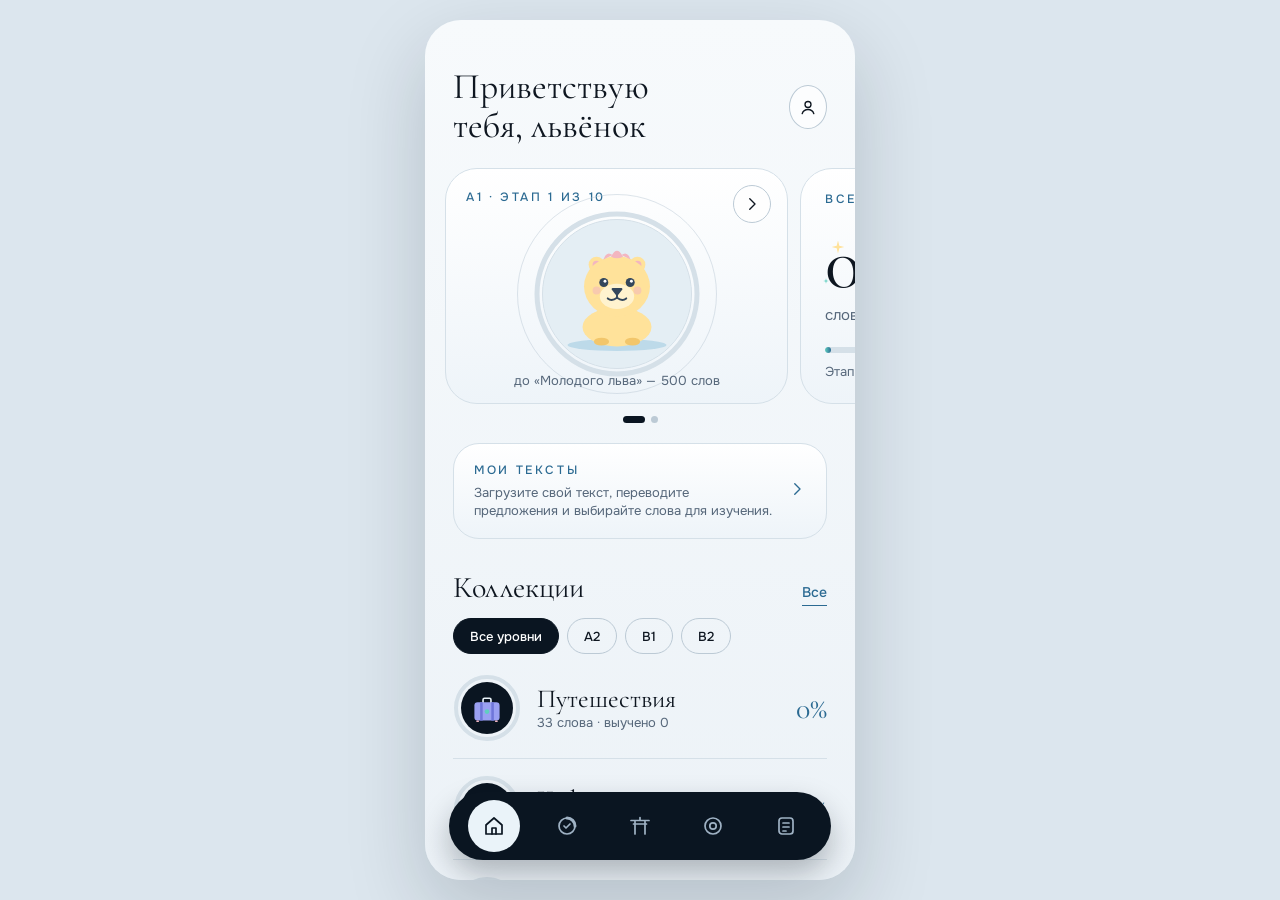
==== commit 9462682b: "Merge with the Inei app: its design and lesson flow, our scheduling and chunk practice - Screens, lo" ====
--- a/app/src/main/assets/index.html
+++ b/app/src/main/assets/index.html
@@ -6,177 +6,307 @@
 <meta name="color-scheme" content="light">
 <title>Чанки</title>
 <style>
-@font-face { font-family: 'Cormorant Garamond Variable'; font-style: normal; font-display:block; font-weight: 300 700; src:url([data-uri]) format('woff2'); unicode-range: U+0301,U+0400-045F,U+0490-0491,U+04B0-04B1,U+2116; }
-@font-face { font-family: 'Cormorant Garamond Variable'; font-style: normal; font-display:block; font-weight: 300 700; src:url([data-uri]) format('woff2'); unicode-range: U+0000-00FF,U+0131,U+0152-0153,U+02BB-02BC,U+02C6,U+02DA,U+02DC,U+0304,U+0308,U+0329,U+2000-206F,U+20AC,U+2122,U+2191,U+2193,U+2212,U+2215,U+FEFF,U+FFFD; }
-@font-face { font-family: 'Cormorant Garamond Variable'; font-style: italic; font-display:block; font-weight: 300 700; src:url([data-uri]) format('woff2'); unicode-range: U+0301,U+0400-045F,U+0490-0491,U+04B0-04B1,U+2116; }
-@font-face { font-family: 'Cormorant Garamond Variable'; font-style: italic; font-display:block; font-weight: 300 700; src:url([data-uri]) format('woff2'); unicode-range: U+0000-00FF,U+0131,U+0152-0153,U+02BB-02BC,U+02C6,U+02DA,U+02DC,U+0304,U+0308,U+0329,U+2000-206F,U+20AC,U+2122,U+2191,U+2193,U+2212,U+2215,U+FEFF,U+FFFD; }
-@font-face { font-family: 'Manrope Variable'; font-style: normal; font-display:block; font-weight: 200 800; src:url([data-uri]) format('woff2'); unicode-range: U+0301,U+0400-045F,U+0490-0491,U+04B0-04B1,U+2116; }
-@font-face { font-family: 'Manrope Variable'; font-style: normal; font-display:block; font-weight: 200 800; src:url([data-uri]) format('woff2'); unicode-range: U+0000-00FF,U+0131,U+0152-0153,U+02BB-02BC,U+02C6,U+02DA,U+02DC,U+0304,U+0308,U+0329,U+2000-206F,U+20AC,U+2122,U+2191,U+2193,U+2212,U+2215,U+FEFF,U+FFFD; }
+@font-face { font-family:'Cormorant Garamond'; font-style: normal; font-display:block; font-weight: 300 700; src:url([data-uri]) format('woff2'); unicode-range: U+0301,U+0400-045F,U+0490-0491,U+04B0-04B1,U+2116; }
+@font-face { font-family:'Cormorant Garamond'; font-style: normal; font-display:block; font-weight: 300 700; src:url([data-uri]) format('woff2'); unicode-range: U+0000-00FF,U+0131,U+0152-0153,U+02BB-02BC,U+02C6,U+02DA,U+02DC,U+0304,U+0308,U+0329,U+2000-206F,U+20AC,U+2122,U+2191,U+2193,U+2212,U+2215,U+FEFF,U+FFFD; }
+@font-face { font-family:'Cormorant Garamond'; font-style: italic; font-display:block; font-weight: 300 700; src:url([data-uri]